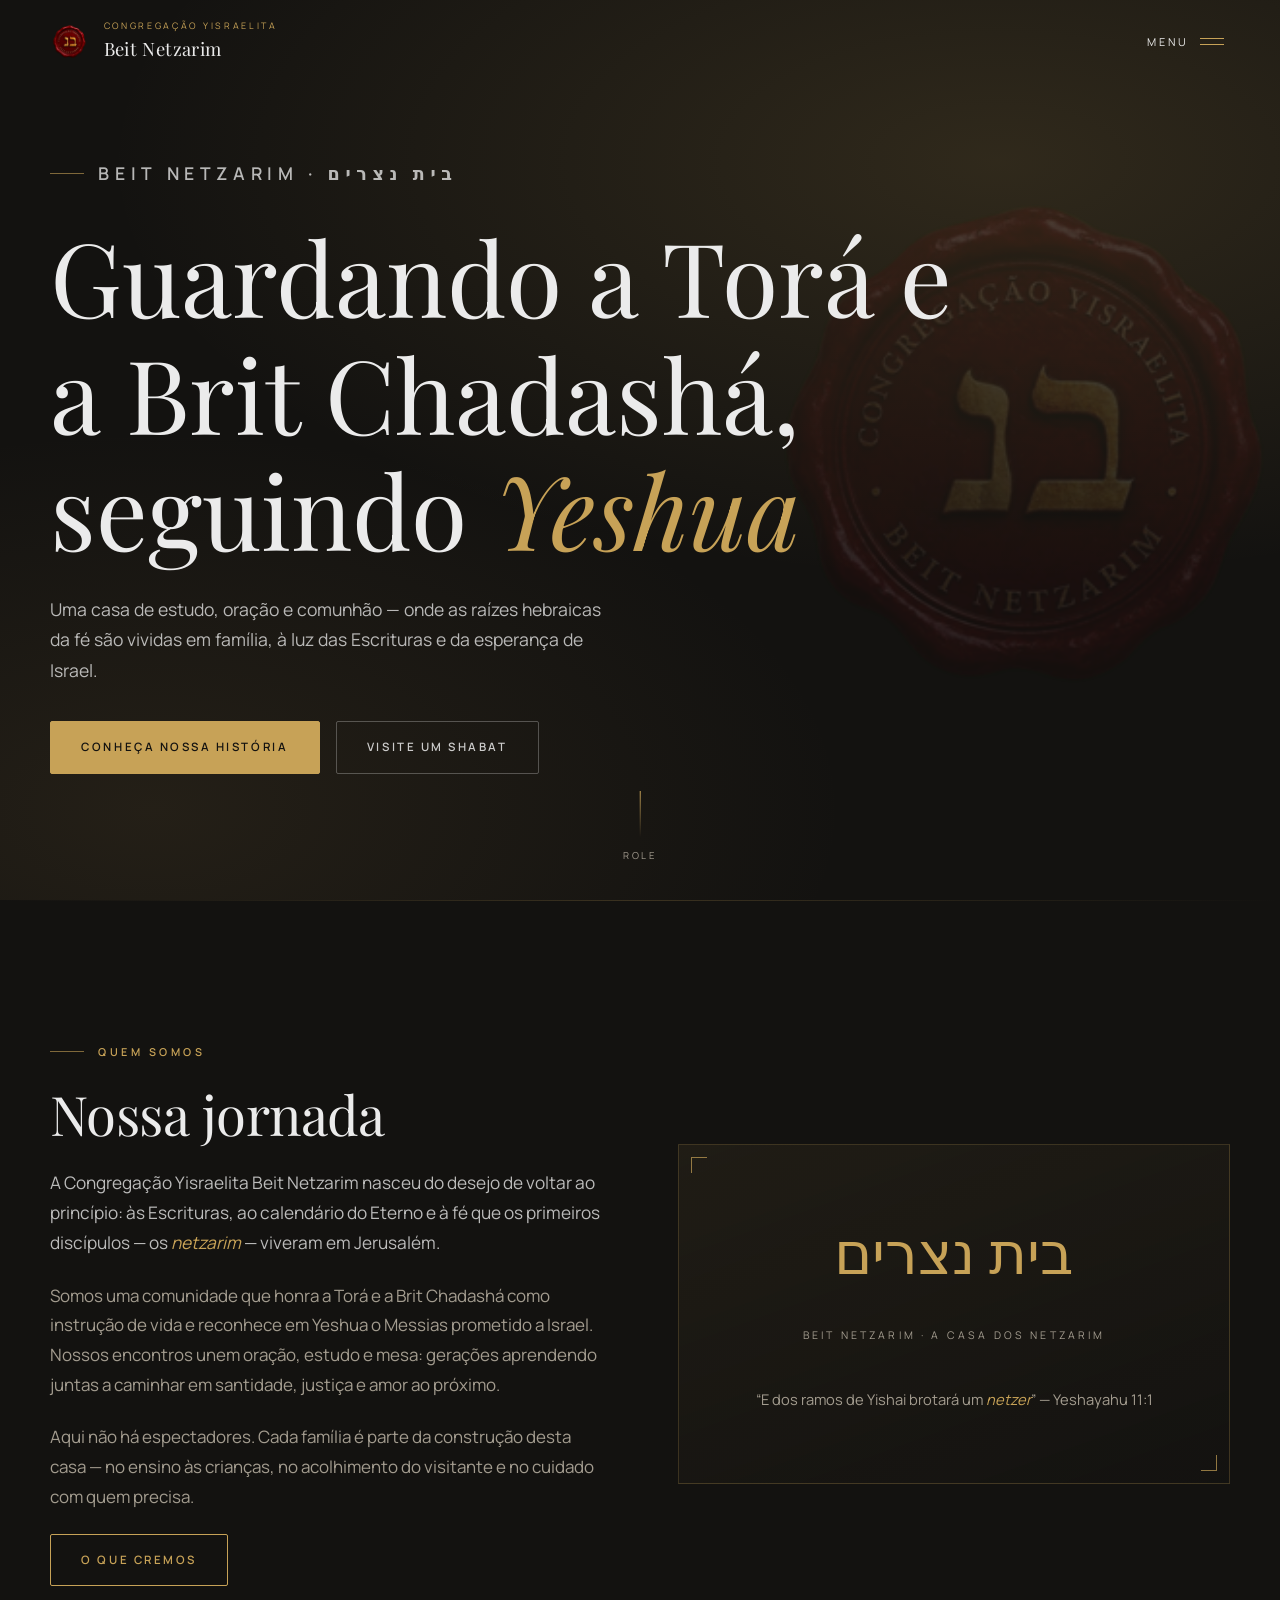
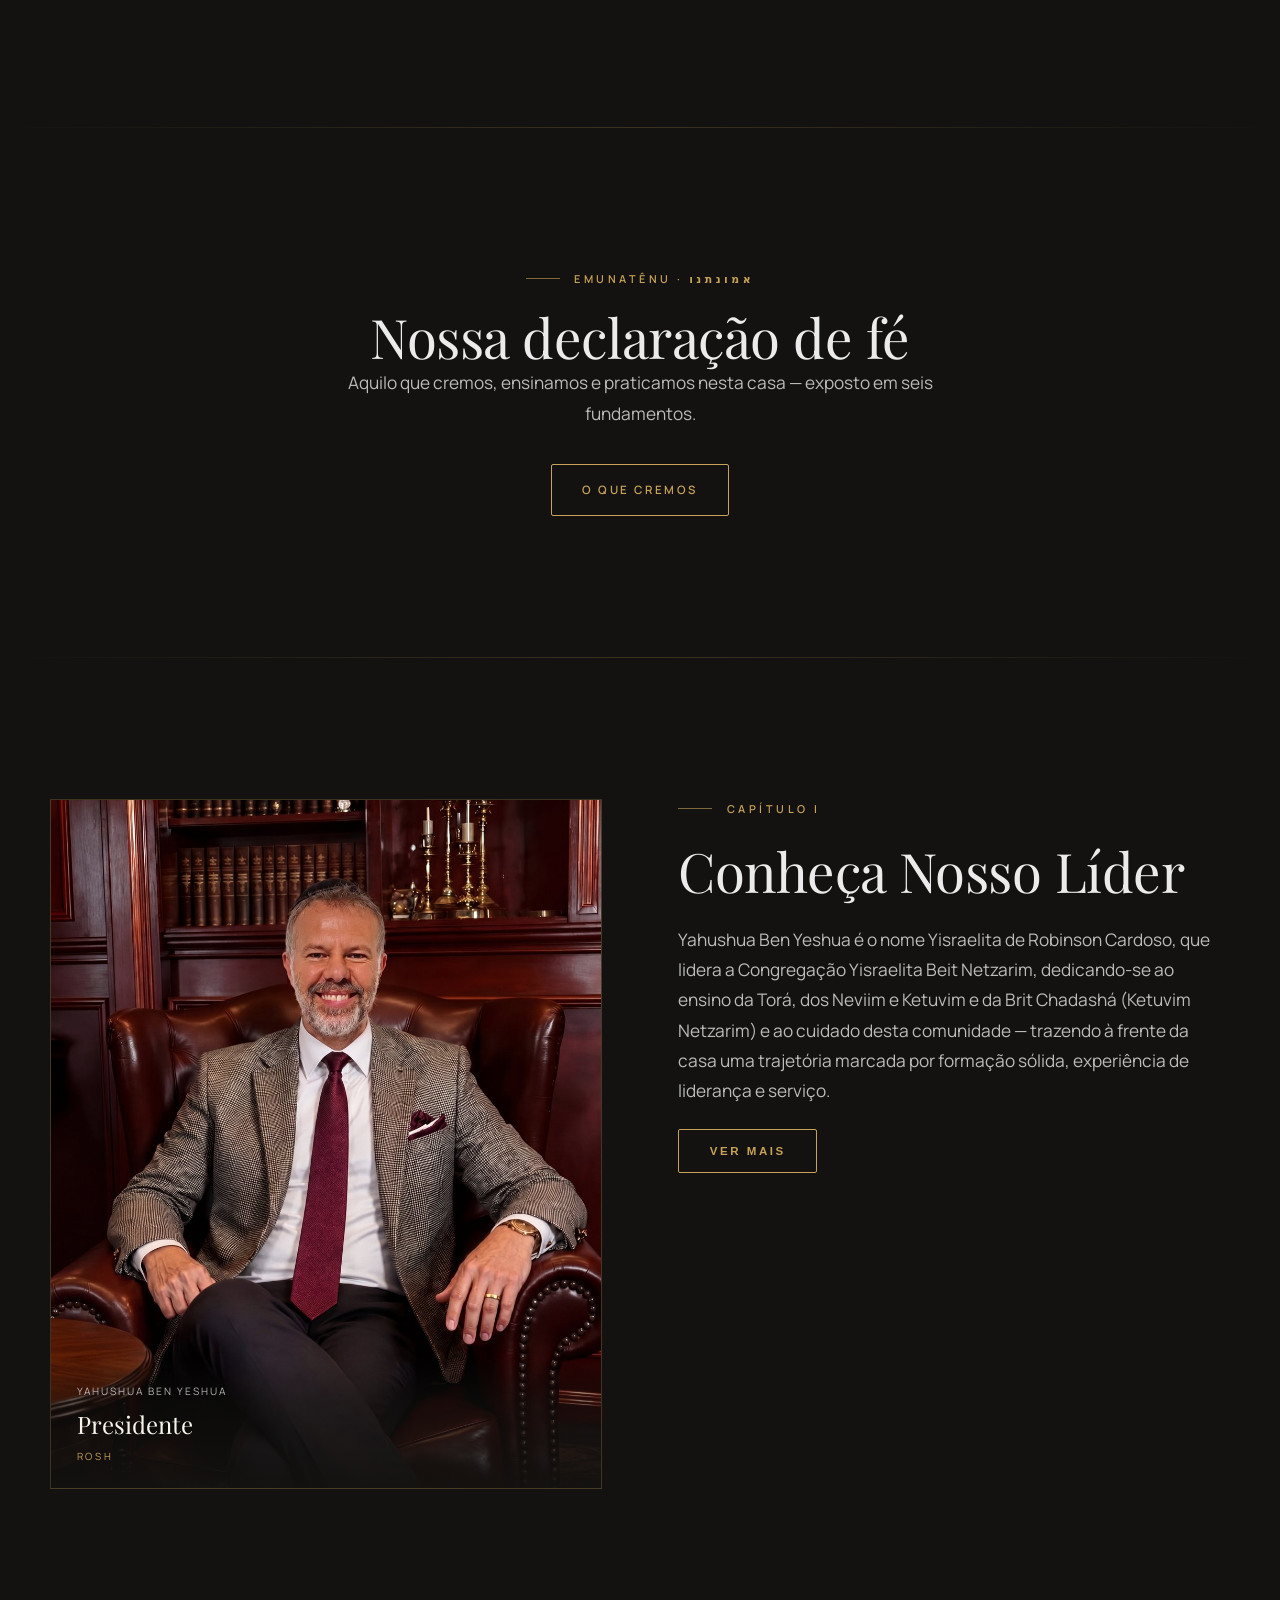
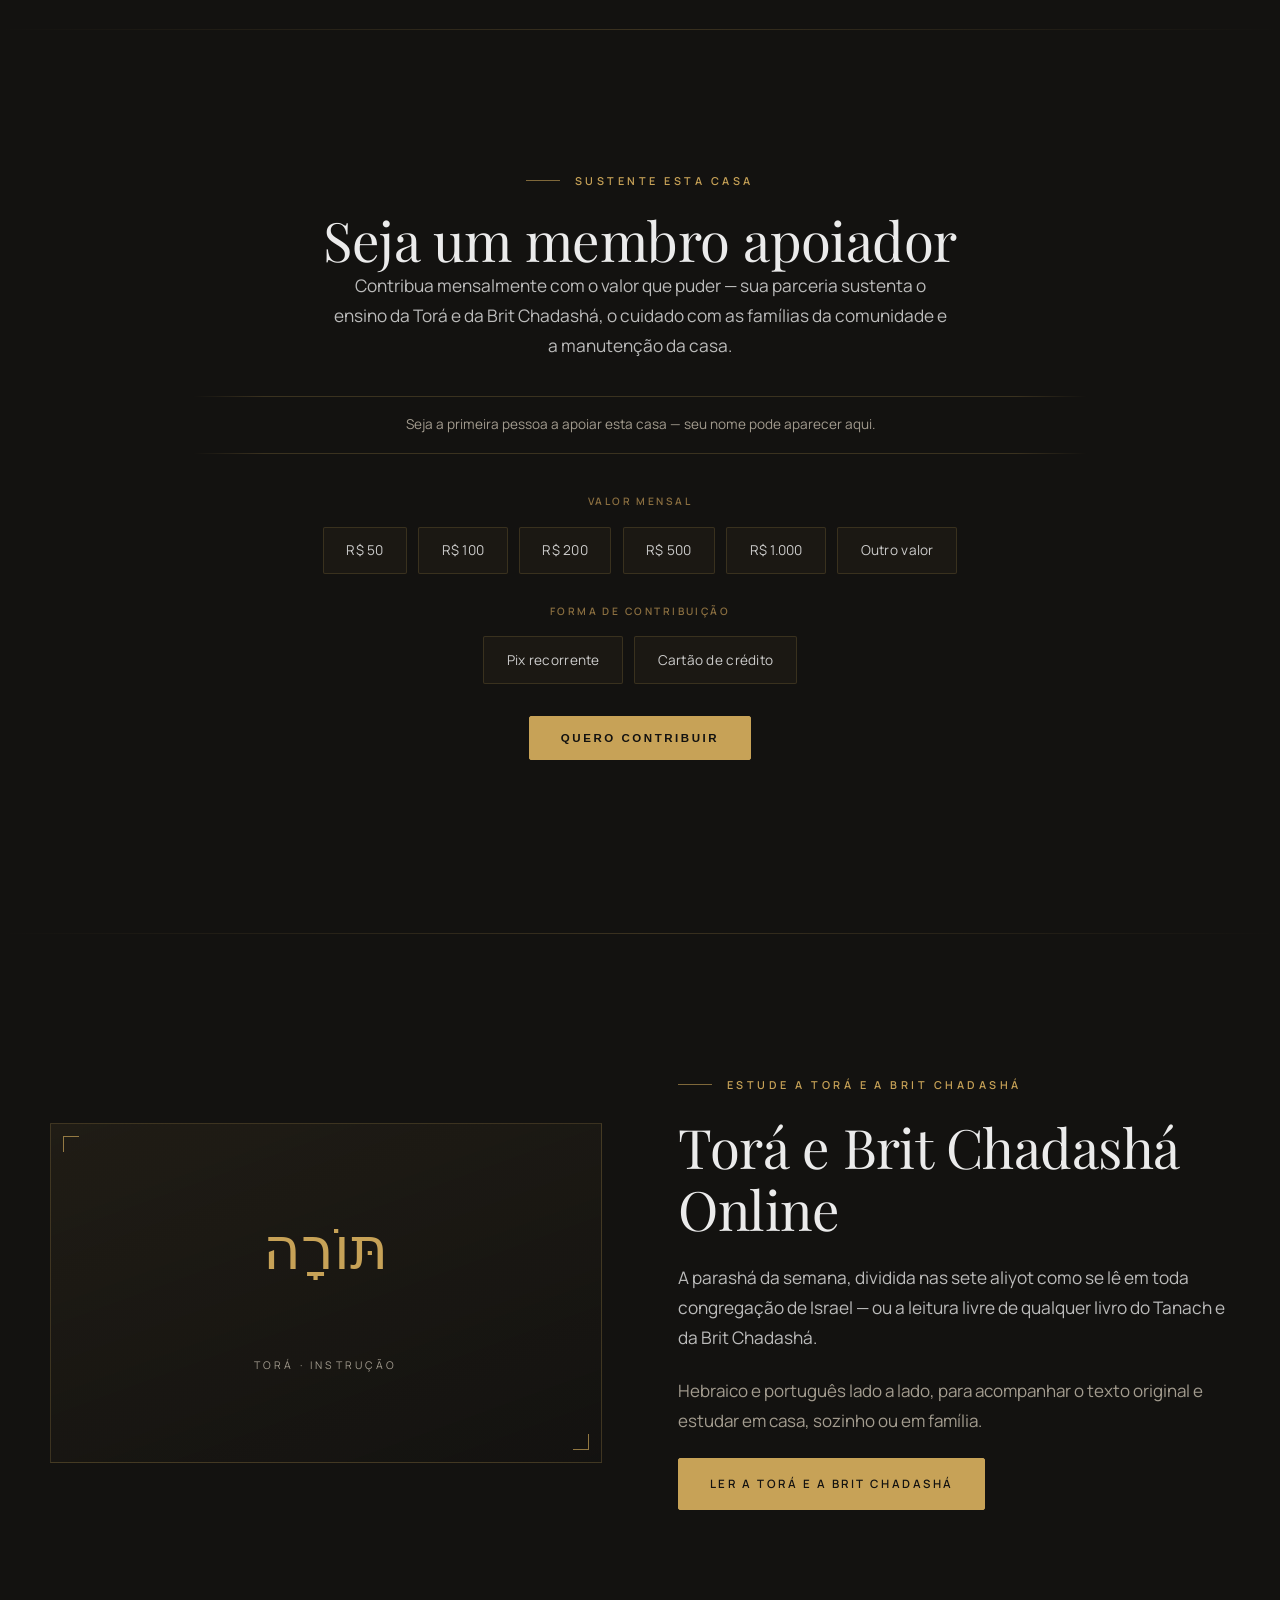
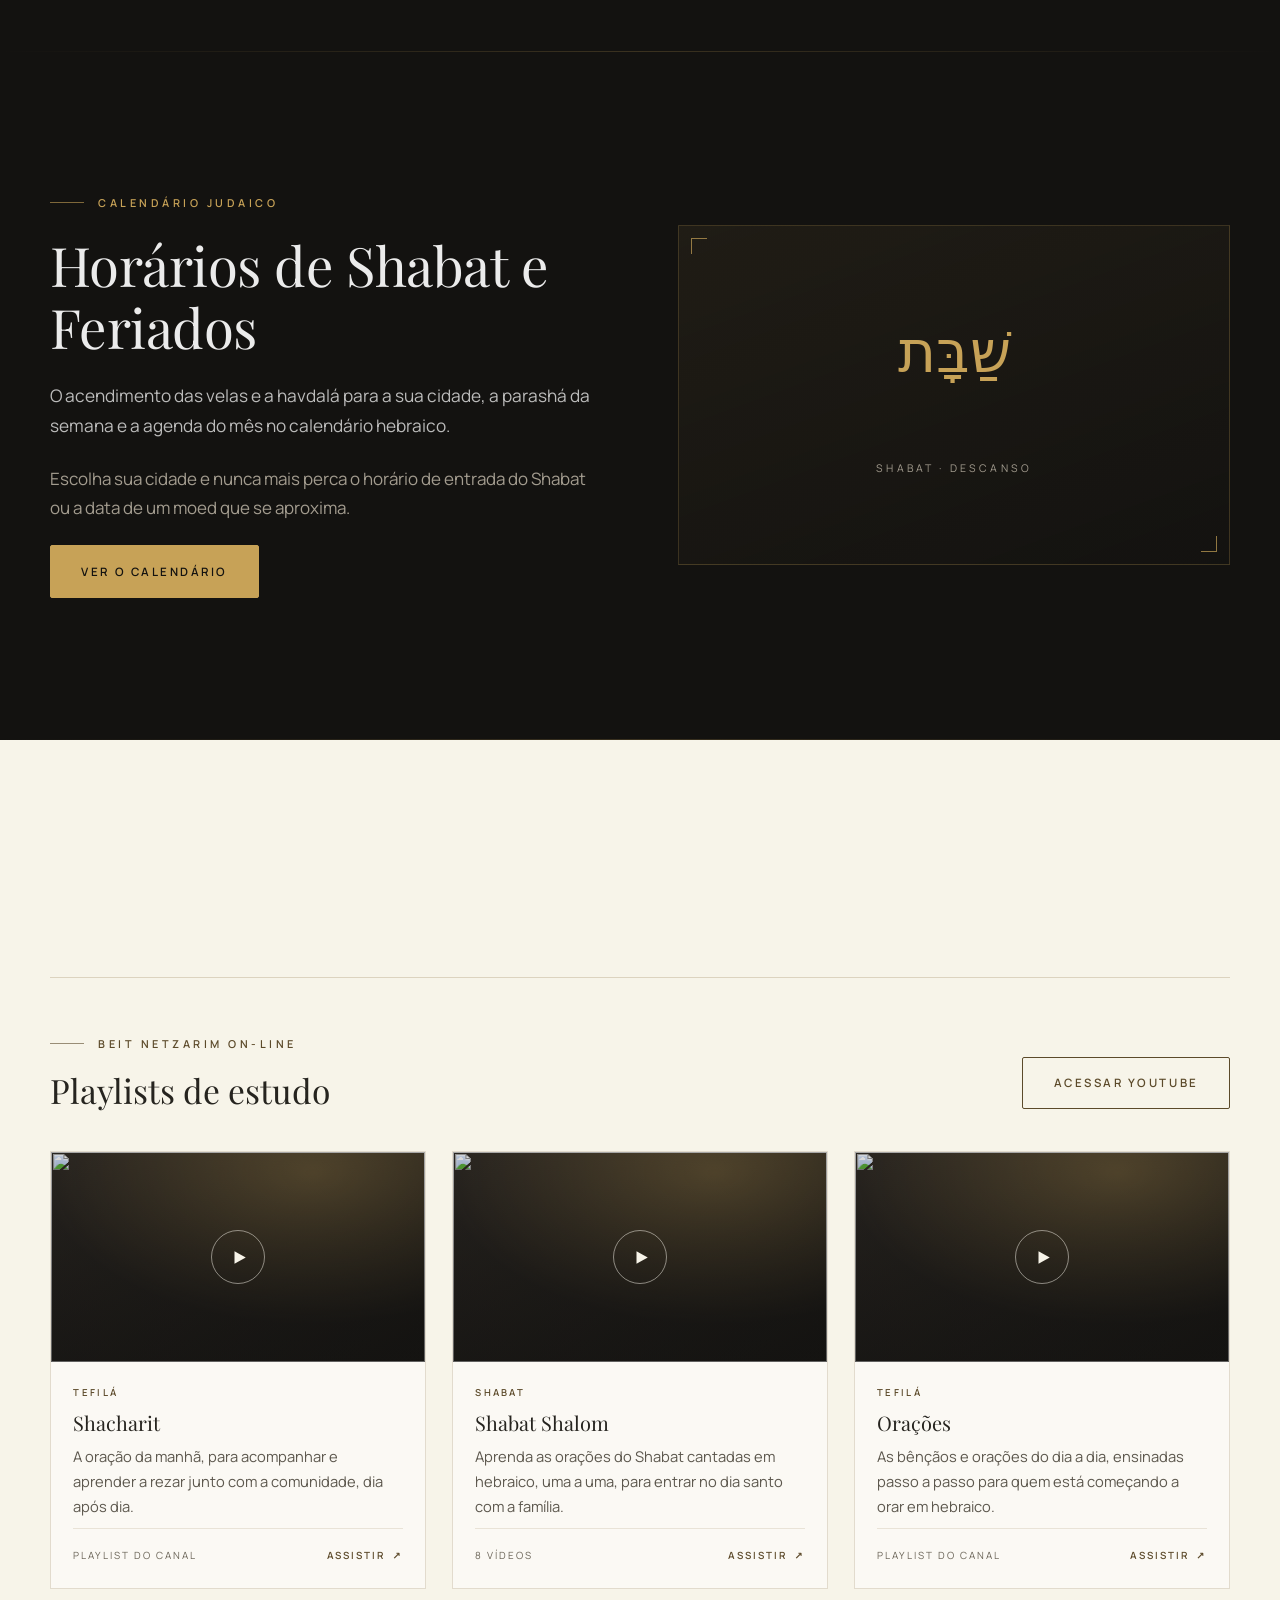
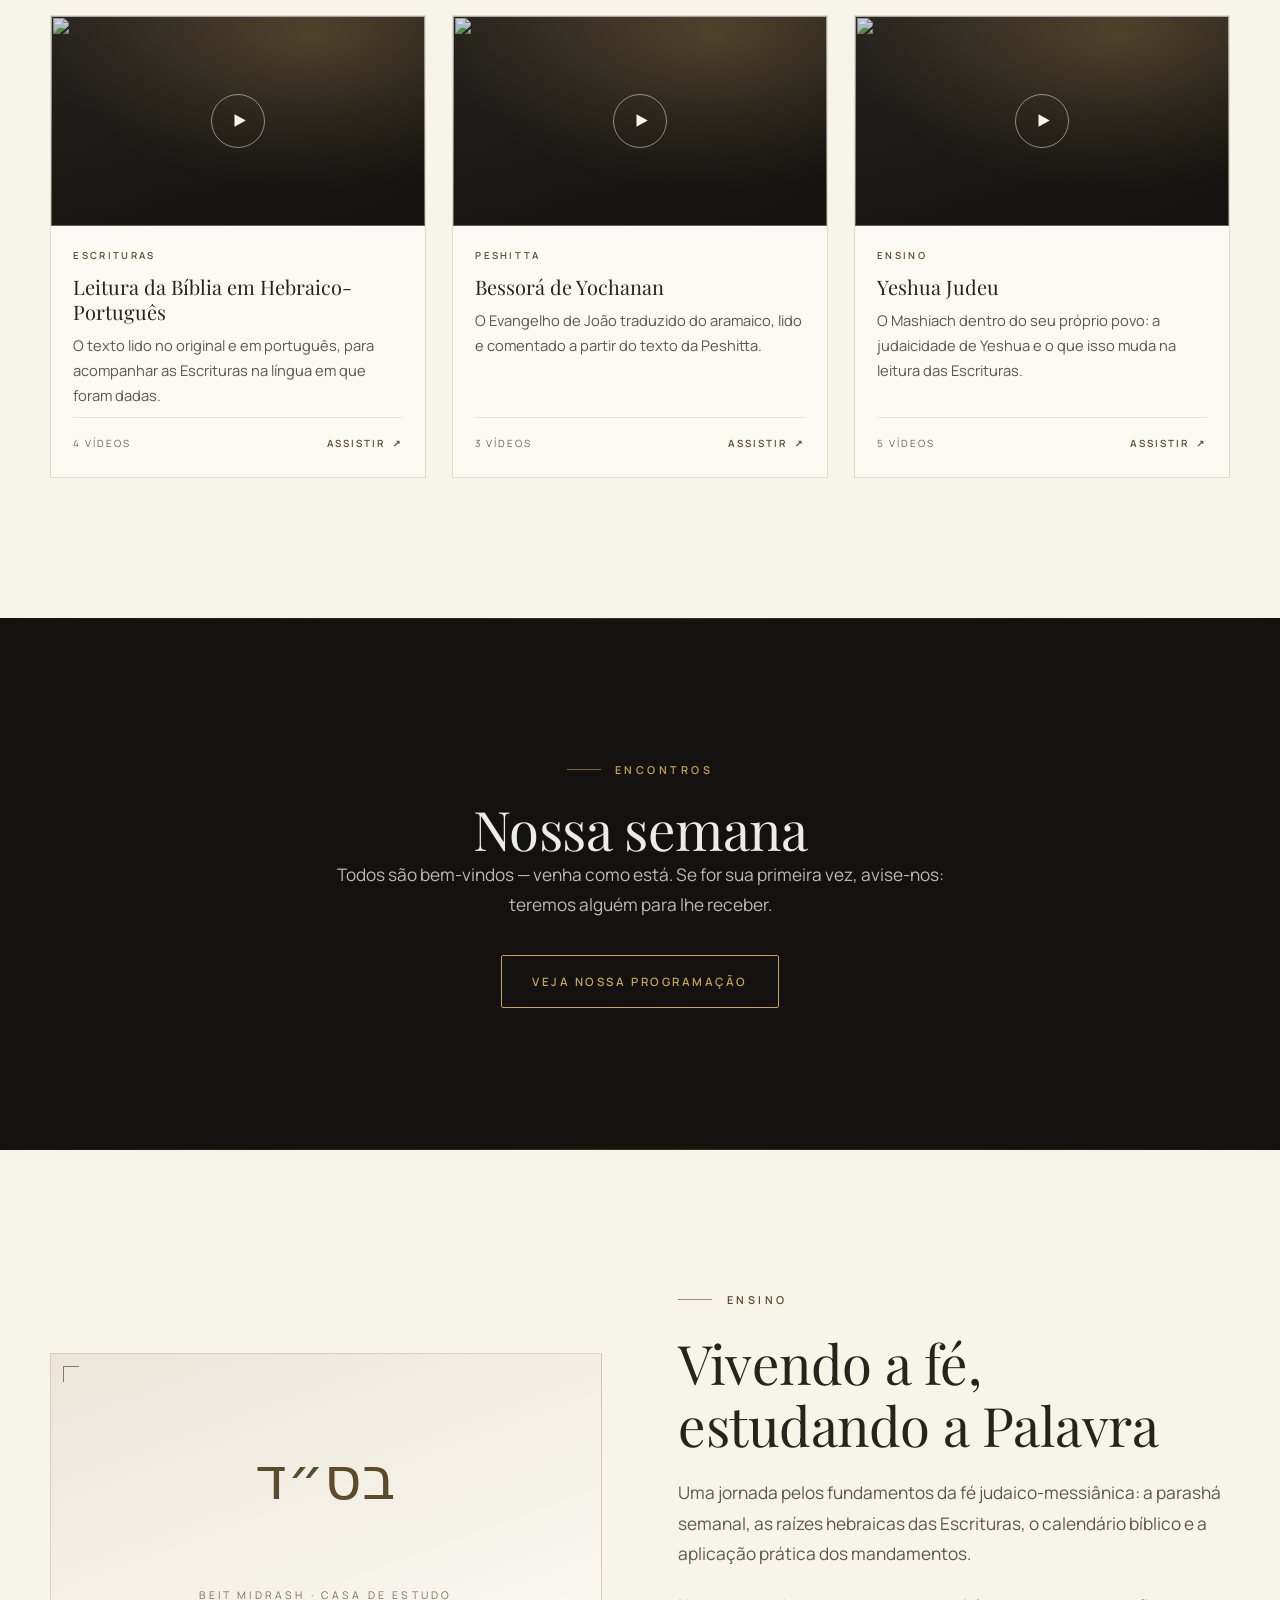
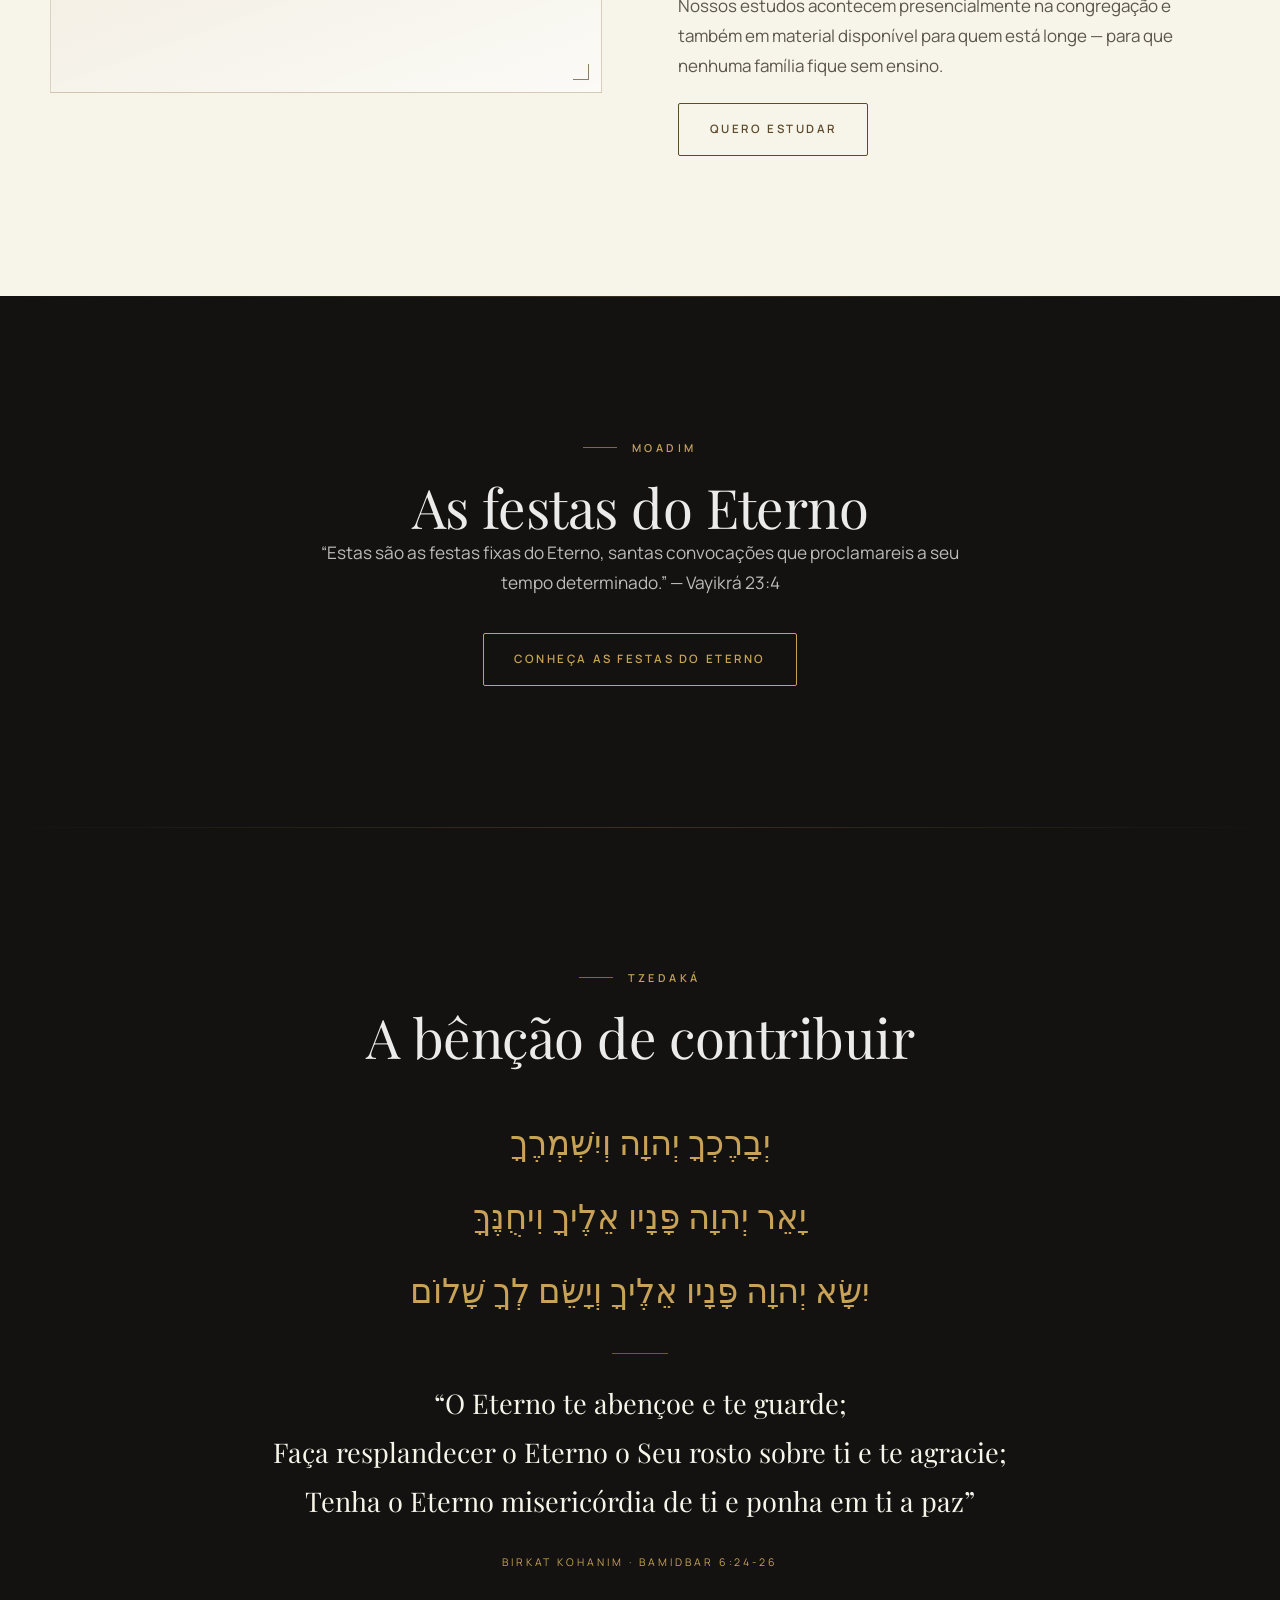
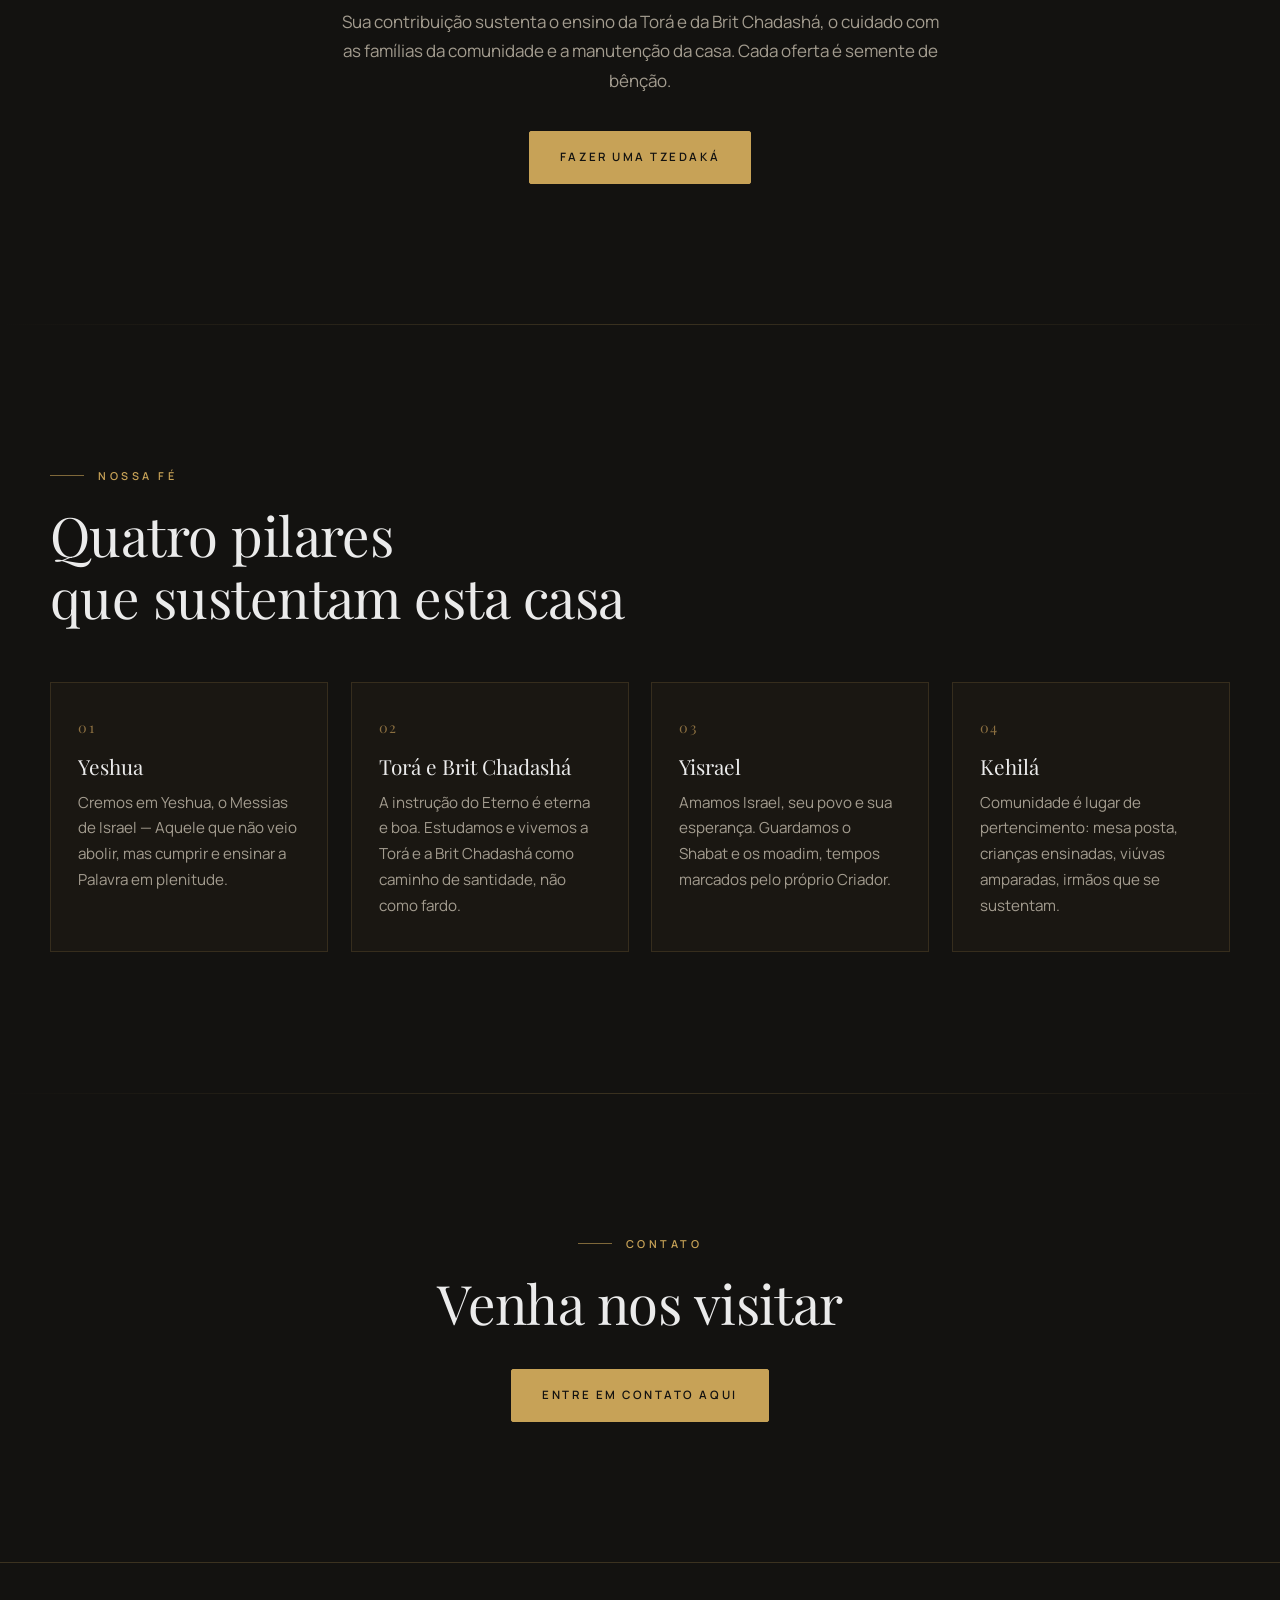
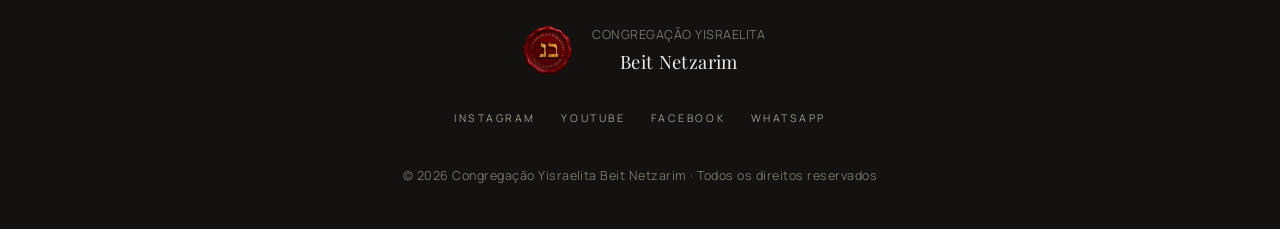
==== index.html @ f1b13e33 "Reordenar secoes da home e trocar ordem dos pilares Nova ordem: Inicio, Quem Somos, Emunatenu, Nosso" ====
<!DOCTYPE html>
<html lang="pt-BR">
<head>
<meta charset="utf-8">
<meta name="viewport" content="width=device-width, initial-scale=1">
<title>Congregação Yisraelita Beit Netzarim</title>
<meta name="description" content="Congregação Yisraelita Beit Netzarim — uma comunidade dedicada ao estudo da Torá e da Brit Chadashá e ao caminho de Yeshua, o Messias de Israel.">
<meta name="theme-color" content="#131210">

<!-- Open Graph -->
<meta property="og:type" content="website">
<meta property="og:title" content="Congregação Yisraelita Beit Netzarim">
<meta property="og:description" content="Guardando a Torá e a Brit Chadashá, seguindo Yeshua. Uma casa de estudo, oração e comunhão nas raízes hebraicas da fé.">
<meta property="og:locale" content="pt_BR">
<meta property="og:url" content="https://beitnetzarim.com.br/">
<meta property="og:image" content="https://beitnetzarim.com.br/logo.png">
<meta name="twitter:card" content="summary_large_image">
<link rel="canonical" href="https://beitnetzarim.com.br/">

<link rel="icon" href="favicon.png" type="image/png">
<link rel="apple-touch-icon" href="icon-180.png">
<link rel="manifest" href="manifest.json">
<meta name="apple-mobile-web-app-capable" content="yes">
<meta name="apple-mobile-web-app-title" content="Beit Netzarim">

<link rel="preconnect" href="https://fonts.googleapis.com">
<link rel="preconnect" href="https://fonts.gstatic.com" crossorigin>
<link href="https://fonts.googleapis.com/css2?family=Manrope:wght@300;400;500;600;700&family=Playfair+Display:ital,wght@0,400;0,500;1,400&display=swap" rel="stylesheet">
<link rel="stylesheet" href="styles.css">
<script>document.documentElement.classList.add('js-reveal');</script>
</head>
<body>

<!-- ==================== CABEÇALHO ==================== -->
<header class="site-header" id="header">
  <a class="brand" href="#inicio" aria-label="Beit Netzarim — início">
    <img class="brand__mark" src="logo-96.png" alt="" width="96" height="96">
    <span class="brand__text">
      <small>Congregação Yisraelita</small>
      <strong>Beit Netzarim</strong>
    </span>
  </a>

  <button class="menu-btn" id="menuBtn" aria-expanded="false" aria-controls="overlay">
    <span class="label">Menu</span>
    <span class="menu-btn__bars" aria-hidden="true"><span></span><span></span></span>
  </button>
</header>

<!-- ==================== MENU ==================== -->
<div class="overlay" id="overlay" role="dialog" aria-modal="true" aria-label="Menu de navegação">
  <div class="overlay__inner">
    <nav>
      <a href="#inicio"><span>01</span>Início</a>
      <a href="#quem-somos"><span>02</span>Quem Somos</a>
      <a href="#lideranca"><span>03</span>Nosso Líder</a>
      <a href="#pilares"><span>04</span>Nossos Pilares</a>
      <a href="emunatenu.html"><span>05</span>Nossa Fé</a>
      <a href="encontros.html"><span>06</span>Encontros</a>
      <a href="moadim.html"><span>07</span>Moadim</a>
      <a href="tora.html"><span>08</span>Torá e Brit Chadashá</a>
      <a href="calendario.html"><span>09</span>Calendário</a>
      <a href="#ensino"><span>10</span>Ensino</a>
      <a href="#tzedaka"><span>11</span>Tzedaká</a>
      <a href="contato.html"><span>12</span>Contato</a>
    </nav>
    <aside class="overlay__aside">
      <h4>Onde estamos</h4>
      <p>Rua Exemplo, 000 — Bairro<br>Cidade / UF — CEP 00000-000</p>
      <h4>Fale conosco</h4>
      <p><a href="https://wa.me/5500000000000">(00) 00000-0000</a><br>
         <a href="mailto:contato@beitnetzarim.com.br">contato@beitnetzarim.com.br</a></p>
      <h4>Shabat</h4>
      <p>Sexta-feira, ao pôr do sol — Kabalat Shabat<br>Sábado, 10h — Shacharit, Torá e Brit Chadashá<br>Sábado, 15h — Minchá</p>
    </aside>
  </div>
</div>

<!-- ==================== HERO ==================== -->
<section class="hero" id="inicio">
  <div class="hero__bg" aria-hidden="true"></div>
  <div class="wrap">
    <p class="eyebrow reveal">Beit Netzarim &middot; בית נצרים</p>
    <h1 class="reveal">Guardando a Torá e a Brit Chadashá,<br>seguindo <em class="gold">Yeshua</em></h1>
    <p class="lead reveal">Uma casa de estudo, oração e comunhão — onde as raízes hebraicas da fé
      são vividas em família, à luz das Escrituras e da esperança de Israel.</p>
    <div class="btn-row reveal">
      <a class="btn btn--solid" href="#quem-somos">Conheça nossa história</a>
      <a class="btn btn--ghost" href="#encontros">Visite um Shabat</a>
    </div>
  </div>
  <div class="hero__scroll" aria-hidden="true"><i></i>Role</div>
</section>

<hr class="rule">

<!-- ==================== QUEM SOMOS ==================== -->
<section id="quem-somos">
  <div class="wrap split">
    <div class="stack">
      <p class="eyebrow reveal">Quem somos</p>
      <h2 class="reveal">Nossa jornada</h2>
      <p class="lead reveal">A Congregação Yisraelita Beit Netzarim nasceu do desejo de voltar ao princípio:
        às Escrituras, ao calendário do Eterno e à fé que os primeiros discípulos — os
        <em class="gold">netzarim</em> — viveram em Jerusalém.</p>
      <p class="muted reveal">Somos uma comunidade que honra a Torá e a Brit Chadashá como instrução de vida e reconhece em
        Yeshua o Messias prometido a Israel. Nossos encontros unem oração, estudo e mesa: gerações
        aprendendo juntas a caminhar em santidade, justiça e amor ao próximo.</p>
      <p class="muted reveal">Aqui não há espectadores. Cada família é parte da construção desta casa —
        no ensino às crianças, no acolhimento do visitante e no cuidado com quem precisa.</p>
      <div class="btn-row reveal"><a class="btn" href="#emunatenu">O que cremos</a></div>
    </div>
    <div class="plate reveal">
      <span class="hebrew">בית נצרים</span>
      <span class="translit">Beit Netzarim &middot; A Casa dos Netzarim</span>
      <p class="muted" style="margin:0;font-size:.92rem">“E dos ramos de Yishai brotará um <em class="gold">netzer</em>” — Yeshayahu 11:1</p>
    </div>
  </div>
</section>

<hr class="rule">

<!-- ==================== EMUNATÊNU (DECLARAÇÃO DE FÉ) ==================== -->
<section id="emunatenu">
  <div class="wrap quote">
    <p class="eyebrow center reveal">Emunatênu &middot; אמונתנו</p>
    <h2 class="reveal">Nossa declaração de fé</h2>
    <p class="lead reveal" style="max-width:60ch;margin-inline:auto">Aquilo que cremos, ensinamos e praticamos nesta casa —
      exposto em seis fundamentos.</p>
    <div class="btn-row reveal" style="justify-content:center">
      <a class="btn" href="emunatenu.html">O que cremos</a>
    </div>
  </div>
</section>

<hr class="rule">

<!-- ==================== NOSSO LÍDER ==================== -->
<section id="lideranca">
  <div class="wrap split leader">
    <div class="leader__photo reveal">
      <img src="lider.jpg" alt="Yahushua Ben Yeshua" loading="lazy"
           onerror="this.closest('.leader__photo').classList.add('leader__photo--vazio')">
      <div class="leader__placeholder" aria-hidden="true">
        <svg viewBox="0 0 24 24"><path d="M12 12a5 5 0 1 0 0-10 5 5 0 0 0 0 10Zm0 2c-4.4 0-8 2.6-8 6v2h16v-2c0-3.4-3.6-6-8-6Z"/></svg>
        <span>Foto em breve</span>
      </div>
      <div class="leader__badge">
        <span class="leader__badge-name">Yahushua Ben Yeshua</span>
        <strong class="leader__badge-role">Presidente</strong>
        <span class="leader__badge-sub">ROSH</span>
      </div>
    </div>
    <div class="stack">
      <p class="eyebrow reveal">Capítulo I</p>
      <h2 class="reveal">Conheça Nosso Líder</h2>
      <p class="lead reveal">Yahushua Ben Yeshua é o nome Yisraelita de Robinson Cardoso, que lidera a
        Congregação Yisraelita Beit Netzarim, dedicando-se ao ensino da Torá, dos Neviim e Ketuvim e da
        Brit Chadashá (Ketuvim Netzarim) e ao cuidado desta comunidade — trazendo à frente da casa uma
        trajetória marcada por formação sólida, experiência de liderança e serviço.</p>
      <div class="btn-row reveal">
        <button class="btn" type="button" id="liderBtn" aria-haspopup="dialog">Ver mais</button>
      </div>
    </div>
  </div>
</section>

<dialog class="moed-modal lider-modal" id="lider-modal" aria-labelledby="t-lider">
  <button class="moed-modal__close lider-modal__close" type="button" aria-label="Fechar">&times;</button>
  <div class="lider-modal__fotos">
    <div class="lider-modal__foto">
      <img src="lider-modal-1.jpg" alt="" loading="lazy"
           onerror="this.closest('.lider-modal__foto').classList.add('leader__photo--vazio')">
      <div class="leader__placeholder" aria-hidden="true">
        <svg viewBox="0 0 24 24"><path d="M12 12a5 5 0 1 0 0-10 5 5 0 0 0 0 10Zm0 2c-4.4 0-8 2.6-8 6v2h16v-2c0-3.4-3.6-6-8-6Z"/></svg>
      </div>
    </div>
    <div class="lider-modal__foto">
      <img src="lider-modal-2.jpg" alt="" loading="lazy"
           onerror="this.closest('.lider-modal__foto').classList.add('leader__photo--vazio')">
      <div class="leader__placeholder" aria-hidden="true">
        <svg viewBox="0 0 24 24"><path d="M12 12a5 5 0 1 0 0-10 5 5 0 0 0 0 10Zm0 2c-4.4 0-8 2.6-8 6v2h16v-2c0-3.4-3.6-6-8-6Z"/></svg>
      </div>
    </div>
    <div class="leader__badge">
      <span class="leader__badge-name" id="t-lider">Yahushua Ben Yeshua</span>
      <strong class="leader__badge-role">Presidente</strong>
      <span class="leader__badge-sub">ROSH</span>
    </div>
  </div>
  <div class="moed-modal__body">
    <h3 class="lider-modal__pergunta">Quem é o Rosh Yahushua Ben Yeshua?</h3>
    <p class="lider-modal__resposta">Yahushua Ben Yeshua é o nome Yisraelita de Robinson Cardoso.</p>
    <p>Yahushua Ben Yeshua é bacharel em Direito e construiu uma trajetória sólida no mundo
      corporativo, atuando como diretor comercial e executivo à frente de áreas estratégicas em
      empresas de destaque, além de exercer o papel de conselheiro executivo, contribuindo com sua
      visão de gestão e liderança para diferentes organizações.</p>
    <p>Paralelamente à sua carreira profissional, consolidou sua atuação à frente da Congregação
      Yisraelita Beit Netzarim, dedicando-se ao ensino da Torá e da Brit Chadashá, ao cuidado pastoral da comunidade e à
      formação de uma geração que caminha nas raízes hebraicas da fé em Yeshua HaMashiach.</p>
  </div>
</dialog>

<hr class="rule">

<!-- ==================== SEJA UM MEMBRO APOIADOR ==================== -->
<section id="apoiador">
  <div class="wrap quote">
    <p class="eyebrow center reveal">Sustente esta casa</p>
    <h2 class="reveal">Seja um membro apoiador</h2>
    <p class="lead reveal" style="max-width:56ch;margin-inline:auto">Contribua mensalmente com o valor que puder —
      sua parceria sustenta o ensino da Torá e da Brit Chadashá, o cuidado com as famílias da comunidade e a manutenção da casa.</p>

    <div class="doadores-ticker reveal" id="doadoresTicker" aria-label="Membros apoiadores">
      <div class="doadores-ticker__trilho" id="doadoresTrilho"></div>
    </div>

    <div class="apoiador-painel reveal">
      <p class="apoiador-rotulo">Valor mensal</p>
      <div class="apoiador-valores" role="group" aria-label="Escolha o valor da contribuição mensal">
        <button type="button" class="apoiador-opcao" data-valor="50">R$ 50</button>
        <button type="button" class="apoiador-opcao" data-valor="100">R$ 100</button>
        <button type="button" class="apoiador-opcao" data-valor="200">R$ 200</button>
        <button type="button" class="apoiador-opcao" data-valor="500">R$ 500</button>
        <button type="button" class="apoiador-opcao" data-valor="1000">R$ 1.000</button>
        <button type="button" class="apoiador-opcao" data-valor="outro">Outro valor</button>
      </div>
      <label class="apoiador-outro" id="apoiadorOutroWrap" hidden>Digite o valor mensal (R$)
        <input type="number" id="apoiadorOutroValor" min="1" step="1" inputmode="numeric" placeholder="Ex.: 150">
      </label>

      <p class="apoiador-rotulo">Forma de contribuição</p>
      <div class="apoiador-valores" role="group" aria-label="Escolha a forma de contribuição">
        <button type="button" class="apoiador-opcao" data-forma="Pix recorrente">Pix recorrente</button>
        <button type="button" class="apoiador-opcao" data-forma="Cartão de crédito">Cartão de crédito</button>
      </div>

      <div class="btn-row" style="justify-content:center;margin-top:2rem">
        <button type="button" class="btn btn--solid" id="apoiadorContinuar">Quero contribuir</button>
      </div>
      <p class="apoiador-aviso" id="apoiadorAviso" role="status"></p>
    </div>
  </div>
</section>

<hr class="rule">

<!-- ==================== TORÁ E BRIT CHADASHÁ ONLINE ==================== -->
<section id="torah-online">
  <div class="wrap split">
    <div class="plate reveal">
      <span class="hebrew">תּוֹרָה</span>
      <span class="translit">Torá &middot; Instrução</span>
    </div>
    <div class="stack">
      <p class="eyebrow reveal">Estude a Torá e a Brit Chadashá</p>
      <h2 class="reveal">Torá e Brit Chadashá Online</h2>
      <p class="lead reveal">A parashá da semana, dividida nas sete aliyot como se lê em toda
        congregação de Israel — ou a leitura livre de qualquer livro do Tanach e da Brit Chadashá.</p>
      <p class="muted reveal">Hebraico e português lado a lado, para acompanhar o texto original e
        estudar em casa, sozinho ou em família.</p>
      <div class="btn-row reveal">
        <a class="btn btn--solid" href="tora.html">Ler a Torá e a Brit Chadashá</a>
      </div>
    </div>
  </div>
</section>

<hr class="rule">

<!-- ==================== CALENDÁRIO JUDAICO ==================== -->
<section id="calendario-judaico">
  <div class="wrap split">
    <div class="stack">
      <p class="eyebrow reveal">Calendário judaico</p>
      <h2 class="reveal">Horários de Shabat e Feriados</h2>
      <p class="lead reveal">O acendimento das velas e a havdalá para a sua cidade, a parashá da
        semana e a agenda do mês no calendário hebraico.</p>
      <p class="muted reveal">Escolha sua cidade e nunca mais perca o horário de entrada do
        Shabat ou a data de um moed que se aproxima.</p>
      <div class="btn-row reveal">
        <a class="btn btn--solid" href="calendario.html">Ver o calendário</a>
      </div>
    </div>
    <div class="plate reveal">
      <span class="hebrew">שַׁבָּת</span>
      <span class="translit">Shabat &middot; Descanso</span>
    </div>
  </div>
</section>

<hr class="rule">

<!-- ==================== BEIT NETZARIM ON-LINE ==================== -->
<section id="beit-netzarim-online" class="light">
  <!-- ---------- playlists do canal ----------
       PARA PUBLICAR CADA PLAYLIST:
       1. troque href="#" pelo endereço da playlist no YouTube
          (ex.: https://www.youtube.com/playlist?list=PLxxxxxxxxxxxx)
       2. ajuste o título, a descrição e a quantidade de aulas
       3. se quiser a capa real, substitua o <div class="pl__play"> por
          <img src="https://img.youtube.com/vi/ID_DO_VIDEO/hqdefault.jpg" alt="">
          usando o ID do primeiro vídeo da playlist
       Enquanto o href continuar "#", o card aparece como "Em breve". -->
  <div class="wrap">
    <div class="playlists-head reveal">
      <div>
        <p class="eyebrow">Beit Netzarim on-line</p>
        <h3>Playlists de estudo</h3>
      </div>
      <a class="btn" href="https://www.youtube.com/channel/UC_2wBOGGuZ4y0qSCQz2NJFg" data-canal>Acessar YouTube</a>
    </div>

    <div class="playlists">

      <a class="pl reveal" href="https://www.youtube.com/playlist?list=PLZwtx-fEFDiA">
        <div class="pl__capa">
          <img src="https://img.youtube.com/vi/wX2fOnzW16Q/hqdefault.jpg" alt="" loading="lazy">
          <span class="pl__play" aria-hidden="true"><svg viewBox="0 0 24 24"><path d="M4 2l18 10L4 22z"/></svg></span>
        </div>
        <div class="pl__corpo">
          <span class="pl__serie">Tefilá</span>
          <span class="pl__titulo">Shacharit</span>
          <p class="pl__desc">A oração da manhã, para acompanhar e aprender a rezar junto com a
            comunidade, dia após dia.</p>
          <span class="pl__rodape"><span class="pl__qtd">Playlist do canal</span><span class="pl__acao">Assistir</span></span>
        </div>
      </a>

      <a class="pl reveal" href="https://www.youtube.com/playlist?list=PLAhxFaeY1Tp8">
        <div class="pl__capa">
          <img src="https://img.youtube.com/vi/DqpdtEpDHoE/hqdefault.jpg" alt="" loading="lazy">
          <span class="pl__play" aria-hidden="true"><svg viewBox="0 0 24 24"><path d="M4 2l18 10L4 22z"/></svg></span>
        </div>
        <div class="pl__corpo">
          <span class="pl__serie">Shabat</span>
          <span class="pl__titulo">Shabat Shalom</span>
          <p class="pl__desc">Aprenda as orações do Shabat cantadas em hebraico, uma a uma, para
            entrar no dia santo com a família.</p>
          <span class="pl__rodape"><span class="pl__qtd">8 vídeos</span><span class="pl__acao">Assistir</span></span>
        </div>
      </a>

      <a class="pl reveal" href="https://www.youtube.com/playlist?list=PLdvBGjWq7hrs">
        <div class="pl__capa">
          <img src="https://img.youtube.com/vi/4-Qq86yPSdg/hqdefault.jpg" alt="" loading="lazy">
          <span class="pl__play" aria-hidden="true"><svg viewBox="0 0 24 24"><path d="M4 2l18 10L4 22z"/></svg></span>
        </div>
        <div class="pl__corpo">
          <span class="pl__serie">Tefilá</span>
          <span class="pl__titulo">Orações</span>
          <p class="pl__desc">As bênçãos e orações do dia a dia, ensinadas passo a passo para quem
            está começando a orar em hebraico.</p>
          <span class="pl__rodape"><span class="pl__qtd">Playlist do canal</span><span class="pl__acao">Assistir</span></span>
        </div>
      </a>

      <a class="pl reveal" href="https://www.youtube.com/playlist?list=PLDzP4UAe86XY">
        <div class="pl__capa">
          <img src="https://img.youtube.com/vi/08r-sev95dw/hqdefault.jpg" alt="" loading="lazy">
          <span class="pl__play" aria-hidden="true"><svg viewBox="0 0 24 24"><path d="M4 2l18 10L4 22z"/></svg></span>
        </div>
        <div class="pl__corpo">
          <span class="pl__serie">Escrituras</span>
          <span class="pl__titulo">Leitura da Bíblia em Hebraico-Português</span>
          <p class="pl__desc">O texto lido no original e em português, para acompanhar as Escrituras
            na língua em que foram dadas.</p>
          <span class="pl__rodape"><span class="pl__qtd">4 vídeos</span><span class="pl__acao">Assistir</span></span>
        </div>
      </a>

      <a class="pl reveal" href="https://www.youtube.com/playlist?list=PLG7YoGF0X_nk">
        <div class="pl__capa">
          <img src="https://img.youtube.com/vi/syJgu8kSFXY/hqdefault.jpg" alt="" loading="lazy">
          <span class="pl__play" aria-hidden="true"><svg viewBox="0 0 24 24"><path d="M4 2l18 10L4 22z"/></svg></span>
        </div>
        <div class="pl__corpo">
          <span class="pl__serie">Peshitta</span>
          <span class="pl__titulo">Bessorá de Yochanan</span>
          <p class="pl__desc">O Evangelho de João traduzido do aramaico, lido e comentado a partir
            do texto da Peshitta.</p>
          <span class="pl__rodape"><span class="pl__qtd">3 vídeos</span><span class="pl__acao">Assistir</span></span>
        </div>
      </a>

      <a class="pl reveal" href="https://www.youtube.com/playlist?list=PLn-RRK7mLYjsGPqWSfwJLdS8RMcQrpIRp">
        <div class="pl__capa">
          <img src="https://img.youtube.com/vi/NowyIPEpkX4/hqdefault.jpg" alt="" loading="lazy">
          <span class="pl__play" aria-hidden="true"><svg viewBox="0 0 24 24"><path d="M4 2l18 10L4 22z"/></svg></span>
        </div>
        <div class="pl__corpo">
          <span class="pl__serie">Ensino</span>
          <span class="pl__titulo">Yeshua Judeu</span>
          <p class="pl__desc">O Mashiach dentro do seu próprio povo: a judaicidade de Yeshua e o que
            isso muda na leitura das Escrituras.</p>
          <span class="pl__rodape"><span class="pl__qtd">5 vídeos</span><span class="pl__acao">Assistir</span></span>
        </div>
      </a>

    </div>
  </div>
</section>

<hr class="rule">

<!-- ==================== ENCONTROS ==================== -->
<section id="encontros">
  <div class="wrap quote">
    <p class="eyebrow center reveal">Encontros</p>
    <h2 class="reveal">Nossa semana</h2>
    <p class="lead reveal" style="max-width:56ch;margin-inline:auto">Todos são bem-vindos — venha como está. Se for sua
      primeira vez, avise-nos: teremos alguém para lhe receber.</p>
    <div class="btn-row reveal" style="justify-content:center">
      <a class="btn" href="encontros.html">Veja nossa programação</a>
    </div>
  </div>
</section>

<hr class="rule">

<!-- ==================== ENSINO ==================== -->
<section id="ensino" class="light">
  <div class="wrap split">
    <div class="plate reveal">
      <span class="hebrew">בס״ד</span>
      <span class="translit">Beit Midrash &middot; Casa de Estudo</span>
    </div>
    <div class="stack">
      <p class="eyebrow reveal">Ensino</p>
      <h2 class="reveal">Vivendo a fé,<br>estudando a Palavra</h2>
      <p class="lead reveal">Uma jornada pelos fundamentos da fé judaico-messiânica: a parashá semanal,
        as raízes hebraicas das Escrituras, o calendário bíblico e a aplicação prática dos mandamentos.</p>
      <p class="muted reveal">Nossos estudos acontecem presencialmente na congregação e também em
        material disponível para quem está longe — para que nenhuma família fique sem ensino.</p>
      <div class="btn-row reveal">
        <a class="btn" href="#contato">Quero estudar</a>
      </div>
    </div>
  </div>
</section>

<hr class="rule">

<!-- ==================== MOADIM ==================== -->
<section id="moadim">
  <div class="wrap quote">
    <p class="eyebrow center reveal">Moadim</p>
    <h2 class="reveal">As festas do Eterno</h2>
    <p class="lead reveal" style="max-width:58ch;margin-inline:auto">“Estas são as festas fixas do Eterno, santas convocações
      que proclamareis a seu tempo determinado.” — Vayikrá 23:4</p>
    <div class="btn-row reveal" style="justify-content:center">
      <a class="btn" href="moadim.html">Conheça as festas do Eterno</a>
    </div>
  </div>
</section>

<hr class="rule">

<!-- ==================== TZEDAKÁ ==================== -->
<section id="tzedaka">
  <div class="wrap quote">
    <p class="eyebrow center reveal">Tzedaká</p>
    <h2 class="reveal">A bênção de contribuir</h2>
    <p class="quote__he reveal" lang="he" dir="rtl">
      <span>יְבָרֶכְךָ יְהוָה וְיִשְׁמְרֶךָ</span>
      <span>יָאֵר יְהוָה פָּנָיו אֵלֶיךָ וִיחֻנֶּךָּ</span>
      <span>יִשָּׂא יְהוָה פָּנָיו אֵלֶיךָ וְיָשֵׂם לְךָ שָׁלוֹם</span>
    </p>
    <blockquote class="reveal">
      <span>“O Eterno te abençoe e te guarde;</span>
      <span>Faça resplandecer o Eterno o Seu rosto sobre ti e te agracie;</span>
      <span>Tenha o Eterno misericórdia de ti e ponha em ti a paz”</span>
    </blockquote>
    <cite class="reveal">Birkat Kohanim &middot; Bamidbar 6:24-26</cite>
    <p class="muted reveal" style="margin-top:2rem">Sua contribuição sustenta o ensino da Torá e da Brit Chadashá, o cuidado com as
      famílias da comunidade e a manutenção da casa. Cada oferta é semente de bênção.</p>
    <div class="btn-row reveal" style="justify-content:center">
      <a class="btn btn--solid" href="#contato">Fazer uma tzedaká</a>
    </div>
  </div>
</section>

<hr class="rule">

<!-- ==================== PILARES ==================== -->
<section id="pilares">
  <div class="wrap">
    <p class="eyebrow reveal">Nossa fé</p>
    <h2 class="reveal" style="max-width:18ch">Quatro pilares<br>que sustentam esta casa</h2>
    <div class="grid-4">
      <article class="card reveal">
        <div class="num">01</div>
        <h3>Yeshua</h3>
        <p>Cremos em Yeshua, o Messias de Israel — Aquele que não veio abolir, mas cumprir e
          ensinar a Palavra em plenitude.</p>
      </article>
      <article class="card reveal">
        <div class="num">02</div>
        <h3>Torá e Brit Chadashá</h3>
        <p>A instrução do Eterno é eterna e boa. Estudamos e vivemos a Torá e a Brit Chadashá como caminho de
          santidade, não como fardo.</p>
      </article>
      <article class="card reveal">
        <div class="num">03</div>
        <h3>Yisrael</h3>
        <p>Amamos Israel, seu povo e sua esperança. Guardamos o Shabat e os moadim, tempos
          marcados pelo próprio Criador.</p>
      </article>
      <article class="card reveal">
        <div class="num">04</div>
        <h3>Kehilá</h3>
        <p>Comunidade é lugar de pertencimento: mesa posta, crianças ensinadas, viúvas
          amparadas, irmãos que se sustentam.</p>
      </article>
    </div>
  </div>
</section>

<hr class="rule">

<!-- ==================== CONTATO ==================== -->
<section id="contato">
  <div class="wrap quote">
    <p class="eyebrow center reveal">Contato</p>
    <h2 class="reveal">Venha nos visitar</h2>
    <div class="btn-row reveal" style="justify-content:center">
      <a class="btn btn--solid" href="contato.html">Entre em contato aqui</a>
    </div>
  </div>
</section>

<!-- ==================== RODAPÉ ==================== -->
<footer class="site-footer">
  <div class="wrap">
    <a class="brand" href="#inicio">
      <img class="brand__mark brand__mark--footer" src="logo-96.png" alt="" width="96" height="96" loading="lazy">
      <span class="brand__text">
        <small>Congregação Yisraelita</small>
        <strong>Beit Netzarim</strong>
      </span>
    </a>
    <div class="social">
      <a href="#" rel="noopener">Instagram</a>
      <a href="https://www.youtube.com/channel/UC_2wBOGGuZ4y0qSCQz2NJFg" target="_blank" rel="noopener">YouTube</a>
      <a href="#" rel="noopener">Facebook</a>
      <a href="https://wa.me/5500000000000" rel="noopener">WhatsApp</a>
    </div>
    <small>&copy; <span id="ano"></span> Congregação Yisraelita Beit Netzarim &middot; Todos os direitos reservados</small>
  </div>
</footer>

<script src="main.js"></script>
</body>
</html>
---- styles.css ----
/* ============================================================
   Congregação Yisraelita Beit Netzarim — estilos
   ============================================================ */

:root{
  --ink:#131210;
  --ink-2:#1b1a17;
  --ink-3:#292723;
  --cream:#f7f4e9;
  --text:#ebebeb;
  --muted:#a39c8f;
  --gold:#c7a257;
  --gold-deep:#8b6f40;
  --gold-dark:#5c4a2a;
  --line:rgba(199,162,87,.22);
  --serif:"Playfair Display", Georgia, "Times New Roman", serif;
  --sans:"Manrope", system-ui, -apple-system, "Segoe UI", sans-serif;
  --maxw:1180px;
}

*,*::before,*::after{box-sizing:border-box}
html{scroll-behavior:smooth}
body{
  margin:0;
  background:var(--ink);
  color:var(--text);
  font-family:var(--sans);
  font-size:17px;
  line-height:1.75;
  -webkit-font-smoothing:antialiased;
  overflow-x:hidden;
}
body.no-scroll{overflow:hidden}
img{max-width:100%;display:block}
a{color:inherit;text-decoration:none}

/* --- tipografia utilitária --- */
.serif{font-family:var(--serif)}
.eyebrow{
  font-size:.68rem;
  letter-spacing:.32em;
  text-transform:uppercase;
  color:var(--gold);
  font-weight:600;
  display:flex;
  align-items:center;
  gap:.9rem;
}
.eyebrow::before{
  content:"";
  width:34px;height:1px;background:var(--gold);opacity:.6;
  flex:none;
}
.eyebrow.center{justify-content:center}
h1,h2,h3{font-family:var(--serif);font-weight:400;line-height:1.14;margin:0}
h2{font-size:clamp(2rem,4.6vw,3.4rem);letter-spacing:-.01em}
h3{font-size:1.35rem}
p{margin:0 0 1.15rem}
.lead{font-size:1.08rem;color:rgba(235,235,235,.78)}
.muted{color:var(--muted)}
em.gold{color:var(--gold);font-style:italic}

.wrap{width:min(100% - 2.6rem,var(--maxw));margin-inline:auto}
section{position:relative;padding:clamp(5rem,11vw,9rem) 0;scroll-margin-top:5rem}
.rule{height:1px;background:linear-gradient(90deg,transparent,var(--line),transparent);border:0;margin:0}

/* --- botões --- */
.btn{
  display:inline-flex;align-items:center;gap:.7rem;
  padding:.95rem 1.9rem;
  font-size:.72rem;letter-spacing:.22em;text-transform:uppercase;font-weight:600;
  border:1px solid var(--gold);
  color:var(--gold);
  background:transparent;
  border-radius:2px;
  cursor:pointer;
  transition:background .35s ease,color .35s ease,transform .35s ease;
}
.btn:hover{background:var(--gold);color:var(--ink);transform:translateY(-2px)}
.btn--solid{background:var(--gold);color:var(--ink)}
.btn--solid:hover{background:var(--cream);border-color:var(--cream)}
.btn--ghost{border-color:rgba(235,235,235,.28);color:rgba(235,235,235,.85)}
.btn--ghost:hover{background:rgba(235,235,235,.9);border-color:transparent;color:var(--ink)}
.btn-row{display:flex;flex-wrap:wrap;gap:1rem;margin-top:2.2rem}

/* --- cabeçalho --- */
.site-header{
  position:fixed;inset:0 0 auto 0;z-index:60;
  display:flex;align-items:center;justify-content:space-between;
  padding:1.1rem clamp(1.3rem,4vw,3rem);
  transition:background .4s ease,padding .4s ease,border-color .4s ease;
  border-bottom:1px solid transparent;
}
.site-header.scrolled{
  background:rgba(19,18,16,.86);
  backdrop-filter:blur(14px);
  border-bottom-color:var(--line);
  padding-top:.8rem;padding-bottom:.8rem;
}
.brand{display:flex;align-items:center;gap:.85rem}
.brand__mark{width:42px;height:42px;flex:none;object-fit:contain}
.brand__mark--footer{width:64px;height:64px}
.brand__text small{
  display:block;font-size:.56rem;letter-spacing:.3em;text-transform:uppercase;color:var(--gold);
}
.brand__text strong{
  display:block;font-family:var(--serif);font-weight:400;font-size:1.15rem;letter-spacing:.02em;
}
.menu-btn{
  display:flex;align-items:center;gap:.7rem;background:none;border:0;color:var(--text);
  font-family:var(--sans);font-size:.68rem;letter-spacing:.28em;text-transform:uppercase;
  cursor:pointer;padding:.5rem;
}
.menu-btn__bars{display:grid;gap:5px}
.menu-btn__bars span{display:block;width:24px;height:1px;background:var(--gold);transition:transform .3s ease,opacity .3s ease}
body.menu-open .menu-btn__bars span:first-child{transform:translateY(3px) rotate(45deg)}
body.menu-open .menu-btn__bars span:last-child{transform:translateY(-3px) rotate(-45deg)}

/* --- menu overlay --- */
.overlay{
  position:fixed;inset:0;z-index:55;
  background:rgba(19,18,16,.97);
  display:grid;place-items:center;
  opacity:0;visibility:hidden;transition:opacity .45s ease,visibility .45s;
}
body.menu-open .overlay{opacity:1;visibility:visible}
.overlay__inner{
  width:min(100% - 3rem,var(--maxw));
  display:grid;gap:3rem;
  grid-template-columns:1.4fr .9fr;
  align-items:center;
}
.overlay nav{display:grid;gap:.2rem}
.overlay nav a{
  font-family:var(--serif);font-size:clamp(1.6rem,4.2vw,2.6rem);
  color:rgba(235,235,235,.85);
  padding:.2rem 0;
  display:flex;align-items:baseline;gap:1rem;
  opacity:0;transform:translateY(18px);
  transition:color .3s ease,opacity .5s ease,transform .5s ease;
}
body.menu-open .overlay nav a{opacity:1;transform:none}
.overlay nav a span{font-family:var(--sans);font-size:.6rem;letter-spacing:.2em;color:var(--gold-deep)}
.overlay nav a:hover{color:var(--gold)}
.overlay__aside{border-left:1px solid var(--line);padding-left:2.4rem;font-size:.92rem;color:var(--muted)}
.overlay__aside h4{font-family:var(--sans);font-size:.64rem;letter-spacing:.28em;text-transform:uppercase;color:var(--gold);margin:0 0 .6rem}
.overlay__aside p{margin-bottom:1.6rem;line-height:1.6}

/* --- hero --- */
.hero{
  min-height:100svh;display:flex;align-items:center;
  padding-top:7rem;padding-bottom:5rem;
  position:relative;overflow:hidden;
}
.hero__bg{
  position:absolute;inset:0;z-index:0;
  background:
    radial-gradient(120% 80% at 78% 18%,rgba(199,162,87,.16),transparent 58%),
    radial-gradient(90% 70% at 12% 90%,rgba(139,111,64,.14),transparent 60%),
    var(--ink);
}
/* selo da congregação como marca d'água do hero */
.hero__bg::after{
  content:"";position:absolute;
  top:50%;right:-4%;transform:translateY(-50%);
  width:min(60vw,620px);aspect-ratio:1;
  background:url("logo-320.png") center/contain no-repeat;
  opacity:.14;
  filter:saturate(.85);
  pointer-events:none;
}
@media (max-width:900px){
  .hero__bg::after{right:-22%;width:min(88vw,520px);opacity:.1}
}
.hero .wrap{position:relative;z-index:1}
.hero h1{
  font-size:clamp(2.9rem,8.4vw,6.4rem);
  max-width:15ch;
  margin:1.8rem 0 1.6rem;
}
.hero p{max-width:52ch;font-size:1.1rem;color:rgba(235,235,235,.76)}
.hero__scroll{
  position:absolute;left:50%;bottom:2.2rem;transform:translateX(-50%);
  font-size:.6rem;letter-spacing:.3em;text-transform:uppercase;color:var(--muted);
  display:grid;justify-items:center;gap:.7rem;z-index:1;
}
.hero__scroll i{display:block;width:1px;height:46px;background:linear-gradient(var(--gold),transparent);animation:drop 2.4s ease-in-out infinite}
@keyframes drop{0%,100%{opacity:.3;transform:scaleY(.6)}50%{opacity:1;transform:scaleY(1)}}

/* --- blocos de conteúdo --- */
.split{display:grid;grid-template-columns:1fr 1fr;gap:clamp(2.5rem,6vw,5.5rem);align-items:center}
.stack > * + *{margin-top:1.4rem}

.plate{
  position:relative;
  border:1px solid var(--line);
  background:linear-gradient(160deg,rgba(199,162,87,.07),rgba(19,18,16,.4));
  padding:clamp(2rem,5vw,3.6rem);
  display:grid;place-items:center;gap:1rem;text-align:center;
  min-height:340px;
}
.plate::before,.plate::after{
  content:"";position:absolute;width:16px;height:16px;border:1px solid var(--gold);opacity:.7;
}
.plate::before{top:12px;left:12px;border-right:0;border-bottom:0}
.plate::after{bottom:12px;right:12px;border-left:0;border-top:0}
.plate .hebrew{font-family:var(--serif);font-size:clamp(2.4rem,5.5vw,3.6rem);color:var(--gold);line-height:1.2}
.plate .translit{font-size:.66rem;letter-spacing:.3em;text-transform:uppercase;color:var(--muted)}

/* --- nosso líder --- */
.leader{align-items:start}
.leader__photo{
  position:relative;aspect-ratio:4/5;overflow:hidden;
  border:1px solid var(--line);
  background:linear-gradient(160deg,rgba(199,162,87,.1),rgba(19,18,16,.5));
}
.leader__photo img{width:100%;height:100%;object-fit:cover;display:block}
.leader__photo--vazio img{display:none}
.leader__placeholder{
  position:absolute;inset:0;display:none;
  flex-direction:column;align-items:center;justify-content:center;gap:.9rem;
  color:var(--muted);text-align:center;
}
.leader__photo--vazio .leader__placeholder{display:flex}
.leader__placeholder svg{width:52px;height:52px;fill:currentColor;opacity:.5}
.leader__placeholder span{font-size:.64rem;letter-spacing:.22em;text-transform:uppercase}
.leader__badge{
  position:absolute;left:0;right:0;bottom:0;z-index:1;
  padding:1.6rem 1.6rem 1.4rem;
  background:linear-gradient(0deg,rgba(19,18,16,.94),rgba(19,18,16,.55) 65%,transparent);
  display:grid;gap:.15rem;
}
.leader__badge-name{font-size:.64rem;letter-spacing:.2em;text-transform:uppercase;color:rgba(235,235,235,.75)}
.leader__badge-role{font-family:var(--serif);font-weight:400;font-size:1.5rem;color:var(--cream)}
.leader__badge-sub{font-size:.62rem;letter-spacing:.28em;text-transform:uppercase;color:var(--gold)}

/* janela "Ver mais" do líder: mesma base do moed-modal, com duas fotos no topo */
.lider-modal{padding:0;overflow:hidden}
.lider-modal__close{
  position:absolute;top:1.1rem;right:1.1rem;z-index:3;
}
.lider-modal__fotos{
  position:relative;width:100%;display:grid;grid-template-columns:1fr 1fr;
  flex:none;
}
.lider-modal__foto{position:relative;aspect-ratio:3/4;overflow:hidden;background:linear-gradient(160deg,rgba(199,162,87,.14),rgba(19,18,16,.5))}
.lider-modal__foto img{width:100%;height:100%;object-fit:cover;display:block}
.lider-modal__foto.leader__photo--vazio img{display:none}
.lider-modal__foto .leader__placeholder{gap:0}
.lider-modal__foto .leader__placeholder svg{width:38px;height:38px}
.lider-modal__fotos .leader__badge{z-index:2}
.lider-modal .moed-modal__body{padding-top:1.8rem}
.lider-modal__pergunta{
  font-size:clamp(1.4rem,3.2vw,1.9rem);color:var(--cream);margin:0 0 .8rem;
}
.lider-modal__resposta{font-size:1.02rem;color:var(--gold);margin-bottom:1.6rem}

/* --- pilares --- */
.grid-4{display:grid;grid-template-columns:repeat(4,1fr);gap:1.4rem;margin-top:3.4rem}
.card{
  border:1px solid rgba(199,162,87,.16);
  background:rgba(199,162,87,.04);
  padding:2rem 1.7rem;
  transition:transform .4s ease,border-color .4s ease,background .4s ease;
}
.card:hover{transform:translateY(-6px);border-color:var(--gold);background:rgba(199,162,87,.08)}
.card .num{font-family:var(--serif);font-size:.9rem;color:var(--gold-deep);letter-spacing:.1em}
.card h3{margin:.9rem 0 .7rem;font-size:1.3rem}
.card p{font-size:.95rem;color:var(--muted);margin:0;line-height:1.7}

/* --- declaração de fé (acordeão) --- */
.creed{margin-top:3.2rem;border-top:1px solid var(--line)}
.creed__item{border-bottom:1px solid var(--line)}
.creed__item summary{
  list-style:none;cursor:pointer;
  display:flex;align-items:baseline;gap:1.3rem;
  padding:1.6rem .4rem;
  font-family:var(--serif);font-size:clamp(1.25rem,2.6vw,1.7rem);
  transition:color .3s ease,padding-left .3s ease;
}
.creed__item summary::-webkit-details-marker{display:none}
.creed__item summary:hover{color:var(--gold);padding-left:.9rem}
.creed__item summary:focus-visible{outline:1px solid var(--gold);outline-offset:4px}
.creed__num{
  font-family:var(--sans);font-size:.7rem;letter-spacing:.2em;font-weight:600;
  color:var(--gold-deep);flex:none;min-width:2.2rem;
}
.creed__sign{margin-left:auto;flex:none;position:relative;width:14px;height:14px;align-self:center}
.creed__sign::before,.creed__sign::after{
  content:"";position:absolute;background:var(--gold);
  left:0;top:6px;width:14px;height:1px;
  transition:transform .35s ease,opacity .35s ease;
}
.creed__sign::after{transform:rotate(90deg)}
.creed__item[open] .creed__sign::after{transform:rotate(0);opacity:0}
.creed__item[open] > summary{color:var(--gold)}
.creed__body{padding:0 .4rem 2rem calc(2.2rem + 1.3rem);max-width:74ch}
.creed__body p{color:rgba(235,235,235,.78);font-size:1rem;line-height:1.85}
.creed__body p:last-child{margin-bottom:0}
.creed__body p + p{margin-top:0}
.creed__hint{font-size:.7rem;letter-spacing:.22em;text-transform:uppercase;color:var(--muted);margin-top:1.6rem}

/* --- agenda --- */
.schedule{display:grid;gap:0;margin-top:3.2rem;border-top:1px solid var(--line)}
.schedule__row{
  display:grid;grid-template-columns:.55fr 1.3fr .8fr;gap:1.5rem;align-items:baseline;
  padding:1.7rem .4rem;border-bottom:1px solid var(--line);
  transition:background .35s ease,padding-left .35s ease;
}
.schedule__row:hover{background:rgba(199,162,87,.05);padding-left:1.1rem}
.schedule__day{font-size:.68rem;letter-spacing:.26em;text-transform:uppercase;color:var(--gold)}
.schedule__name{font-family:var(--serif);font-size:1.35rem}
.schedule__name small{display:block;font-family:var(--sans);font-size:.85rem;color:var(--muted);letter-spacing:0;margin-top:.35rem}
.schedule__time{font-size:.95rem;color:rgba(235,235,235,.8);text-align:right}

/* --- moadim --- */
.moadim{display:grid;grid-template-columns:repeat(3,1fr);gap:1.2rem;margin-top:3.2rem}
.moed{
  border:1px solid rgba(199,162,87,.14);padding:1.5rem 1.4rem;
  display:grid;gap:.35rem;background:rgba(19,18,16,.4);
  text-align:left;width:100%;font:inherit;color:inherit;cursor:pointer;
  transition:border-color .35s ease,transform .35s ease,background .35s ease;
}
.moed:hover{border-color:var(--gold);transform:translateY(-4px);background:rgba(199,162,87,.06)}
.moed:focus-visible{outline:1px solid var(--gold);outline-offset:4px}
.moed b{font-family:var(--serif);font-weight:400;font-size:1.2rem}
.moed .mes{font-size:.7rem;letter-spacing:.2em;text-transform:uppercase;color:var(--gold-deep)}
.moed small{color:var(--muted);font-size:.88rem;line-height:1.6}
.moed .abrir{
  margin-top:.7rem;font-size:.62rem;letter-spacing:.24em;text-transform:uppercase;color:var(--gold);
  display:flex;align-items:center;gap:.5rem;
}
.moed .abrir::after{content:"→";transition:transform .35s ease}
.moed:hover .abrir::after{transform:translateX(5px)}

/* --- janela de cada festa --- */
.moed-modal:not([open]){display:none} /* também cobre navegadores sem <dialog> */
.moed-modal[open]{display:flex;flex-direction:column}
.moed-modal{
  border:1px solid var(--line);
  background:var(--ink-2);
  color:var(--text);
  padding:0;
  width:min(100% - 2rem,720px);
  max-height:min(86vh,900px);
  border-radius:3px;
  box-shadow:0 30px 90px rgba(0,0,0,.65);
}
.moed-modal::backdrop{background:rgba(10,9,8,.82);backdrop-filter:blur(4px)}
.moed-modal__head{
  position:sticky;top:0;z-index:2;
  background:linear-gradient(180deg,var(--ink-2) 82%,rgba(27,26,23,0));
  padding:2rem clamp(1.4rem,4vw,2.8rem) 1.2rem;
  padding-right:4.6rem;
  border-bottom:1px solid var(--line);
}
.moed-modal__head .eyebrow{font-size:.62rem;letter-spacing:.26em}
.moed-modal h3{font-size:clamp(1.7rem,4vw,2.4rem);margin-top:.9rem;display:flex;align-items:baseline;gap:1rem;flex-wrap:wrap}
.moed-modal h3 .he{font-size:.85em;color:var(--gold)}
.moed-modal__close{
  position:absolute;top:1.1rem;right:1.1rem;
  width:38px;height:38px;border:1px solid var(--line);background:transparent;
  color:var(--gold);font-size:1.2rem;line-height:1;cursor:pointer;border-radius:2px;
  transition:background .3s ease,color .3s ease;
}
.moed-modal__close:hover{background:var(--gold);color:var(--ink)}
.moed-modal__body{padding:1.6rem clamp(1.4rem,4vw,2.8rem) 2.4rem;overflow-y:auto}
.moed-modal__body h4{
  font-family:var(--sans);font-size:.64rem;letter-spacing:.26em;text-transform:uppercase;
  color:var(--gold);margin:2.2rem 0 .9rem;display:flex;align-items:center;gap:.8rem;font-weight:600;
}
.moed-modal__body h4::before{content:"";width:22px;height:1px;background:var(--gold);opacity:.6;flex:none}
.moed-modal__body h4:first-child{margin-top:0}
.moed-modal__body p{font-size:.98rem;line-height:1.8;color:rgba(235,235,235,.8)}
.moed-modal__body p:last-child{margin-bottom:0}
.moed-modal__body ul{margin:0 0 1.15rem;padding-left:1.1rem;color:rgba(235,235,235,.8)}
.moed-modal__body li{font-size:.98rem;line-height:1.8;margin-bottom:.5rem}
.moed-modal__body li::marker{color:var(--gold-deep)}
.moed-modal__nota{
  border-left:1px solid var(--gold);padding:.2rem 0 .2rem 1.2rem;margin-top:2.2rem;
  font-size:.9rem;color:var(--muted);
}

/* --- seção clara (ensino) --- */
.light{background:var(--cream);color:#26241f}
.light .eyebrow{color:var(--gold-dark)}
.light .eyebrow::before{background:var(--gold-dark)}
.light .lead,.light .muted{color:#5c574d}
.light .btn{border-color:var(--gold-dark);color:var(--gold-dark)}
.light .btn:hover{background:var(--gold-dark);color:var(--cream)}
.light .plate{border-color:rgba(139,111,64,.28);background:linear-gradient(160deg,rgba(139,111,64,.1),rgba(255,255,255,.6))}
.light .plate::before,.light .plate::after{border-color:var(--gold-dark)}
.light .plate .hebrew{color:var(--gold-dark)}
.light .plate .translit{color:#7a7365}

/* --- atalhos: Torá Online / Calendário --- */
.ferramentas{
  display:grid;grid-template-columns:1fr 1fr;gap:1.4rem;
  margin-top:3rem;
}
.ferramenta-card{
  display:block;padding:1.8rem 2rem;
  border:1px solid rgba(139,111,64,.22);background:rgba(255,255,255,.5);
  transition:transform .35s ease,border-color .35s ease,box-shadow .35s ease;
}
.ferramenta-card:hover{transform:translateY(-5px);border-color:var(--gold-dark);box-shadow:0 16px 36px rgba(92,74,42,.14)}
.ferramenta-card__eyebrow{font-size:.62rem;letter-spacing:.22em;text-transform:uppercase;color:var(--gold-dark);font-weight:600}
.ferramenta-card h3{font-size:1.35rem;margin:.7rem 0 .6rem}
.ferramenta-card p{font-size:.92rem;line-height:1.7;color:#5c574d;margin:0 0 1.1rem}
.ferramenta-card__seta{font-size:.68rem;letter-spacing:.16em;text-transform:uppercase;color:var(--gold-dark);font-weight:600}

/* variante para fundo escuro (fora da seção Ensino, que é clara) */
.ferramenta-card--escura{
  border-color:rgba(199,162,87,.16);background:rgba(199,162,87,.04);
}
.ferramenta-card--escura:hover{border-color:var(--gold);box-shadow:none}
.ferramenta-card--escura .ferramenta-card__eyebrow{color:var(--gold-deep)}
.ferramenta-card--escura h3{font-family:var(--serif);font-weight:400;color:var(--text)}
.ferramenta-card--escura p{color:var(--muted)}
.ferramenta-card--escura .ferramenta-card__seta{color:var(--gold)}

/* --- playlists de estudo --- */
.playlists-head{
  display:flex;align-items:flex-end;justify-content:space-between;gap:2rem;flex-wrap:wrap;
  margin-top:clamp(3.5rem,8vw,6rem);
  padding-top:clamp(2.5rem,5vw,3.5rem);
  border-top:1px solid rgba(139,111,64,.25);
}
.playlists-head h3{font-size:clamp(1.5rem,3.2vw,2.1rem);margin-top:.8rem}
.playlists{
  display:grid;grid-template-columns:repeat(3,1fr);gap:1.6rem;
  margin-top:2.6rem;
}
.pl{
  display:flex;flex-direction:column;
  border:1px solid rgba(139,111,64,.22);
  background:rgba(255,255,255,.5);
  color:inherit;
  transition:transform .4s ease,border-color .4s ease,box-shadow .4s ease;
}
.pl:hover{transform:translateY(-6px);border-color:var(--gold-dark);box-shadow:0 18px 40px rgba(92,74,42,.14)}
.pl:focus-visible{outline:1px solid var(--gold-dark);outline-offset:4px}

.pl__capa{
  position:relative;aspect-ratio:16/9;overflow:hidden;
  background:
    radial-gradient(120% 120% at 70% 10%,rgba(199,162,87,.35),transparent 60%),
    linear-gradient(150deg,#2a2622,#151412);
  display:grid;place-items:center;
}
.pl__capa img{position:absolute;inset:0;width:100%;height:100%;object-fit:cover}
.pl__capa::after{
  content:"";position:absolute;inset:0;
  background:linear-gradient(180deg,rgba(19,18,16,.15),rgba(19,18,16,.55));
  transition:background .35s ease;
}
.pl:hover .pl__capa::after{background:linear-gradient(180deg,rgba(19,18,16,.05),rgba(19,18,16,.4))}
.pl__play{position:relative;z-index:2}
.pl__play{
  width:54px;height:54px;border-radius:50%;
  border:1px solid rgba(247,244,233,.5);
  display:grid;place-items:center;
  transition:background .35s ease,border-color .35s ease,transform .35s ease;
}
.pl__play svg{width:15px;height:15px;fill:var(--cream);margin-left:3px}
.pl:hover .pl__play{background:var(--gold);border-color:var(--gold);transform:scale(1.08)}
.pl:hover .pl__play svg{fill:var(--ink)}

.pl__corpo{padding:1.4rem 1.4rem 1.5rem;display:flex;flex-direction:column;flex:1;gap:.55rem}
.pl__serie{font-size:.6rem;letter-spacing:.24em;text-transform:uppercase;color:var(--gold-dark);font-weight:600}
.pl__titulo{font-family:var(--serif);font-size:1.25rem;line-height:1.25}
.pl__desc{font-size:.92rem;line-height:1.7;color:#5c574d;margin:0}
.pl__rodape{
  margin-top:auto;padding-top:1.1rem;
  display:flex;align-items:center;justify-content:space-between;gap:1rem;
  font-size:.62rem;letter-spacing:.2em;text-transform:uppercase;
  border-top:1px solid rgba(139,111,64,.16);
}
.pl__qtd{color:#6b6558}
.pl__acao{color:var(--gold-dark);font-weight:600;display:flex;align-items:center;gap:.45rem}
.pl__acao::after{content:"↗";transition:transform .35s ease}
.pl:hover .pl__acao::after{transform:translate(2px,-2px)}

/* card ainda sem link definido */
.pl--vazio{cursor:default;border-style:dashed}
.pl--vazio:hover{transform:none;box-shadow:none;border-color:rgba(139,111,64,.35)}
.pl--vazio .pl__capa{filter:grayscale(.45) brightness(.85)}
.pl--vazio:hover .pl__play{background:none;border-color:rgba(247,244,233,.5);transform:none}
.pl--vazio:hover .pl__play svg{fill:var(--cream)}
.pl--vazio .pl__acao{color:#6b6558}
.pl--vazio .pl__acao::after{content:"—"}

/* --- páginas internas (Torá Online / Calendário) --- */
.hero--pagina{min-height:auto;padding-top:9rem;padding-bottom:3.5rem}
.hero--pagina__titulo{font-size:clamp(2.6rem,7vw,4.6rem);max-width:20ch;margin:1.4rem 0 1.4rem}

/* --- parashá da semana --- */
.parasha-card{
  margin-top:2.6rem;border:1px solid var(--line);
  background:linear-gradient(160deg,rgba(199,162,87,.08),rgba(19,18,16,.4));
  padding:clamp(1.6rem,4vw,2.6rem);
}
.parasha-card__status{margin:0;color:var(--muted)}
.parasha-card__topo{display:flex;flex-wrap:wrap;justify-content:space-between;align-items:flex-end;gap:1.4rem}
.parasha-card__rotulo{font-size:.66rem;letter-spacing:.22em;text-transform:uppercase;color:var(--gold-deep)}
.parasha-card__nome{font-size:clamp(1.6rem,4vw,2.3rem);margin:.6rem 0 .5rem;display:flex;align-items:baseline;gap:.9rem;flex-wrap:wrap}
.parasha-card__he{font-size:.75em;color:var(--gold)}
.parasha-card__ref{margin:0;color:var(--muted);font-size:.92rem}
.parasha-card__haftara{margin:1.2rem 0 0;font-size:.9rem;color:rgba(235,235,235,.75)}
.aliyah-pills{margin-top:2rem;padding-top:1.8rem;border-top:1px solid var(--line)}
.aliyah-pills__label{
  display:block;margin-bottom:1rem;
  font-size:.64rem;letter-spacing:.24em;text-transform:uppercase;color:var(--gold-deep);font-weight:600;
}
.aliyah-pills__grid{display:grid;grid-template-columns:repeat(4,1fr);gap:.7rem}
.aliyah-pill{
  font-family:var(--sans);color:rgba(235,235,235,.85);
  background:rgba(199,162,87,.045);border:1px solid rgba(199,162,87,.18);border-radius:2px;
  padding:.85rem 1rem;cursor:pointer;text-align:left;
  display:flex;flex-direction:column;gap:.35rem;
  transition:background .3s ease,border-color .3s ease,transform .3s ease;
}
.aliyah-pill__nome{font-size:.72rem;letter-spacing:.03em}
.aliyah-pill__ref{font-family:var(--serif);font-size:1.15rem;color:var(--gold)}
.aliyah-pill:hover{background:rgba(199,162,87,.1);border-color:var(--gold);transform:translateY(-3px)}
.aliyah-pill:focus-visible{outline:1px solid var(--gold);outline-offset:2px}

/* --- membro apoiador: escolha de valor e forma de contribuição --- */
.apoiador-painel{max-width:44rem;margin:2.4rem auto 0;text-align:center}
.apoiador-rotulo{
  font-size:.64rem;letter-spacing:.24em;text-transform:uppercase;color:var(--gold-deep);font-weight:600;
  margin:1.8rem 0 1rem;text-align:center;
}
.apoiador-rotulo:first-child{margin-top:0}
.apoiador-valores{display:flex;flex-wrap:wrap;justify-content:center;gap:.7rem}
.apoiador-opcao{
  font-family:var(--sans);color:rgba(235,235,235,.85);
  background:rgba(199,162,87,.045);border:1px solid rgba(199,162,87,.18);border-radius:2px;
  padding:.85rem 1.4rem;cursor:pointer;
  font-size:.85rem;letter-spacing:.02em;
  transition:background .3s ease,border-color .3s ease,color .3s ease;
}
.apoiador-opcao:hover{background:rgba(199,162,87,.1);border-color:var(--gold)}
.apoiador-opcao:focus-visible{outline:1px solid var(--gold);outline-offset:2px}
.apoiador-opcao.is-ativo{background:var(--gold);border-color:var(--gold);color:var(--ink)}
.apoiador-outro{
  display:block;margin:1rem auto 0;max-width:16rem;
  font-size:.64rem;letter-spacing:.16em;text-transform:uppercase;color:var(--muted);text-align:center;
}
.apoiador-outro[hidden]{display:none}
.apoiador-outro input{text-align:center}
.apoiador-outro input{
  display:block;width:100%;margin-top:.6rem;
  background:rgba(235,235,235,.04);border:1px solid var(--line);border-radius:2px;
  color:var(--text);font-family:var(--sans);font-size:1rem;padding:.85rem 1rem;
}
.apoiador-outro input:focus{outline:0;border-color:var(--gold)}
.apoiador-aviso{margin:1rem 0 0;text-align:center;font-size:.85rem;color:var(--muted);min-height:1.2em}
.apoiador-aviso.apoiador-aviso--erro{color:#d98c8c}

/* --- faixa de membros apoiadores (estilo "doadores em destaque") --- */
.doadores-ticker{
  margin:2.2rem auto 0;max-width:56rem;overflow:hidden;
  border-top:1px solid var(--line);border-bottom:1px solid var(--line);
  padding:1rem 0;
  -webkit-mask-image:linear-gradient(90deg,transparent,#000 8%,#000 92%,transparent);
  mask-image:linear-gradient(90deg,transparent,#000 8%,#000 92%,transparent);
}
.doadores-ticker__trilho{
  display:flex;align-items:baseline;gap:2.6rem;width:max-content;
  animation:doadores-rolar 34s linear infinite;
}
.doadores-ticker:hover .doadores-ticker__trilho{animation-play-state:paused}
.doadores-ticker__vazio{
  margin:0;text-align:center;font-size:.85rem;color:var(--muted);
  padding:0 1.5rem;width:100%;
}
.doadores-item{
  display:inline-flex;align-items:baseline;gap:.5rem;white-space:nowrap;
  font-family:var(--sans);font-size:.82rem;color:rgba(235,235,235,.75);
}
.doadores-item::before{content:"♥";color:var(--gold);font-size:.68rem;position:relative;top:-1px}
.doadores-item strong{color:var(--gold);font-weight:600;font-family:var(--serif);font-size:1.05em}
@keyframes doadores-rolar{
  from{transform:translateX(0)}
  to{transform:translateX(-50%)}
}
@media (prefers-reduced-motion: reduce){
  .doadores-ticker__trilho{animation:none;flex-wrap:wrap;justify-content:center;gap:1rem 2rem}
}

/* --- select "premium": mesma linguagem visual em toda a página --- */
.campo-select{position:relative}
.campo-select::after{
  content:"";position:absolute;right:1.15rem;top:50%;
  width:9px;height:9px;pointer-events:none;
  border-right:1.5px solid var(--gold);border-bottom:1.5px solid var(--gold);
  transform:translateY(-65%) rotate(45deg);
}
.light .campo-select::after{border-color:var(--gold-dark)}
select.campo-select__el{
  width:100%;
  font-family:var(--sans);font-size:1rem;color:var(--text);
  background:rgba(199,162,87,.04);border:1px solid rgba(199,162,87,.25);
  padding:1rem 2.6rem 1rem 1.15rem;border-radius:2px;
  appearance:none;-webkit-appearance:none;cursor:pointer;
  transition:border-color .3s ease,background .3s ease;
}
select.campo-select__el:hover{border-color:rgba(199,162,87,.45)}
select.campo-select__el:focus{outline:0;border-color:var(--gold);background:rgba(199,162,87,.08)}
.light select.campo-select__el{
  background:rgba(255,255,255,.55);color:#26241f;border-color:rgba(139,111,64,.28);
}
.light select.campo-select__el:hover{border-color:rgba(139,111,64,.5)}
.light select.campo-select__el:focus{border-color:var(--gold-dark);background:rgba(139,111,64,.08)}

/* --- formulário de leitura livre --- */
.estudo-painel{
  margin-top:2.6rem;max-width:820px;
  border:1px solid rgba(139,111,64,.22);
  background:linear-gradient(160deg,rgba(139,111,64,.07),rgba(255,255,255,.5));
  padding:clamp(1.6rem,4vw,2.4rem);
}
.estudo-form{
  display:grid;grid-template-columns:1fr 1fr auto;gap:1.4rem;align-items:end;
}
.estudo-form label{display:grid;gap:.6rem;font-size:.64rem;letter-spacing:.24em;text-transform:uppercase;color:#7a7365;font-weight:600}
.estudo-form .btn{padding-top:1rem;padding-bottom:1rem}

/* --- leitor de versículos --- */
.leitor{margin-top:1rem}
.leitor__vazio{color:var(--muted);text-align:center;padding:2rem 0}
.leitor__status{color:var(--muted);text-align:center;padding:2rem 0}
.leitor__erro{color:var(--gold);text-align:center;padding:2rem 0}
.leitor__titulo-bloco{margin-bottom:2.4rem}
.leitor__titulo-bloco h2{display:flex;align-items:baseline;gap:.9rem;flex-wrap:wrap}
.leitor__titulo-bloco h2 .he{font-size:.7em;color:var(--gold)}
.leitor__nota-maftir{font-size:.86rem;color:var(--gold-deep);margin-top:.6rem}
.leitor__capitulo-wrap{margin-top:2.6rem;padding-top:1.6rem;border-top:1px solid var(--line)}
.leitor__capitulo-wrap:first-child{margin-top:0;padding-top:0;border-top:0}
.leitor__cap-titulo{font-size:1.1rem;color:var(--gold-deep);margin:0 0 .6rem}
.leitor__aviso-divergencia{font-size:.82rem;color:var(--muted);margin:0 0 1.4rem;max-width:60ch;line-height:1.6}
.leitor__link-retry{
  background:none;border:0;padding:0;margin-left:.3rem;cursor:pointer;
  color:var(--gold-deep);text-decoration:underline;text-underline-offset:.2em;
  font-family:inherit;font-size:inherit;
}
.leitor__link-retry:hover{color:var(--gold)}
.leitor__aliyah-tag{
  margin:1.8rem 0 1rem;font-size:.66rem;letter-spacing:.24em;text-transform:uppercase;color:var(--gold);
  display:flex;align-items:center;gap:.8rem;
}
.leitor__aliyah-tag::before{content:"";width:22px;height:1px;background:var(--gold);opacity:.6;flex:none}

.versiculo{display:flex;gap:1.1rem;padding:.9rem 0;border-bottom:1px solid rgba(199,162,87,.08);scroll-margin-top:6rem}
.versiculo__num{
  flex:none;width:1.8rem;padding-top:.15rem;
  font-family:var(--sans);font-size:.78rem;color:var(--gold-deep);text-align:right;
}
.versiculo__textos{flex:1;min-width:0}
.versiculo__he{
  font-family:var(--serif);font-size:1.15rem;line-height:1.9;color:rgba(235,235,235,.92);margin:0 0 .4rem;
}
.versiculo__pt{font-size:.98rem;line-height:1.75;color:rgba(235,235,235,.72);margin:0}

.fonte-nota{margin-top:3rem;padding-top:1.6rem;border-top:1px solid var(--line);font-size:.82rem;color:var(--muted);line-height:1.7}
.fonte-nota a{color:var(--gold-deep);text-decoration:underline;text-underline-offset:.2em}
.fonte-nota a:hover{color:var(--gold)}

/* --- calendário: seletor de cidade e próximo Shabat --- */
.local-form{max-width:340px;margin-top:1rem}
.local-form label{display:grid;gap:.6rem;font-size:.64rem;letter-spacing:.24em;text-transform:uppercase;color:var(--muted);font-weight:600}

.shabat-card{
  margin-top:2rem;border:1px solid var(--line);
  background:linear-gradient(160deg,rgba(199,162,87,.08),rgba(19,18,16,.4));
  padding:clamp(1.6rem,4vw,2.6rem);
}
.shabat-card__status{margin:0;color:var(--muted)}
.shabat-card__local{margin:0 0 .6rem;font-size:.68rem;letter-spacing:.2em;text-transform:uppercase;color:var(--gold-deep)}
.shabat-card__parasha{font-size:clamp(1.6rem,4vw,2.3rem);margin:0 0 1.6rem;display:flex;align-items:baseline;gap:.9rem;flex-wrap:wrap}
.shabat-card__parasha .he{font-size:.75em;color:var(--gold)}
.shabat-card__horarios{display:flex;flex-wrap:wrap;gap:2.4rem;margin-bottom:1rem}
.shabat-card__horario{display:grid;gap:.4rem}
.shabat-card__horario-label{font-size:.7rem;color:var(--muted)}
.shabat-card__horario strong{font-family:var(--serif);font-size:1.8rem;font-weight:400;color:var(--cream)}
.shabat-card__feriado{font-size:.9rem;color:var(--gold);margin:.3rem 0 0}
.shabat-card .btn{margin-top:1.6rem}

/* --- calendário mensal --- */
.mes-nav{display:flex;align-items:center;justify-content:center;gap:1.6rem;margin-top:1.6rem}
.mes-nav h2{font-size:clamp(1.3rem,3vw,1.9rem);min-width:14ch;text-align:center}
.mes-nav__seta{
  width:40px;height:40px;border:1px solid rgba(139,111,64,.3);background:transparent;
  color:var(--gold-dark);font-size:1.1rem;cursor:pointer;border-radius:2px;
  transition:background .3s ease,color .3s ease;
}
.mes-nav__seta:hover{background:var(--gold-dark);color:var(--cream)}

.mes-lista{margin-top:2.6rem;border-top:1px solid rgba(139,111,64,.2)}
.mes-lista__status{padding:2rem 0;text-align:center;color:#7a7365}
.mes-lista__linha{
  display:grid;grid-template-columns:4.5rem 1fr auto;gap:1.4rem;align-items:center;
  padding:1.2rem .3rem;border-bottom:1px solid rgba(139,111,64,.16);
}
.mes-lista__dia{display:grid;justify-items:center;line-height:1.2}
.mes-lista__dia-semana{font-size:.62rem;letter-spacing:.16em;text-transform:uppercase;color:#8a8377}
.mes-lista__dia-numero{font-family:var(--serif);font-size:1.5rem;color:#26241f}
.mes-lista__titulo{display:flex;align-items:center;gap:.7rem;flex-wrap:wrap}
.mes-lista__nome{font-family:var(--serif);font-size:1.1rem}
.mes-lista__tag{
  font-size:.6rem;letter-spacing:.16em;text-transform:uppercase;color:var(--gold-dark);
  border:1px solid rgba(139,111,64,.3);padding:.15rem .5rem;border-radius:999px;
}
.mes-lista__tag--festa{color:#fff;background:var(--gold-dark);border-color:var(--gold-dark)}
.mes-lista__memo{margin:.3rem 0 0;font-size:.85rem;color:#7a7365}
.mes-lista__horarios{display:flex;flex-direction:column;gap:.3rem;text-align:right;font-size:.85rem;color:#5c574d;white-space:nowrap}

/* --- tzedaká --- */
.quote{text-align:center;margin-inline:auto}
/* só os textos corridos ficam estreitos; a bênção usa a largura toda */
.quote > h2,.quote > .muted{max-width:60ch;margin-inline:auto}
.quote__he{
  font-family:var(--serif);
  font-size:clamp(1.35rem,3.4vw,2.1rem);
  line-height:2.1;
  color:var(--gold);
  margin:2.4rem 0 0;
  display:grid;gap:.2rem;
}
.quote blockquote{
  font-family:var(--serif);font-size:clamp(1.1rem,2.25vw,1.7rem);line-height:1.55;
  margin:1.8rem 0 1.4rem;color:var(--cream);
  display:grid;gap:.45rem;
  position:relative;padding-top:1.8rem;
}
/* a partir do tablet, cada verso ocupa exatamente uma linha */
@media (min-width:820px){
  .quote blockquote span{white-space:nowrap}
}
.quote blockquote::before{
  content:"";position:absolute;top:0;left:50%;transform:translateX(-50%);
  width:56px;height:1px;background:var(--gold);opacity:.5;
}
.quote cite{font-style:normal;font-size:.66rem;letter-spacing:.28em;text-transform:uppercase;color:var(--gold)}

/* --- contato --- */
.contact-grid{display:grid;grid-template-columns:1fr 1fr;gap:clamp(2.5rem,6vw,5rem);margin-top:3rem}
.info-list{display:grid;gap:1.8rem}
.info-list div h4{font-family:var(--sans);font-size:.64rem;letter-spacing:.28em;text-transform:uppercase;color:var(--gold);margin:0 0 .5rem}
.info-list div p{margin:0;color:rgba(235,235,235,.82)}
.info-list a:hover{color:var(--gold)}

form{display:grid;gap:1.1rem}
label{display:grid;gap:.5rem;font-size:.64rem;letter-spacing:.24em;text-transform:uppercase;color:var(--muted)}
input,textarea{
  font-family:var(--sans);font-size:1rem;color:var(--text);
  background:rgba(255,255,255,.03);border:1px solid rgba(199,162,87,.2);
  padding:.85rem 1rem;border-radius:2px;
  transition:border-color .3s ease,background .3s ease;
}
input:focus,textarea:focus{outline:0;border-color:var(--gold);background:rgba(199,162,87,.06)}
textarea{resize:vertical;min-height:130px}

/* --- rodapé --- */
.site-footer{border-top:1px solid var(--line);padding:3.5rem 0 2.5rem;text-align:center}
.site-footer .brand{justify-content:center;margin-bottom:1.4rem}
.social{display:flex;justify-content:center;gap:1.6rem;margin:1.6rem 0 2rem;flex-wrap:wrap}
.social a{font-size:.66rem;letter-spacing:.24em;text-transform:uppercase;color:var(--muted)}
.social a:hover{color:var(--gold)}
.site-footer small{color:rgba(163,156,143,.7);font-size:.78rem;letter-spacing:.04em}

/* --- reveal (só esconde se o JS estiver ativo) --- */
html.js-reveal .reveal{opacity:0;transform:translateY(28px);transition:opacity .9s cubic-bezier(.2,.7,.2,1),transform .9s cubic-bezier(.2,.7,.2,1)}
html.js-reveal .reveal.in{opacity:1;transform:none}

/* --- responsivo --- */
@media (max-width:960px){
  .split,.contact-grid,.overlay__inner{grid-template-columns:1fr}
  .overlay__aside{border-left:0;border-top:1px solid var(--line);padding:2rem 0 0}
  .grid-4{grid-template-columns:repeat(2,1fr)}
  .moadim{grid-template-columns:repeat(2,1fr)}
  .playlists{grid-template-columns:repeat(2,1fr)}
}
@media (max-width:640px){
  body{font-size:16px}
  .grid-4,.moadim,.playlists,.ferramentas{grid-template-columns:1fr}
  .playlists-head{flex-direction:column;align-items:flex-start;gap:1.2rem}
  .estudo-form{grid-template-columns:1fr}
  .aliyah-pills__grid{grid-template-columns:repeat(2,1fr)}
  .parasha-card__topo{align-items:flex-start}
  .versiculo{gap:.7rem}
  .versiculo__num{width:1.4rem}
  .mes-lista__linha{grid-template-columns:3rem 1fr;row-gap:.5rem}
  .mes-lista__horarios{grid-column:1 / -1;flex-direction:row;text-align:left;gap:1rem;padding-left:calc(3rem + 1.4rem)}
  .mes-nav{gap:1rem}
  .mes-nav h2{min-width:0}
  .moed-modal{width:100%;max-height:92vh;border-radius:0}
  .moed-modal__head{padding:1.6rem 1.2rem 1rem;padding-right:4rem}
  .moed-modal__body{padding:1.3rem 1.2rem 2rem}
  .leader__photo{aspect-ratio:1/1}
  .creed__item summary{gap:.9rem;padding:1.3rem .2rem}
  .creed__num{min-width:1.8rem}
  .creed__body{padding-left:0;padding-bottom:1.6rem}
  .schedule__row{grid-template-columns:1fr;gap:.4rem;padding:1.4rem .2rem}
  .schedule__time{text-align:left}
  .brand__text strong{font-size:1rem}
  .menu-btn .label{display:none}
}
@media (prefers-reduced-motion:reduce){
  *{animation:none!important;transition-duration:.01ms!important}
  html.js-reveal .reveal{opacity:1;transform:none}
}
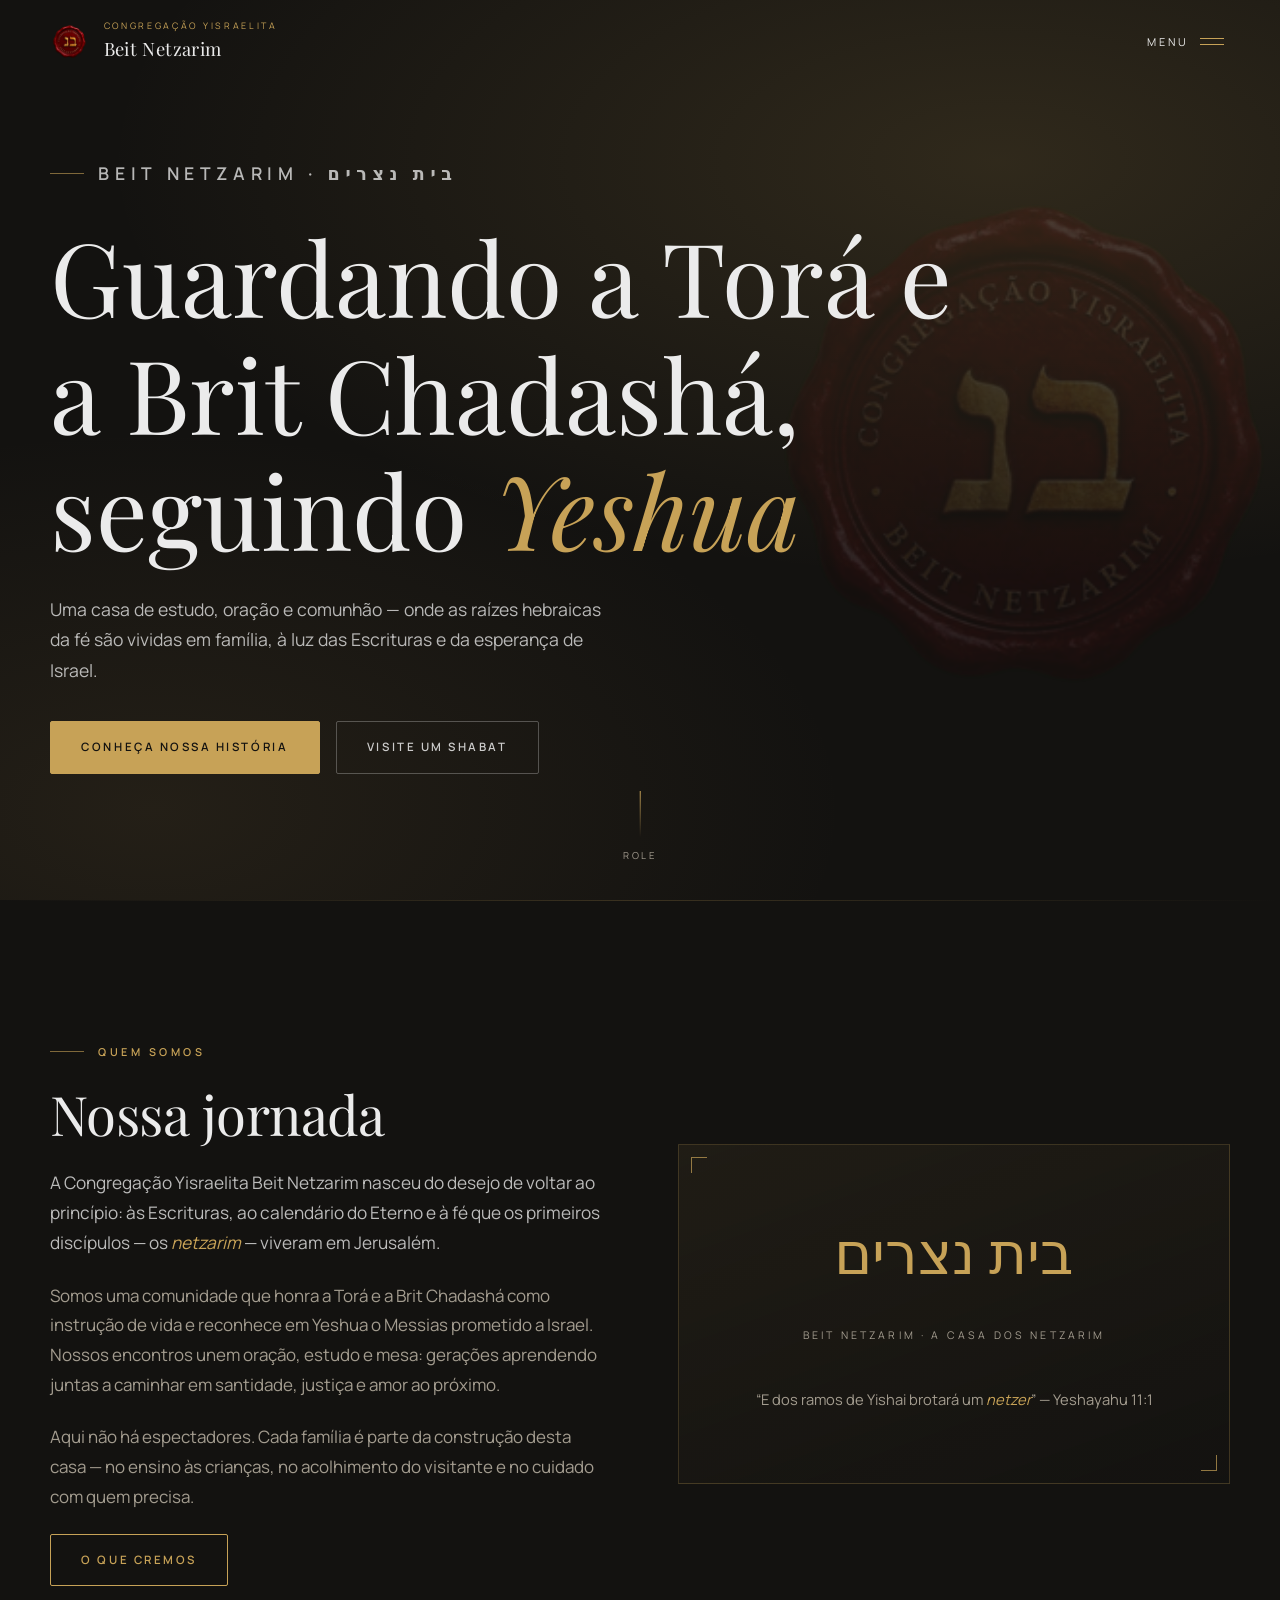
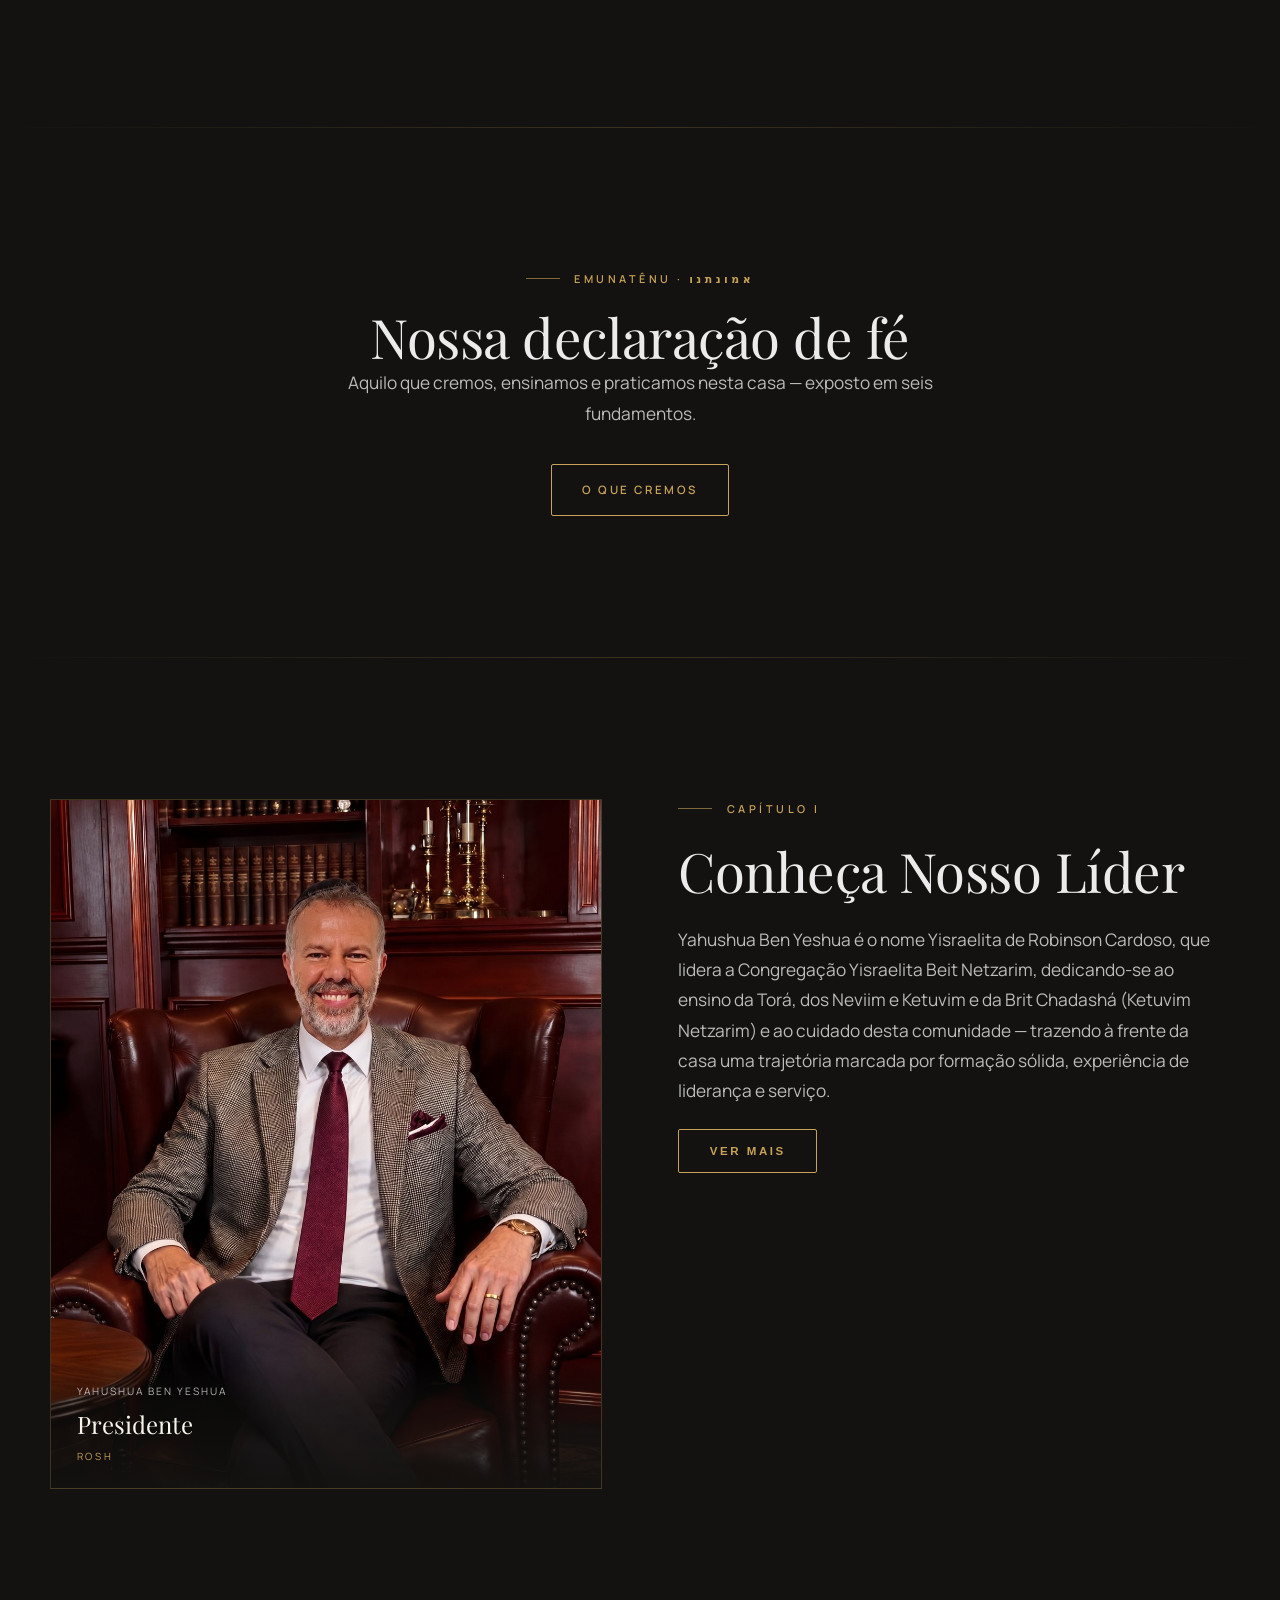
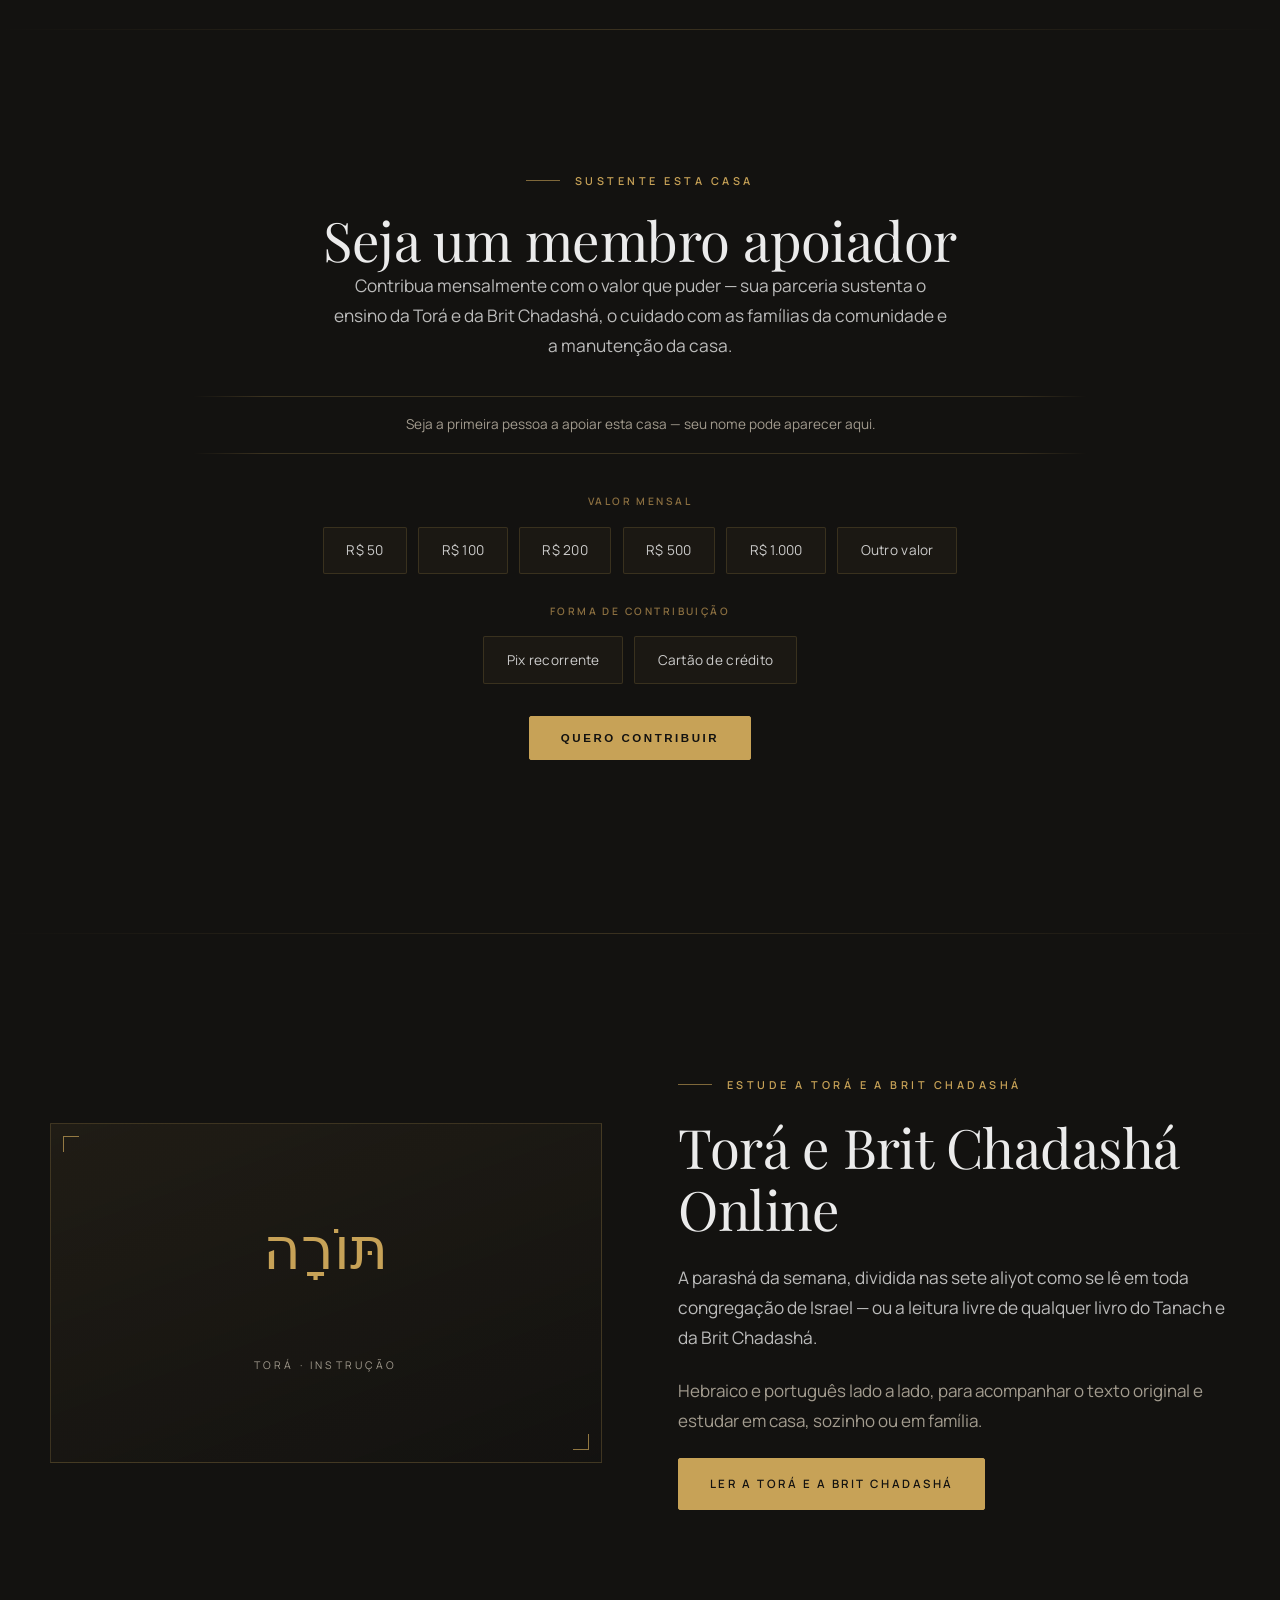
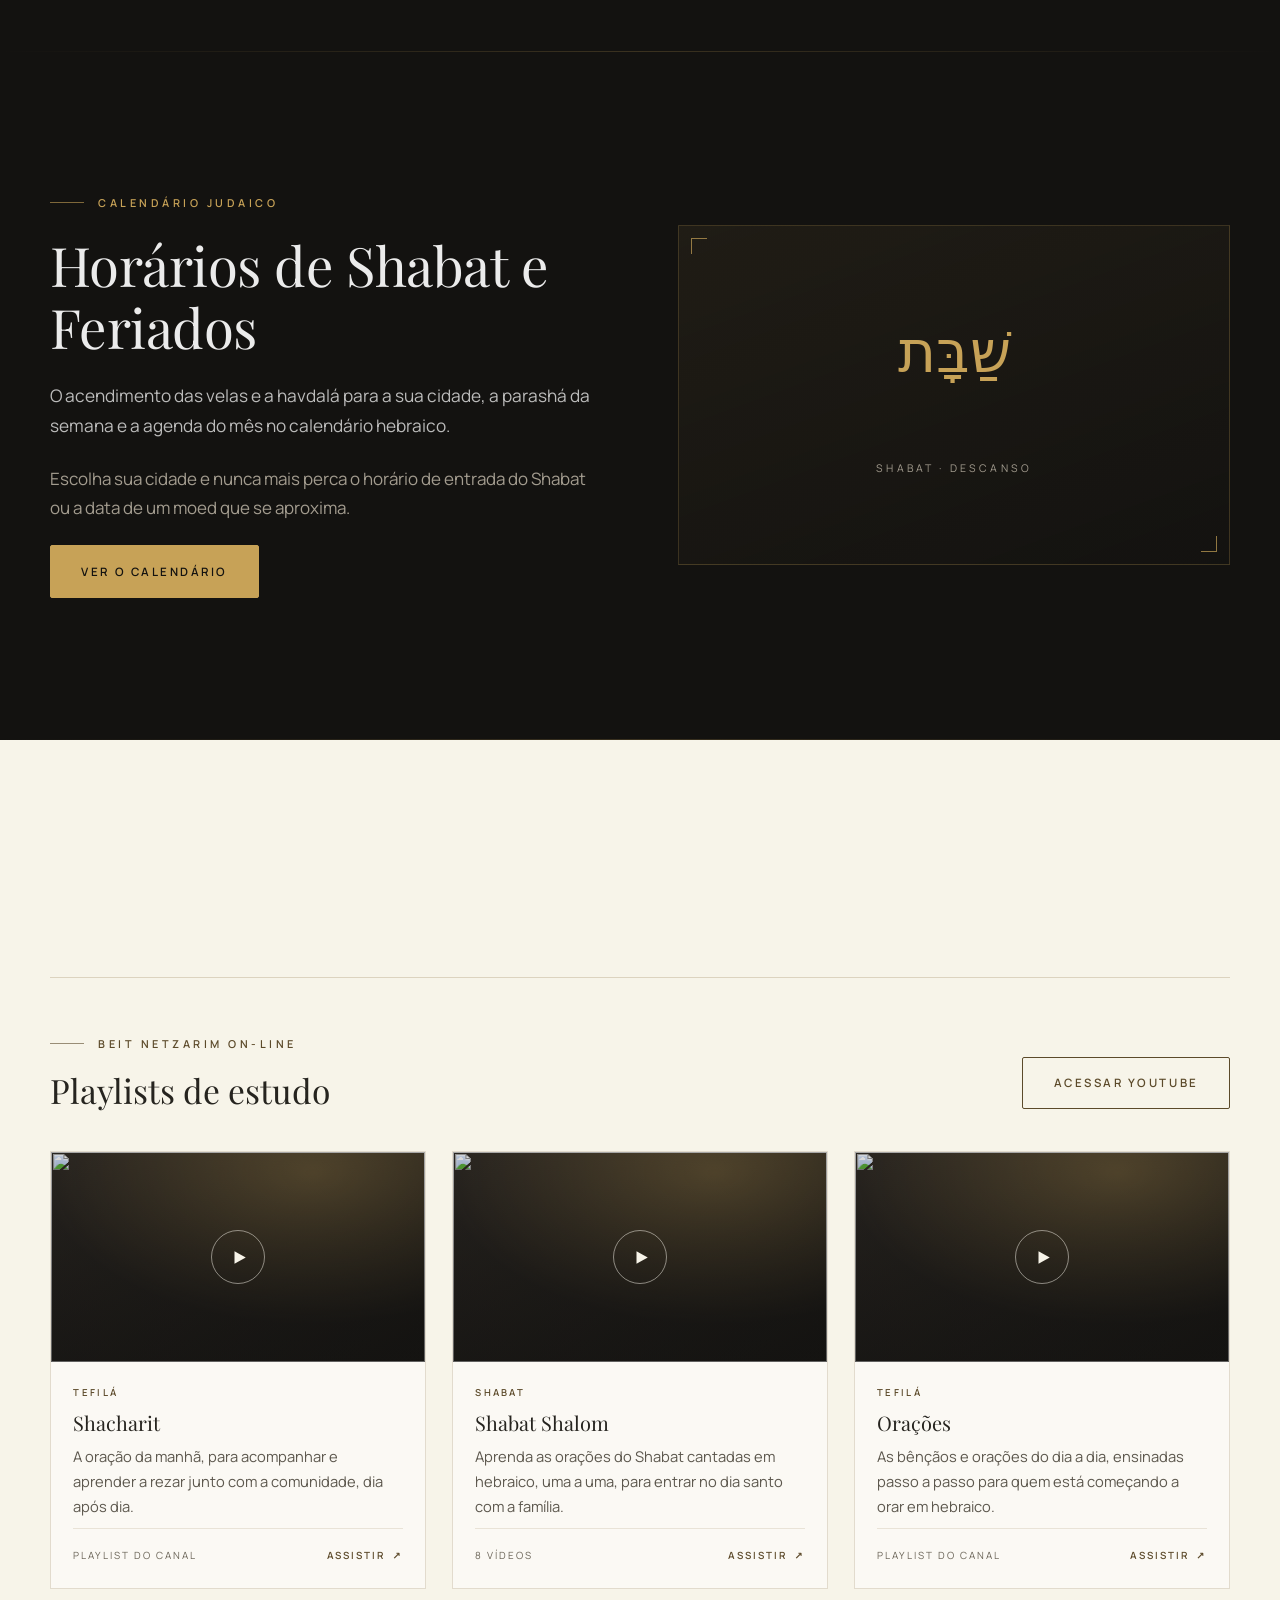
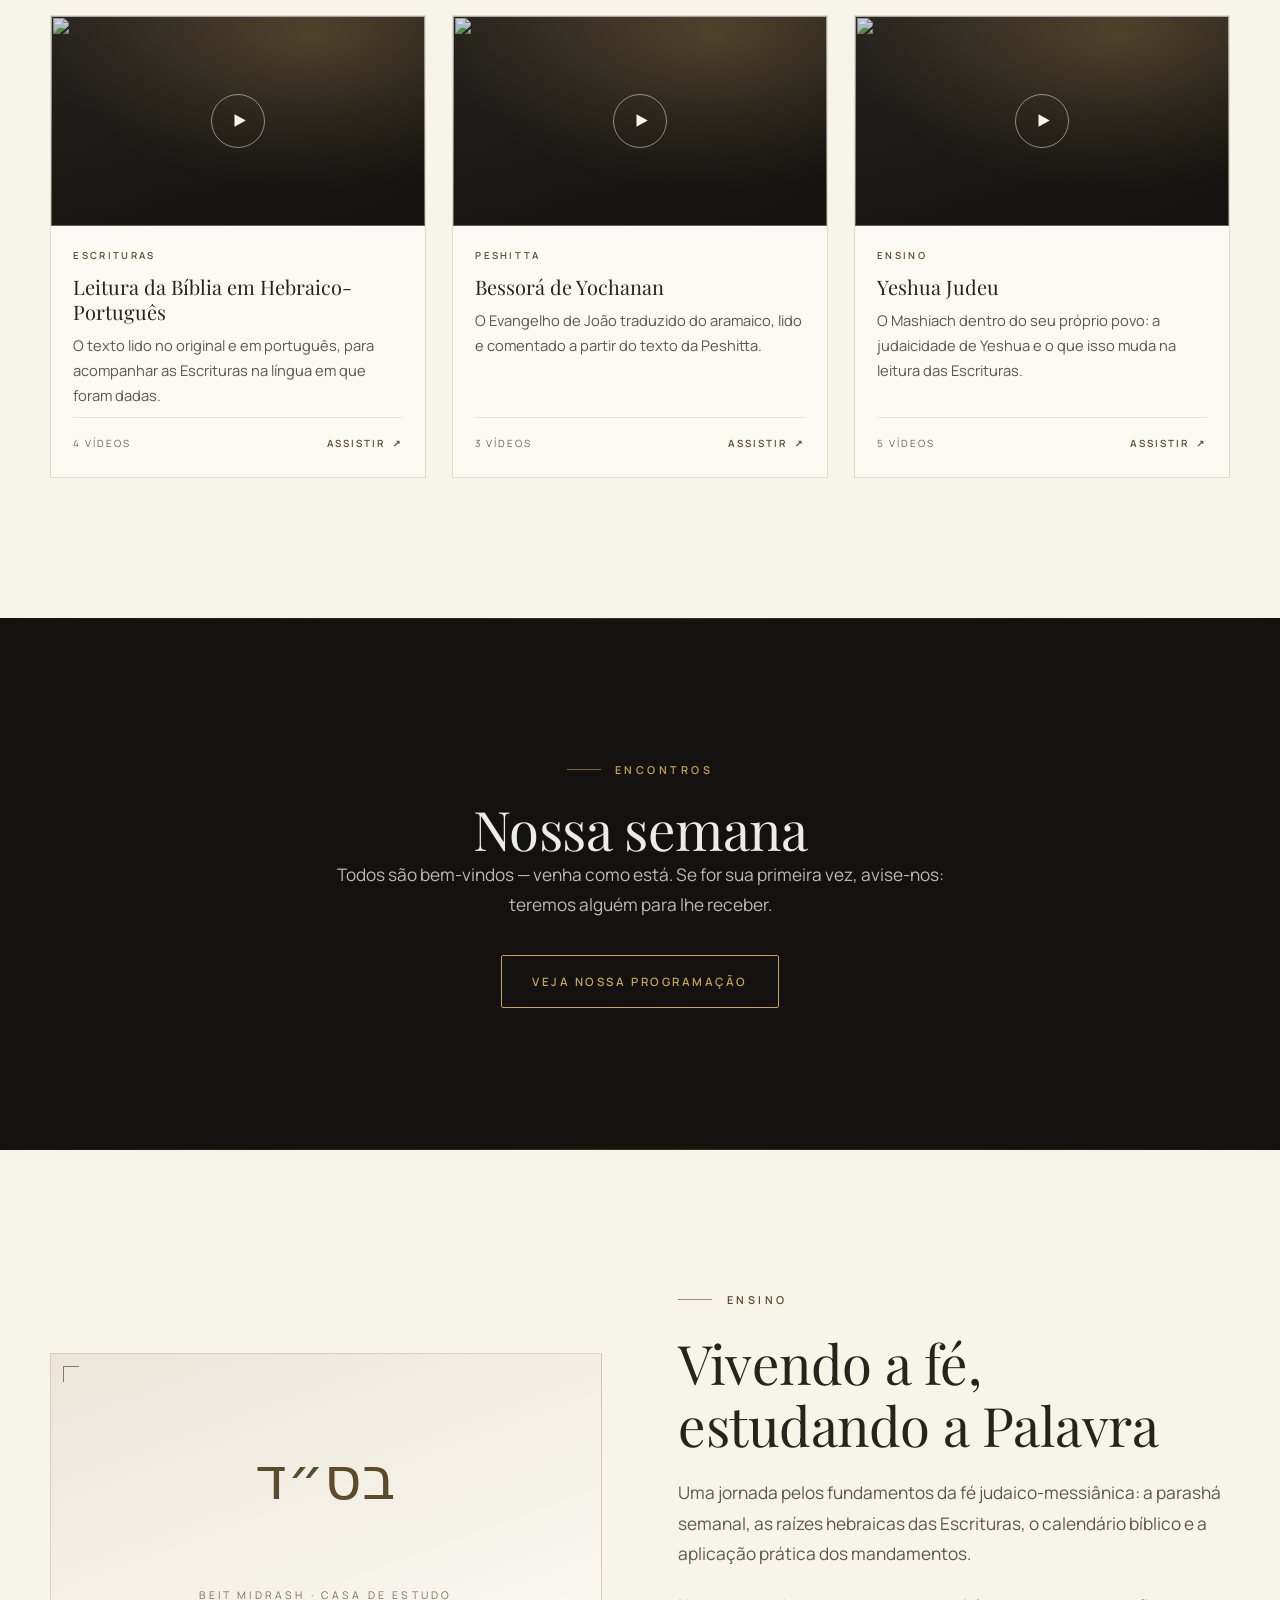
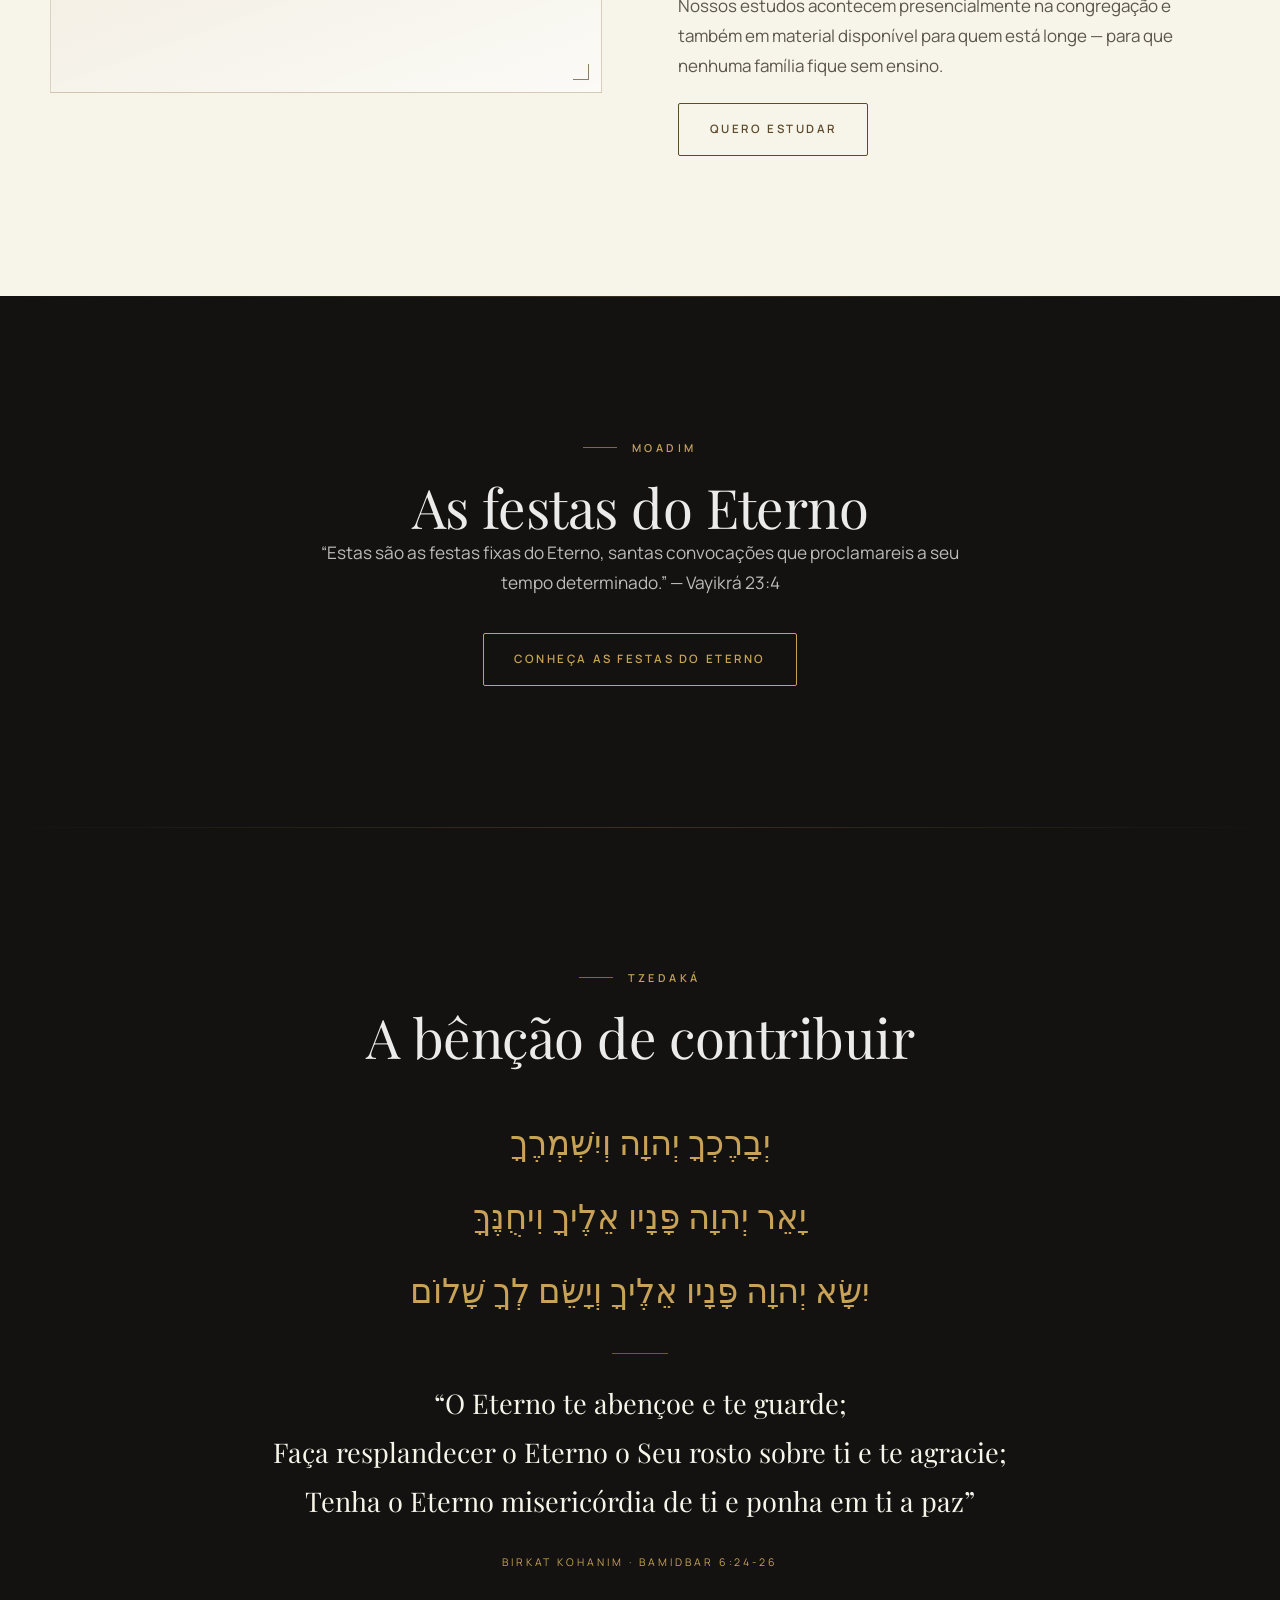
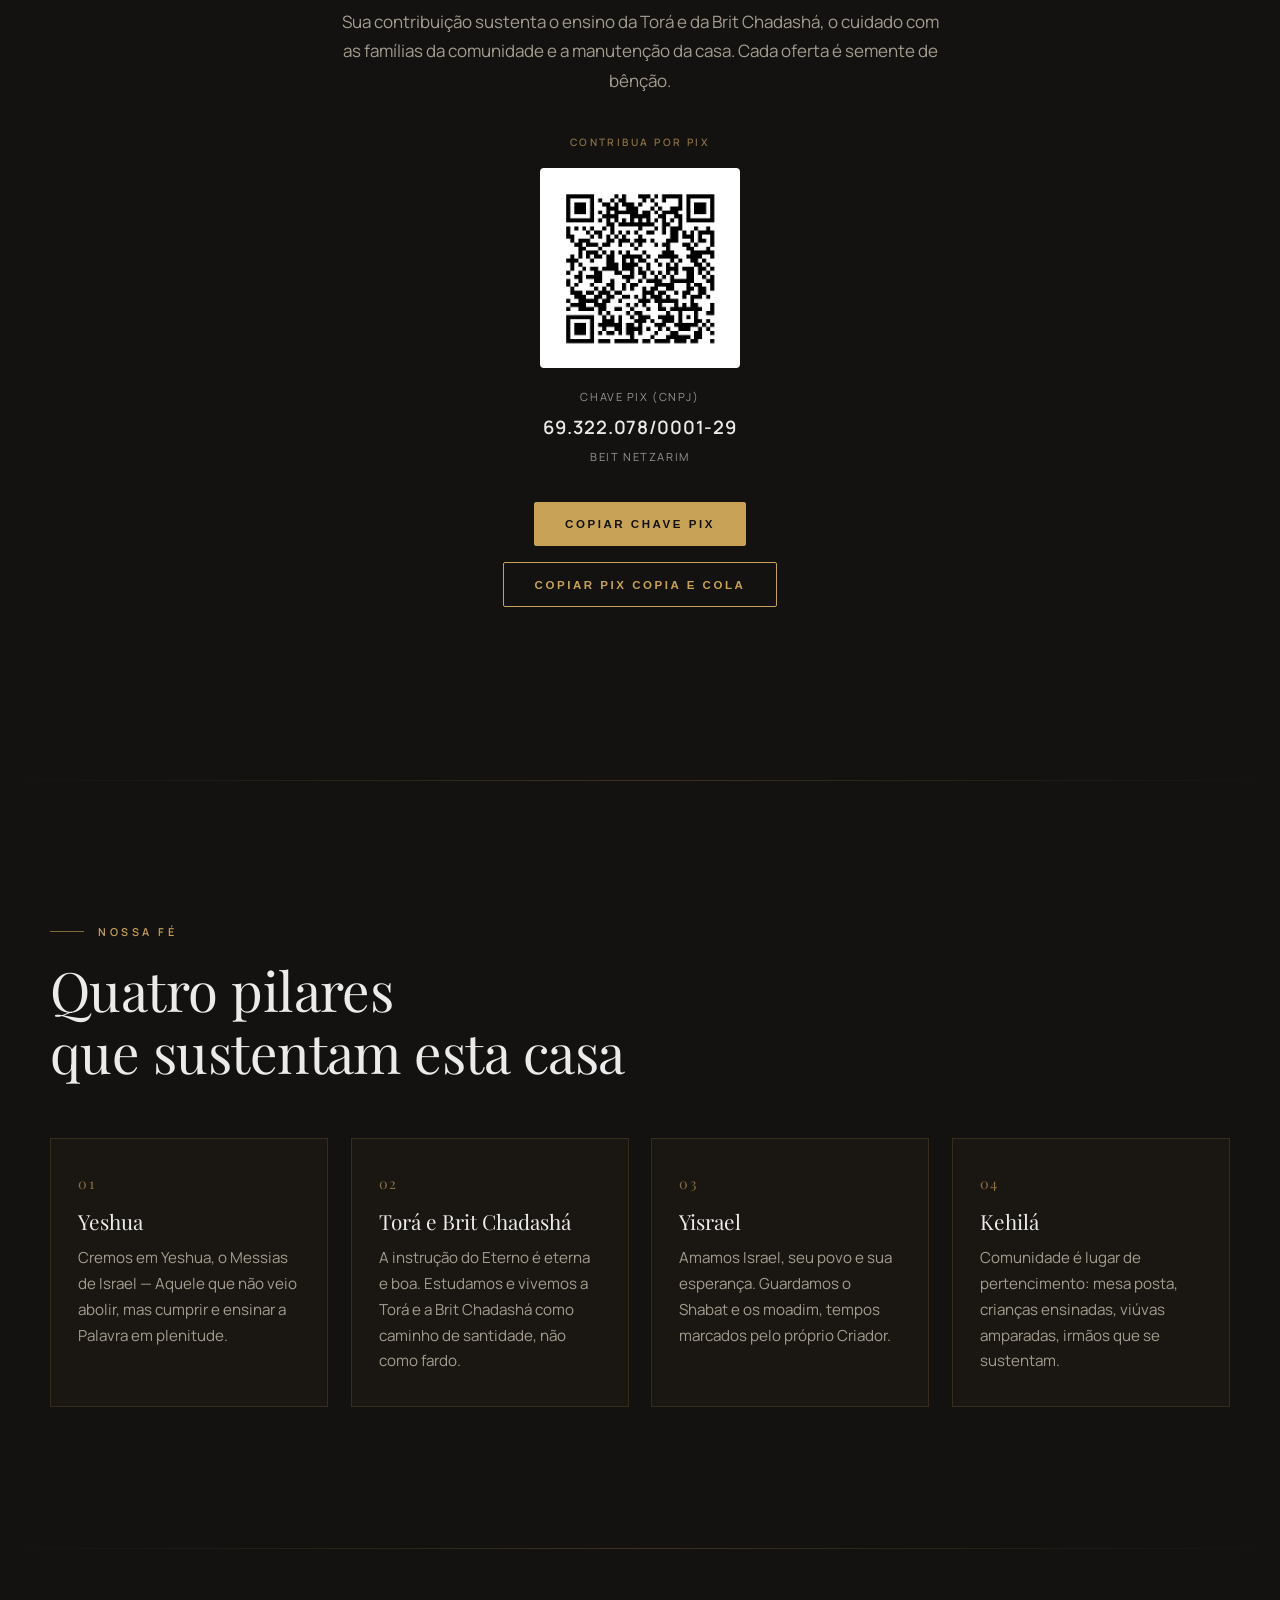
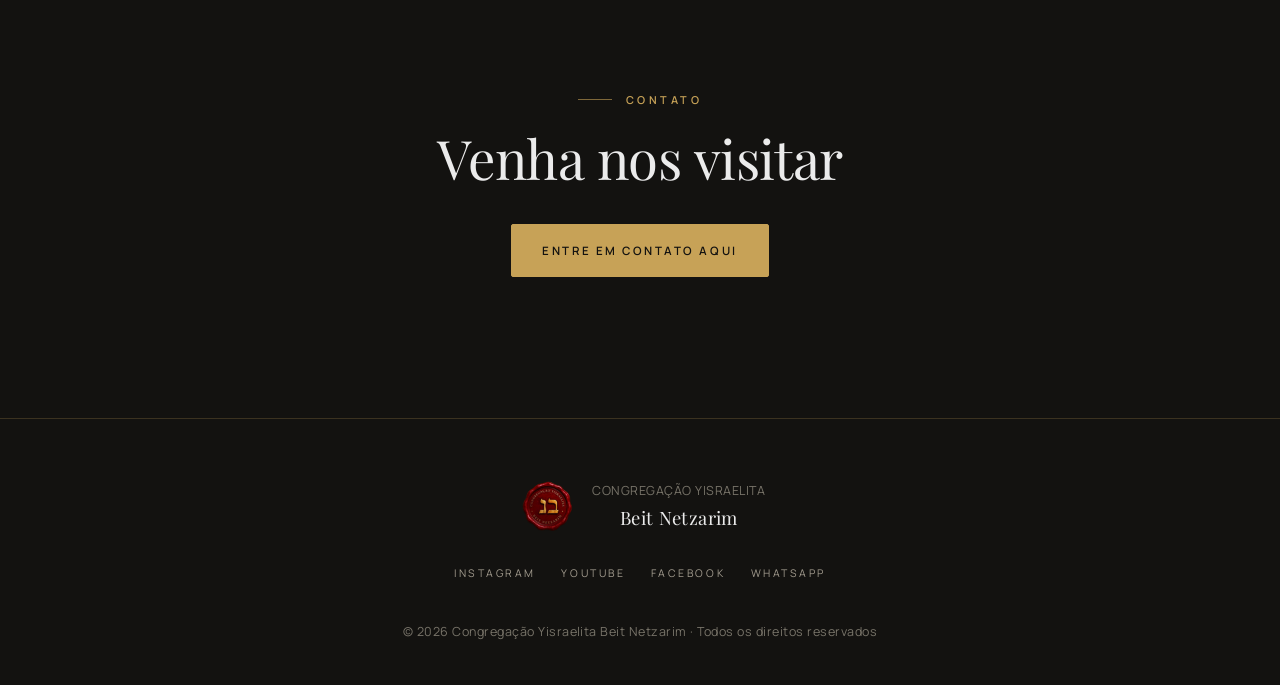
==== commit 0a33d18a: "Adicionar QR Code e chave Pix na secao Tzedaka Co-Authored-By: Claude Sonnet 5.5 <noreply@anthropic." ====
--- a/index.html
+++ b/index.html
@@ -190,14 +190,25 @@
   </div>
   <div class="moed-modal__body">
     <h3 class="lider-modal__pergunta">Quem é o Rosh Yahushua Ben Yeshua?</h3>
-    <p class="lider-modal__resposta">Yahushua Ben Yeshua é o nome Yisraelita de Robinson Cardoso.</p>
-    <p>Yahushua Ben Yeshua é bacharel em Direito e construiu uma trajetória sólida no mundo
-      corporativo, atuando como diretor comercial e executivo à frente de áreas estratégicas em
-      empresas de destaque, além de exercer o papel de conselheiro executivo, contribuindo com sua
-      visão de gestão e liderança para diferentes organizações.</p>
-    <p>Paralelamente à sua carreira profissional, consolidou sua atuação à frente da Congregação
-      Yisraelita Beit Netzarim, dedicando-se ao ensino da Torá e da Brit Chadashá, ao cuidado pastoral da comunidade e à
-      formação de uma geração que caminha nas raízes hebraicas da fé em Yeshua HaMashiach.</p>
+    <p class="lider-modal__resposta"><strong>Yahushua Ben Yeshua é o nome Yisraelita de Robinson Cardoso</strong>,
+      empresário e executivo com mais de 25 anos de experiência, tendo construído uma sólida trajetória no
+      mundo corporativo. Ao longo de sua carreira, atuou como diretor comercial e executivo à frente de
+      áreas estratégicas de empresas de destaque, liderando projetos de expansão, abertura e multiplicação
+      de filiais, desenvolvimento de novos negócios e aprimoramento de modelos de gestão.</p>
+    <p>Sua experiência também se estende à atuação como conselheiro executivo, contribuindo para
+      diferentes organizações por meio de sua visão estratégica, experiência em liderança, gestão de
+      pessoas e desenvolvimento empresarial. É Bacharel em Direito e sócio de diversas empresas
+      nacionais.</p>
+    <p>Paralelamente à sua trajetória profissional, <strong>Yahushua Ben Yeshua exerce a função de Rosh da
+      Congregação Yisraelita Beit Netzarim</strong>, onde se dedica ao ensino das Escrituras, com ênfase na
+      <strong>Torá, no Tanach e na Brit Chadashá</strong>, bem como à liderança e ao cuidado da comunidade.</p>
+    <p>Seu trabalho ministerial é direcionado ao fortalecimento da identidade israelita da fé, ao resgate
+      de suas raízes hebraicas e à formação de uma geração comprometida com a Palavra do Eterno, com a
+      vivência da Torá e com a fé em <strong>Yeshua HaMashiach</strong>.</p>
+    <p>Unindo experiência em liderança, formação jurídica e dedicação ao estudo das Escrituras,
+      desenvolve seu trabalho com o propósito de contribuir para a edificação de uma comunidade sólida,
+      consciente de sua identidade e comprometida em viver e transmitir os princípios das Escrituras às
+      próximas gerações.</p>
   </div>
 </dialog>
 
@@ -474,8 +485,15 @@
     <cite class="reveal">Birkat Kohanim &middot; Bamidbar 6:24-26</cite>
     <p class="muted reveal" style="margin-top:2rem">Sua contribuição sustenta o ensino da Torá e da Brit Chadashá, o cuidado com as
       famílias da comunidade e a manutenção da casa. Cada oferta é semente de bênção.</p>
-    <div class="btn-row reveal" style="justify-content:center">
-      <a class="btn btn--solid" href="#contato">Fazer uma tzedaká</a>
+    <div class="pix-painel reveal" id="tzedaka-pix">
+      <p class="apoiador-rotulo">Contribua por Pix</p>
+      <img class="pix-painel__qr" src="pix-qr.jpg" alt="QR Code Pix da Congregação Beit Netzarim" width="200" height="200" loading="lazy">
+      <p class="pix-painel__chave"><small>Chave Pix (CNPJ)</small><strong>69.322.078/0001-29</strong><small>Beit Netzarim</small></p>
+      <div class="btn-row" style="justify-content:center">
+        <button type="button" class="btn btn--solid" data-copiar="69322078000129">Copiar chave Pix</button>
+        <button type="button" class="btn" data-copiar="00020126360014BR.GOV.BCB.PIX0114693220780001295204000053039865802BR5913Beit Netzarim6005Bahia62070503***6304A405">Copiar Pix copia e cola</button>
+      </div>
+      <p class="apoiador-aviso" id="pixAviso" role="status"></p>
     </div>
   </div>
 </section>
--- a/styles.css
+++ b/styles.css
@@ -745,11 +745,7 @@
 .quote cite{font-style:normal;font-size:.66rem;letter-spacing:.28em;text-transform:uppercase;color:var(--gold)}
 
 /* --- contato --- */
-.contact-grid{display:grid;grid-template-columns:1fr 1fr;gap:clamp(2.5rem,6vw,5rem);margin-top:3rem}
-.info-list{display:grid;gap:1.8rem}
-.info-list div h4{font-family:var(--sans);font-size:.64rem;letter-spacing:.28em;text-transform:uppercase;color:var(--gold);margin:0 0 .5rem}
-.info-list div p{margin:0;color:rgba(235,235,235,.82)}
-.info-list a:hover{color:var(--gold)}
+.contact-grid{display:grid;max-width:34rem;margin:3rem auto 0}
 
 form{display:grid;gap:1.1rem}
 label{display:grid;gap:.5rem;font-size:.64rem;letter-spacing:.24em;text-transform:uppercase;color:var(--muted)}
@@ -776,7 +772,7 @@
 
 /* --- responsivo --- */
 @media (max-width:960px){
-  .split,.contact-grid,.overlay__inner{grid-template-columns:1fr}
+  .split,.overlay__inner{grid-template-columns:1fr}
   .overlay__aside{border-left:0;border-top:1px solid var(--line);padding:2rem 0 0}
   .grid-4{grid-template-columns:repeat(2,1fr)}
   .moadim{grid-template-columns:repeat(2,1fr)}
@@ -811,3 +807,10 @@
   *{animation:none!important;transition-duration:.01ms!important}
   html.js-reveal .reveal{opacity:1;transform:none}
 }
+
+/* --- Tzedaká: Pix --- */
+.pix-painel{max-width:26rem;margin:2.4rem auto 0;text-align:center}
+.pix-painel__qr{display:block;margin:0 auto 1.2rem;width:200px;height:200px;background:#fff;padding:.6rem;border-radius:4px}
+.pix-painel__chave{display:flex;flex-direction:column;gap:.25rem;margin:0 0 1.4rem}
+.pix-painel__chave small{font-size:.7rem;letter-spacing:.14em;text-transform:uppercase;color:rgba(235,235,235,.6)}
+.pix-painel__chave strong{font-size:1.15rem;letter-spacing:.04em;font-weight:600}
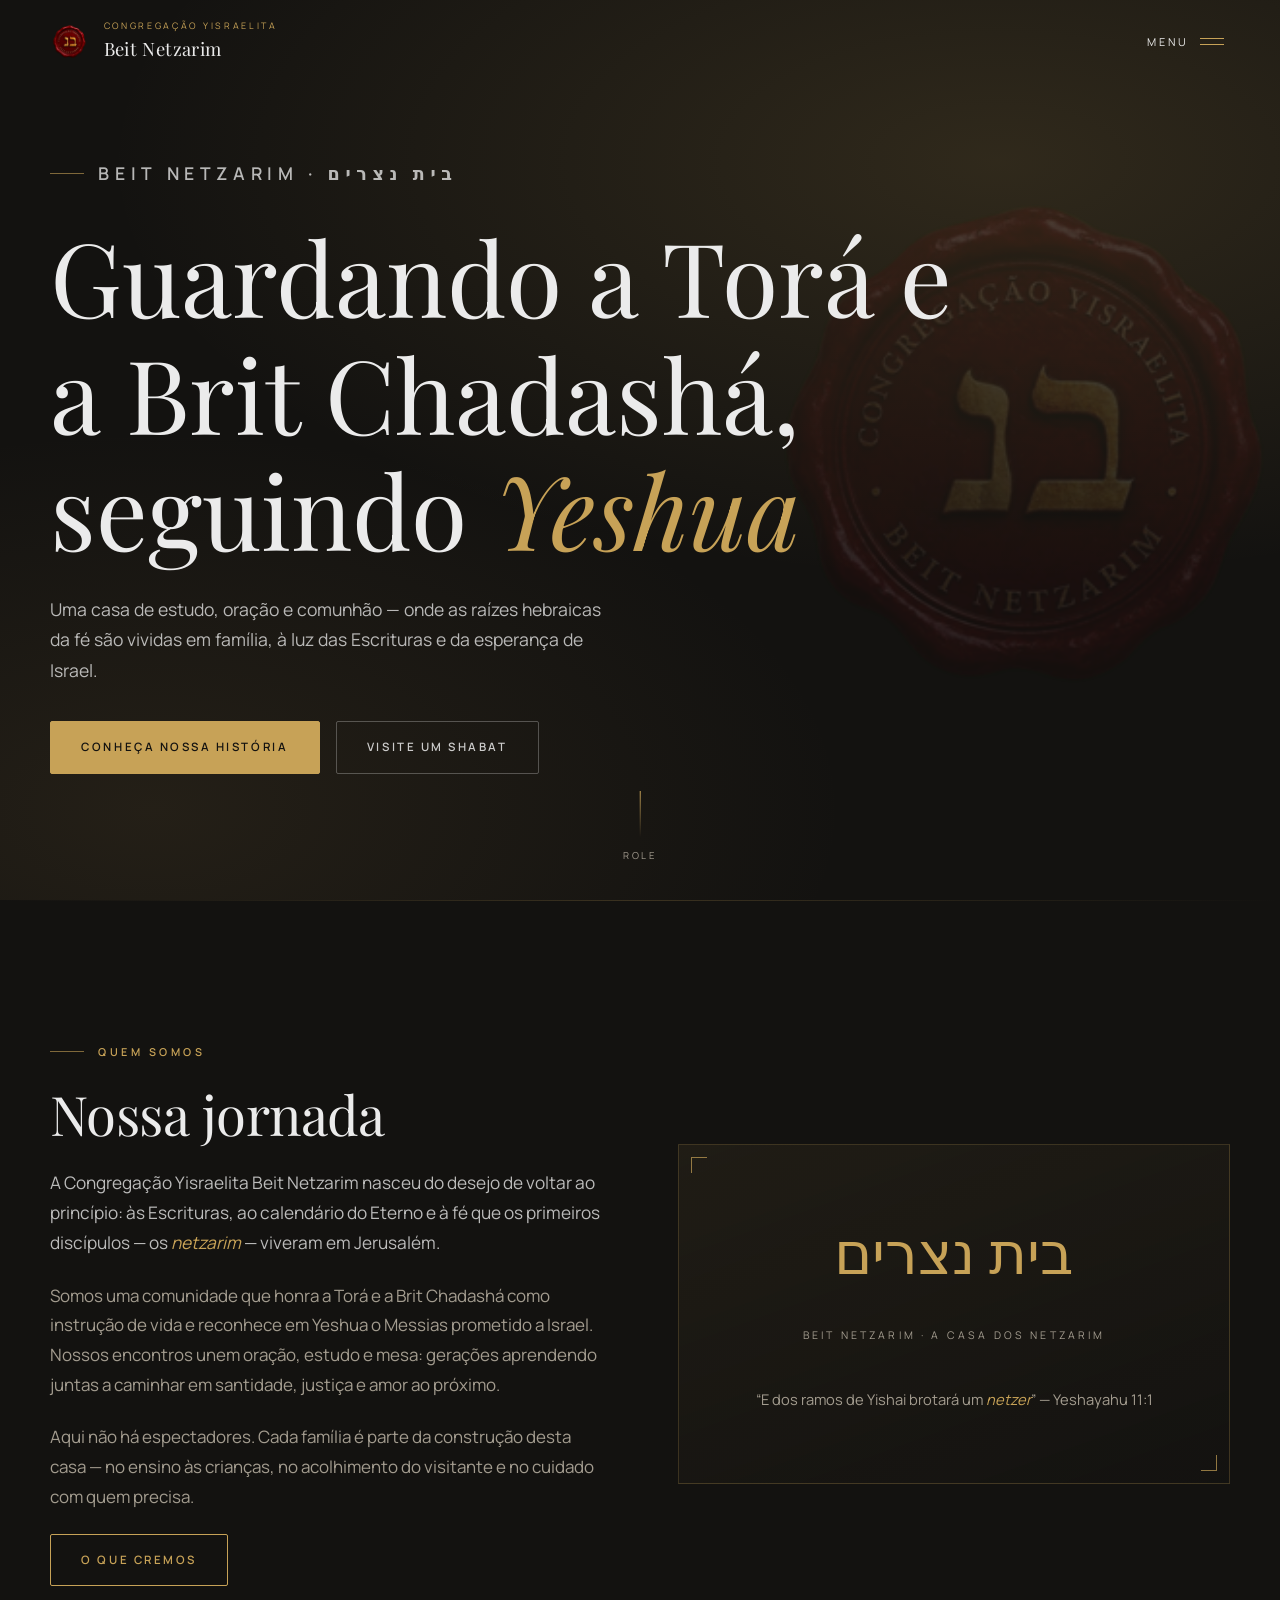
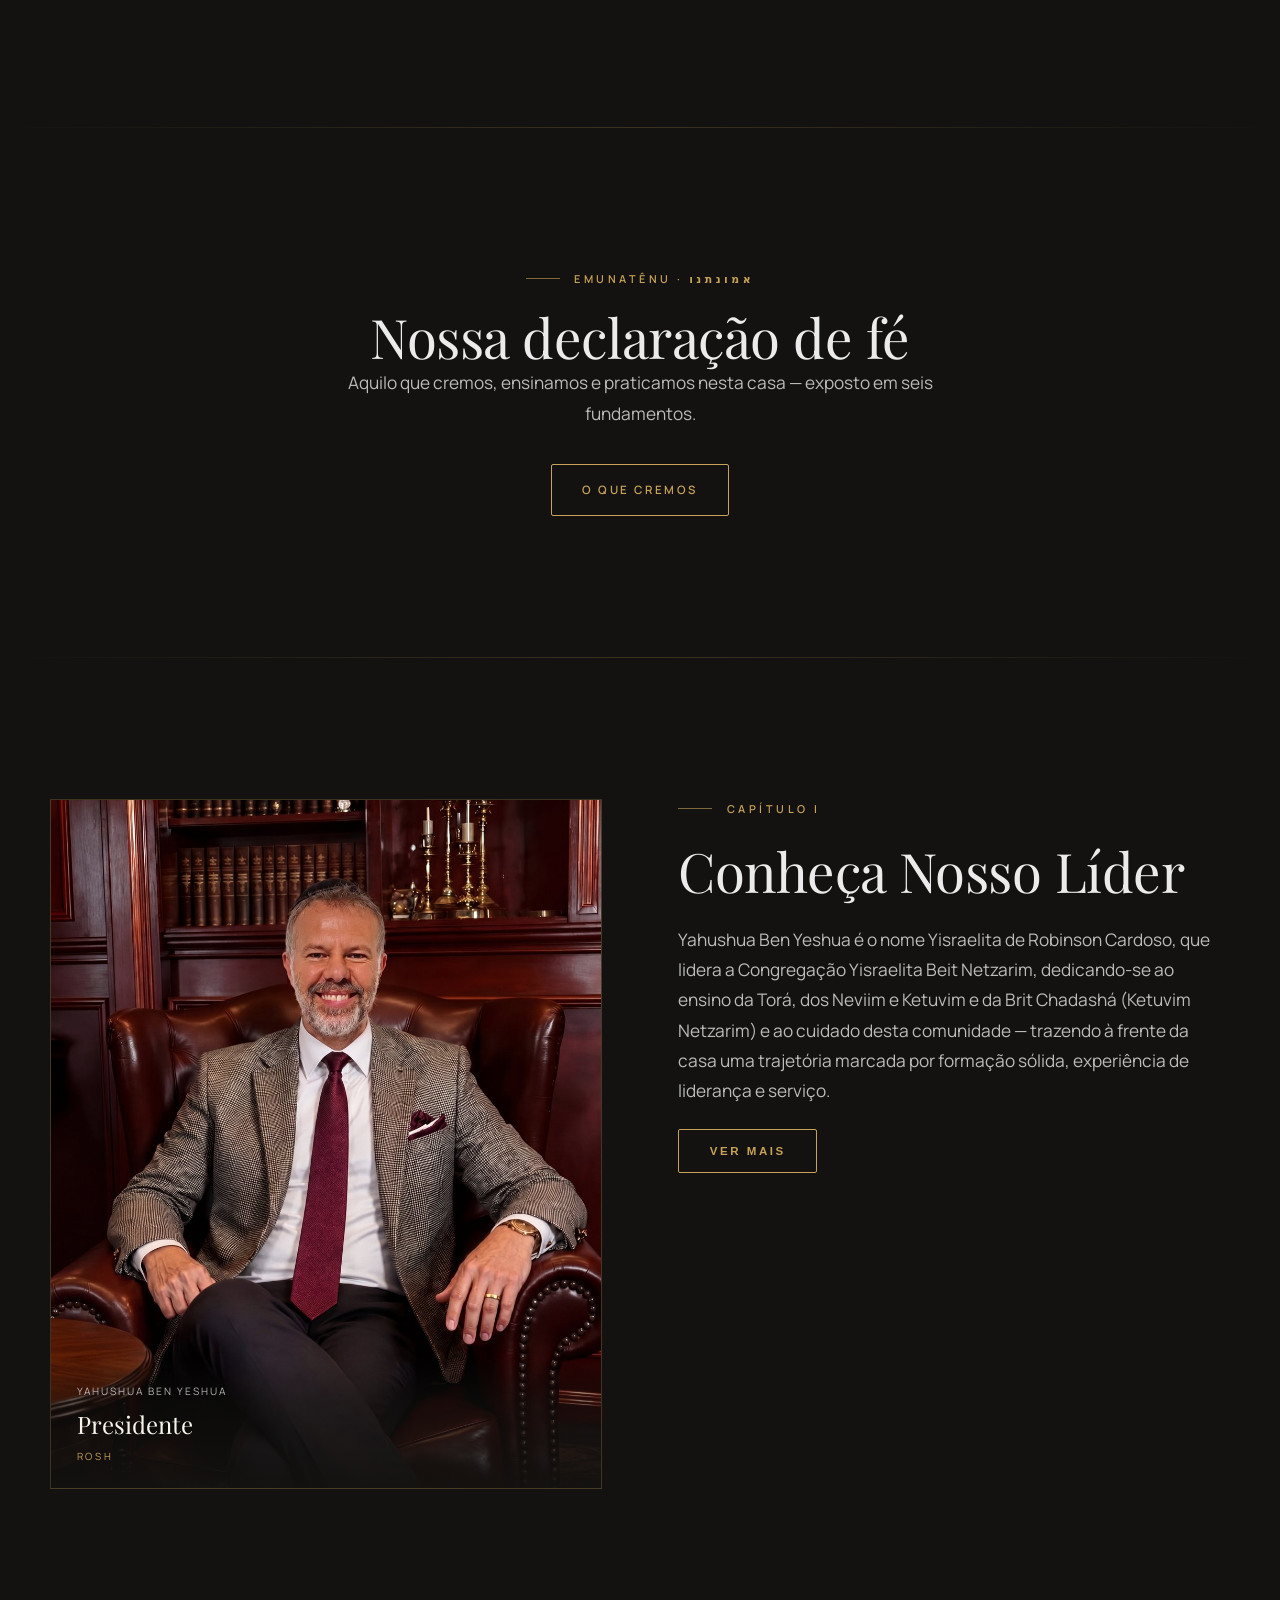
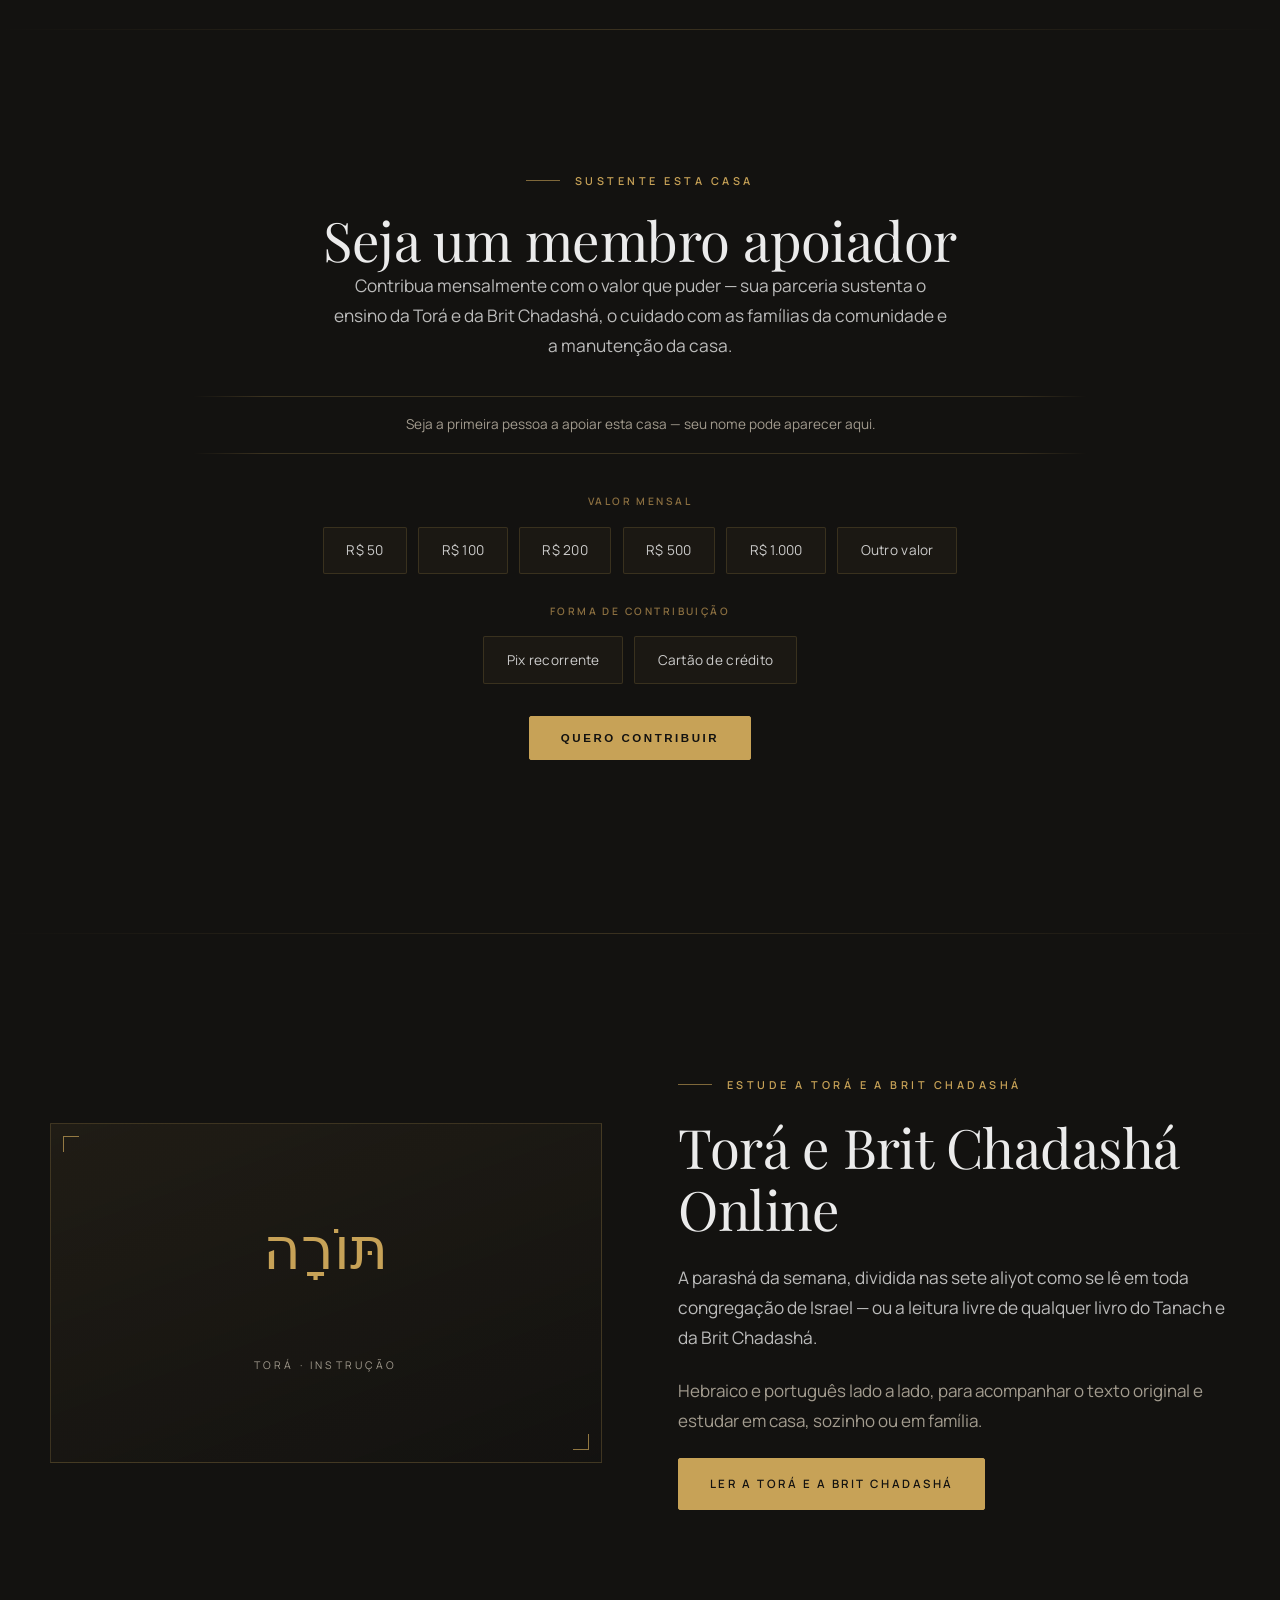
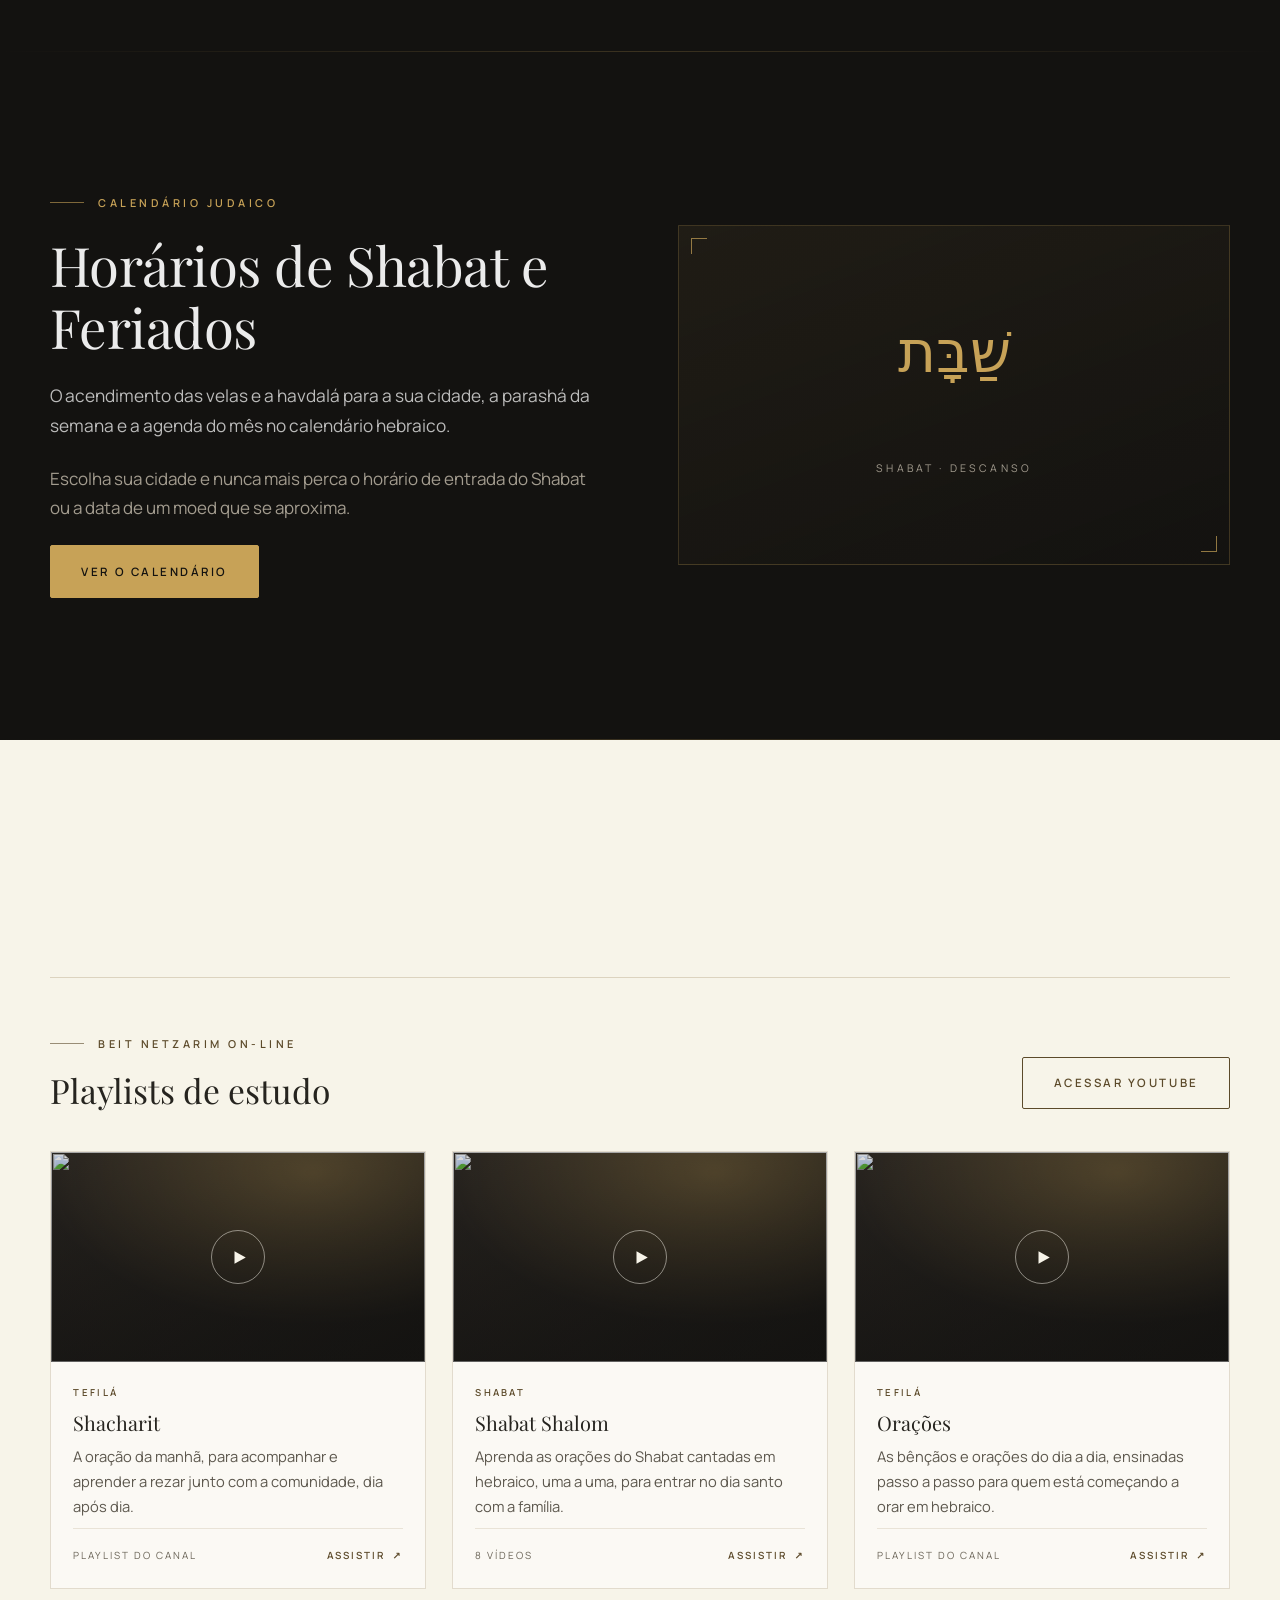
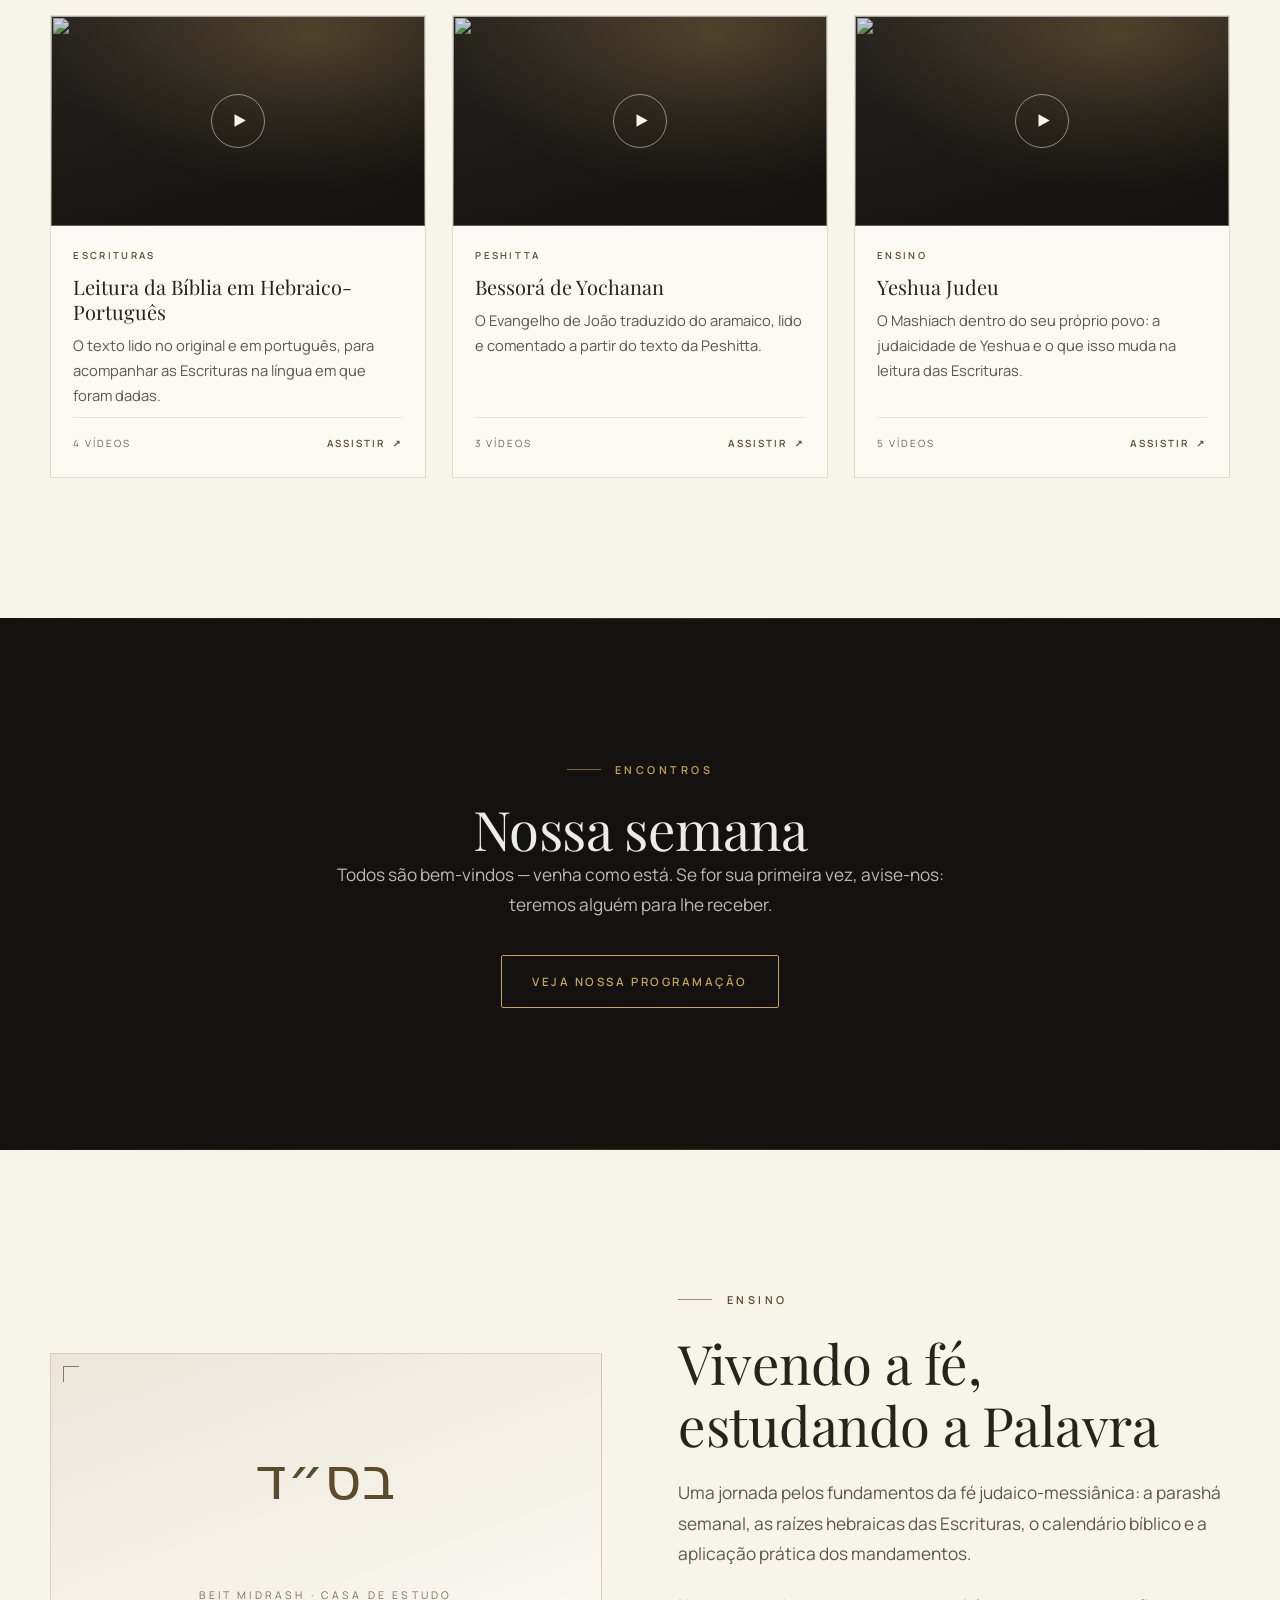
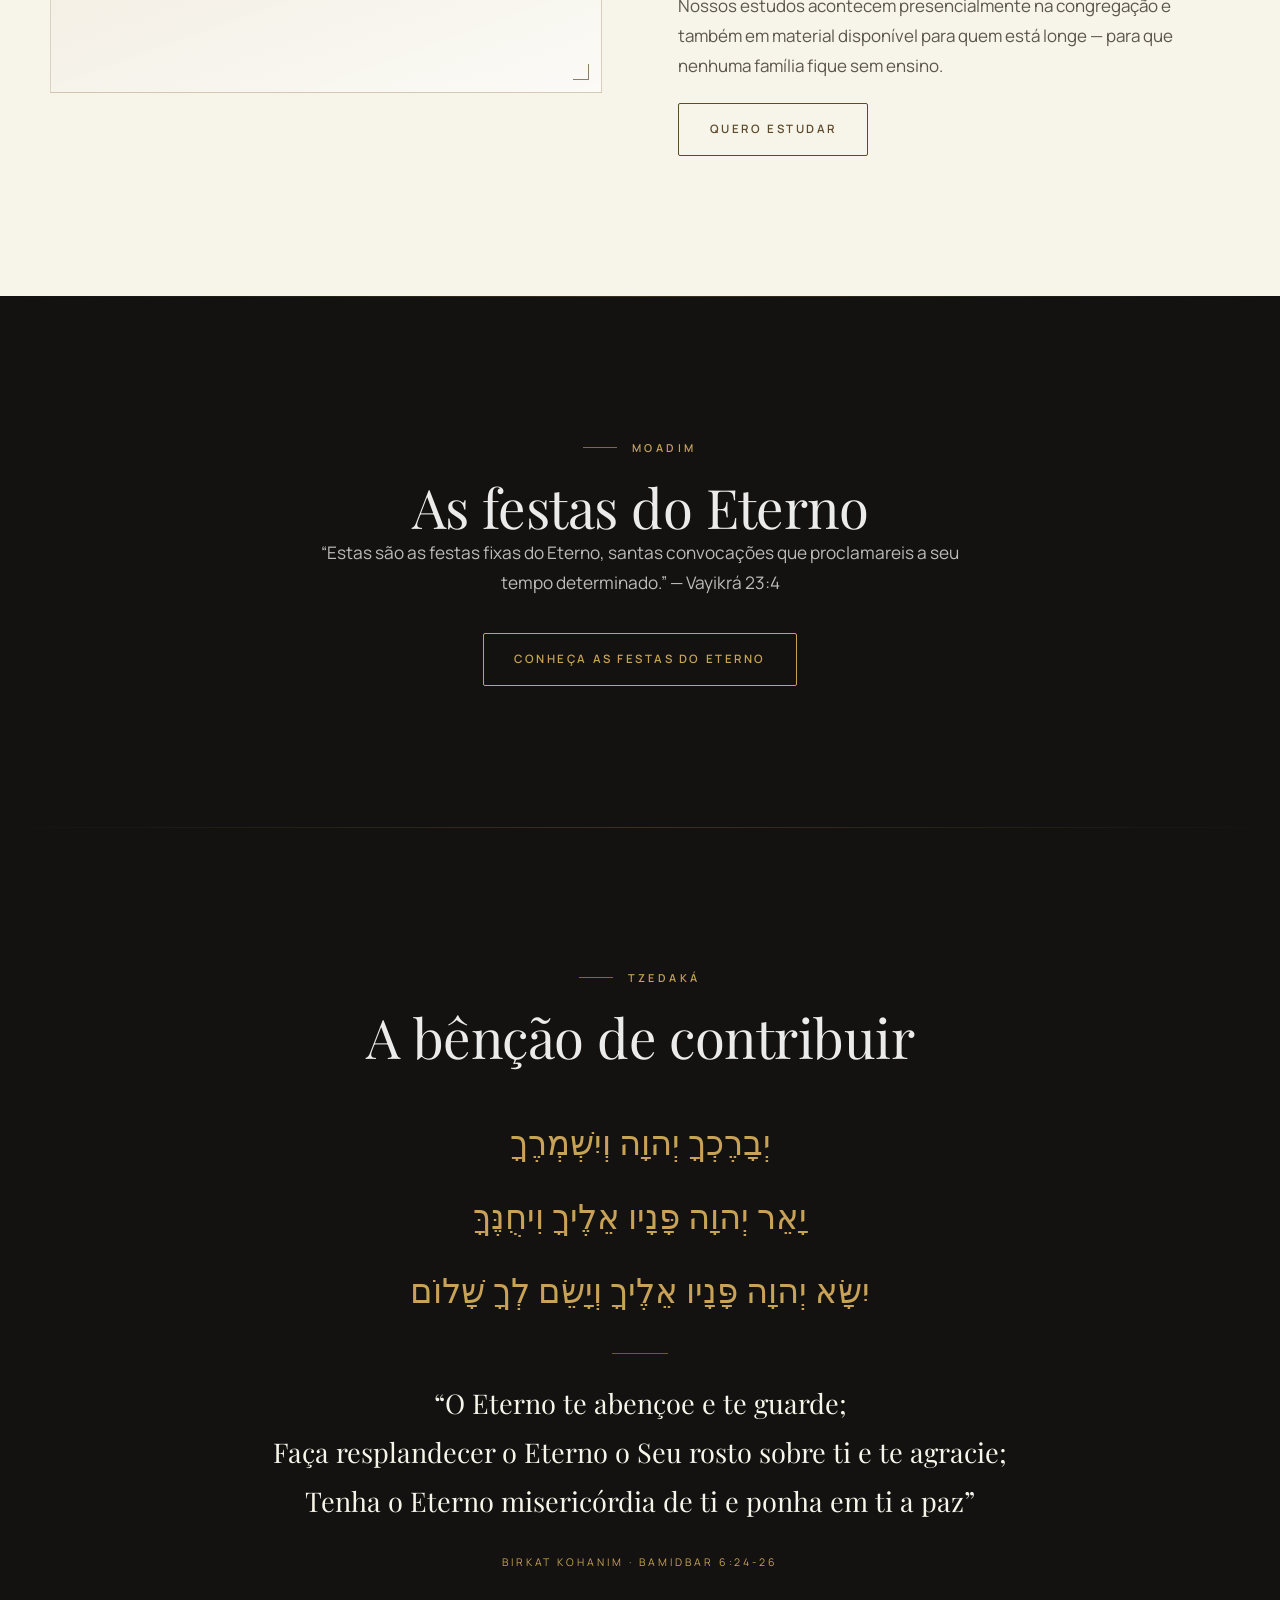
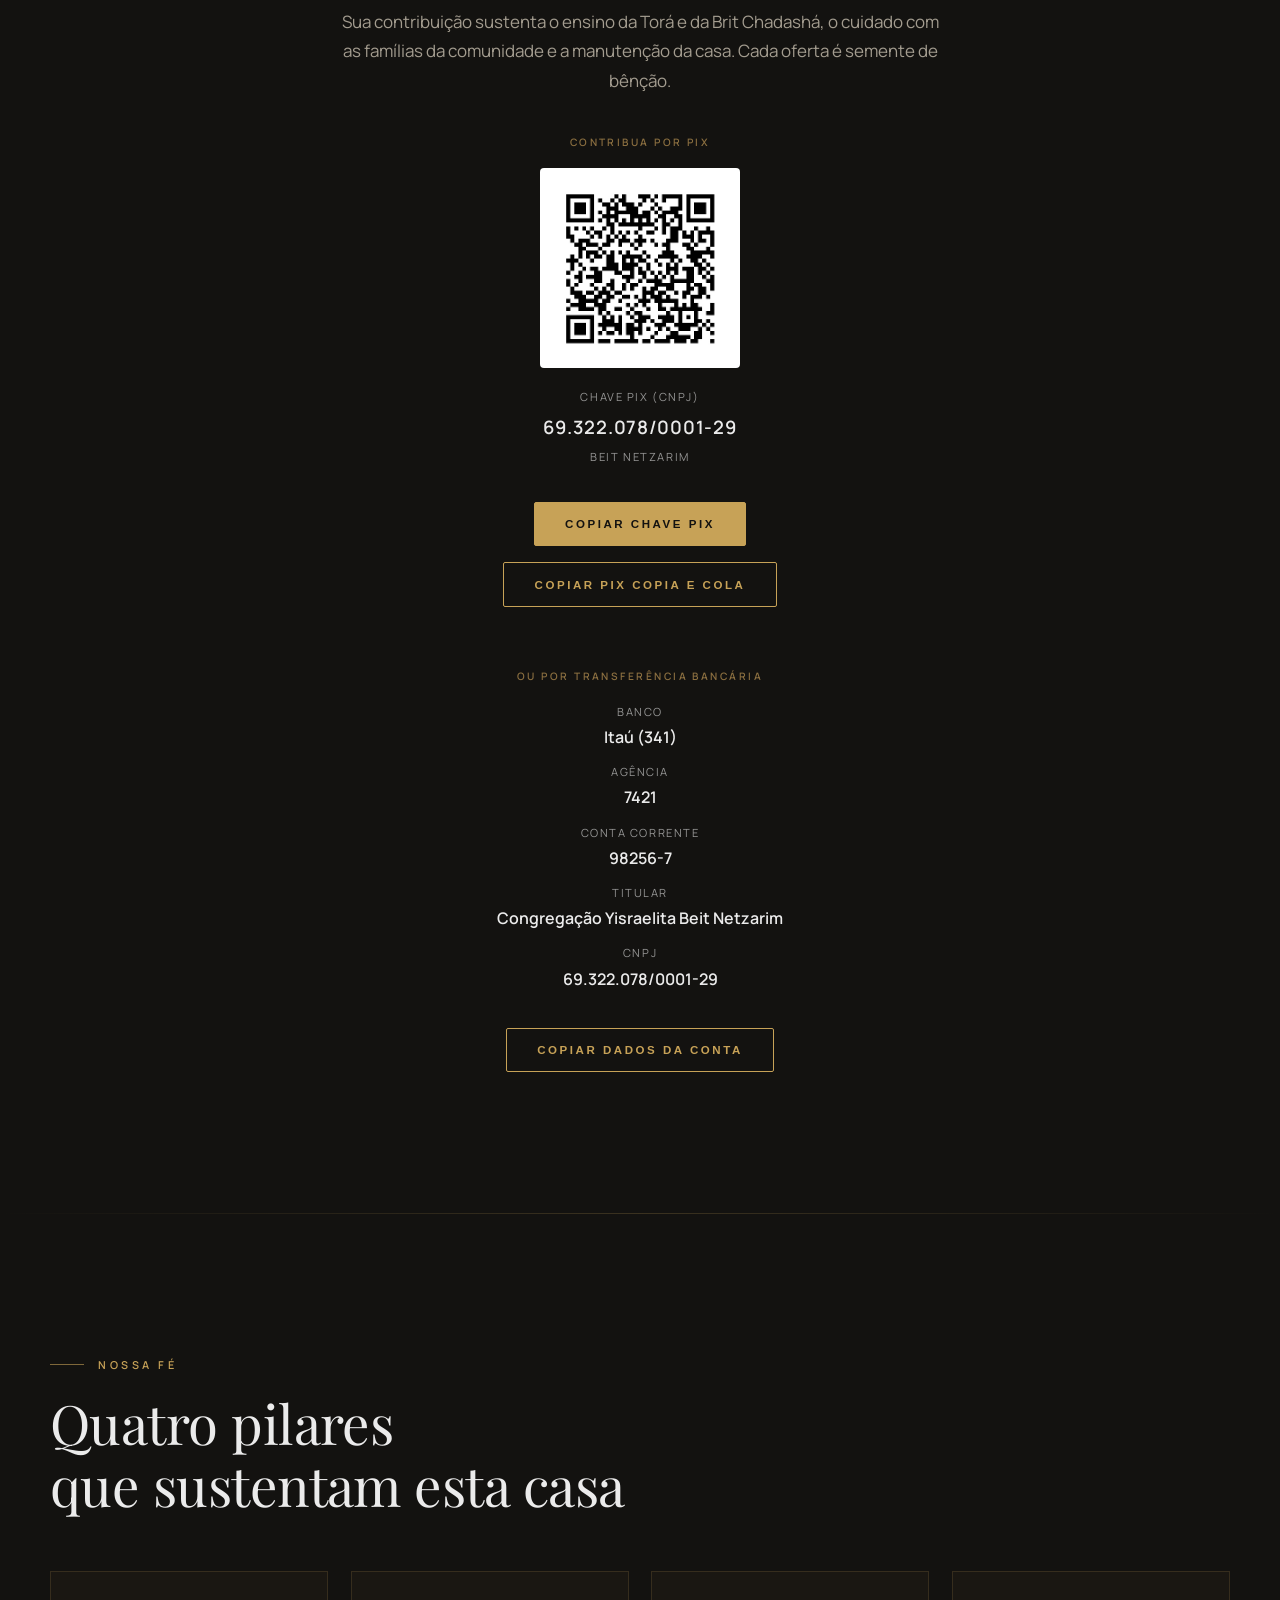
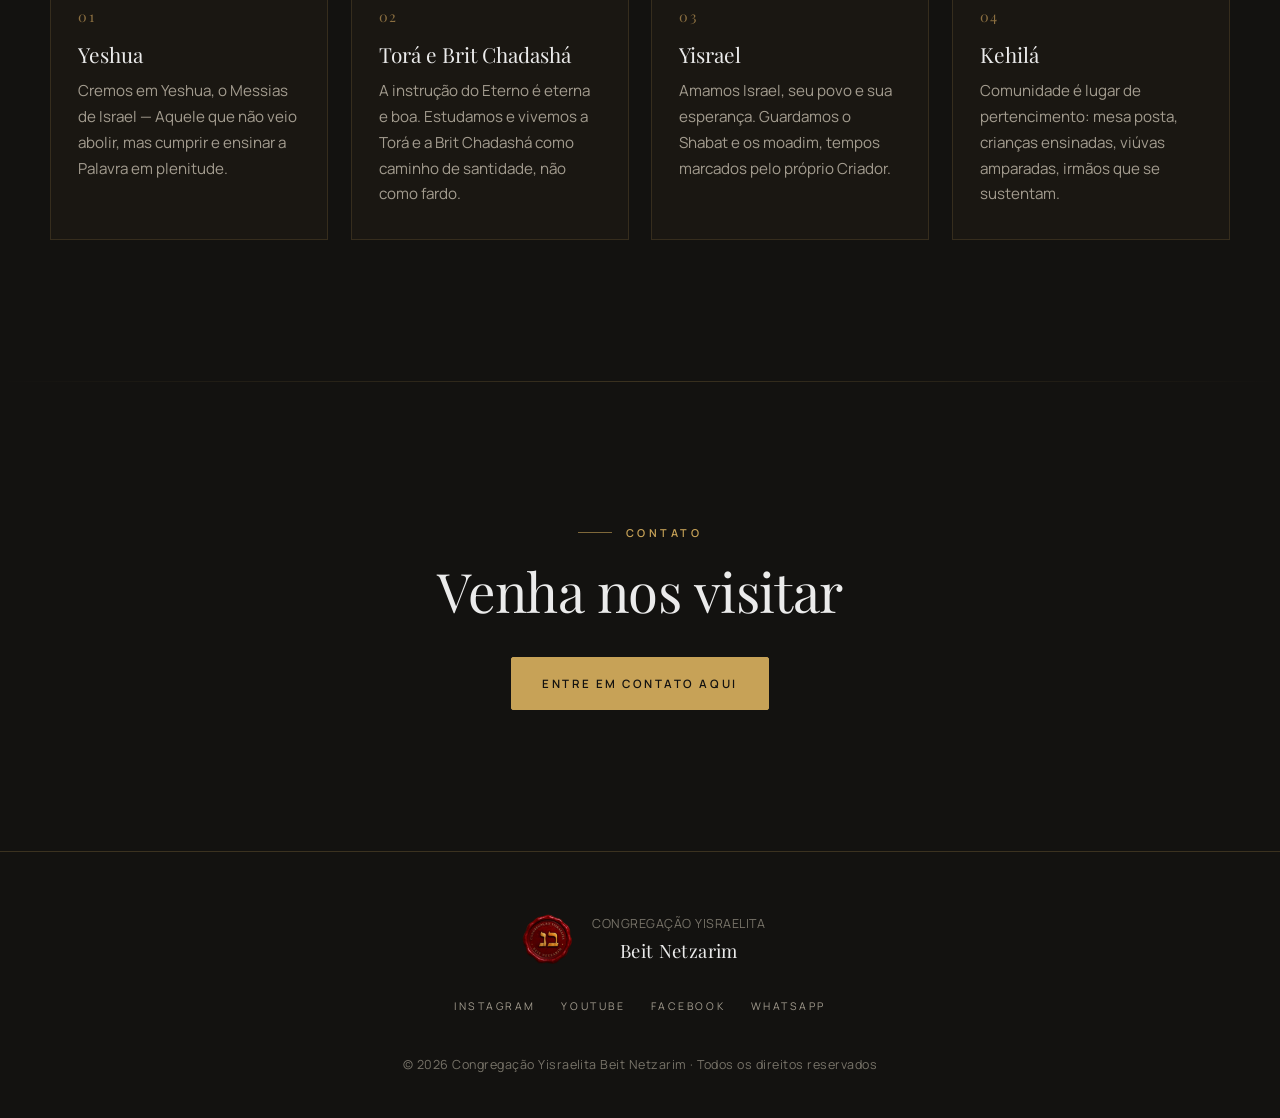
==== commit f97f31d2: "Adicionar dados bancarios (Itau) na secao Tzedaka Co-Authored-By: Claude Sonnet 5.5 <noreply@anthrop" ====
--- a/index.html
+++ b/index.html
@@ -494,6 +494,17 @@
         <button type="button" class="btn" data-copiar="00020126360014BR.GOV.BCB.PIX0114693220780001295204000053039865802BR5913Beit Netzarim6005Bahia62070503***6304A405">Copiar Pix copia e cola</button>
       </div>
       <p class="apoiador-aviso" id="pixAviso" role="status"></p>
+      <p class="apoiador-rotulo">Ou por transferência bancária</p>
+      <dl class="conta-banco">
+        <div><dt>Banco</dt><dd>Itaú (341)</dd></div>
+        <div><dt>Agência</dt><dd>7421</dd></div>
+        <div><dt>Conta corrente</dt><dd>98256-7</dd></div>
+        <div><dt>Titular</dt><dd>Congregação Yisraelita Beit Netzarim</dd></div>
+        <div><dt>CNPJ</dt><dd>69.322.078/0001-29</dd></div>
+      </dl>
+      <div class="btn-row" style="justify-content:center">
+        <button type="button" class="btn" data-copiar="Banco: Itaú (341)&#10;Agência: 7421&#10;Conta corrente: 98256-7&#10;Titular: Congregação Yisraelita Beit Netzarim&#10;CNPJ: 69.322.078/0001-29">Copiar dados da conta</button>
+      </div>
     </div>
   </div>
 </section>
--- a/styles.css
+++ b/styles.css
@@ -814,3 +814,7 @@
 .pix-painel__chave{display:flex;flex-direction:column;gap:.25rem;margin:0 0 1.4rem}
 .pix-painel__chave small{font-size:.7rem;letter-spacing:.14em;text-transform:uppercase;color:rgba(235,235,235,.6)}
 .pix-painel__chave strong{font-size:1.15rem;letter-spacing:.04em;font-weight:600}
+.conta-banco{margin:0 0 1.4rem;display:flex;flex-direction:column;gap:.7rem}
+.conta-banco div{display:flex;flex-direction:column;gap:.1rem}
+.conta-banco dt{font-size:.7rem;letter-spacing:.14em;text-transform:uppercase;color:rgba(235,235,235,.6)}
+.conta-banco dd{margin:0;font-size:1rem;font-weight:600}
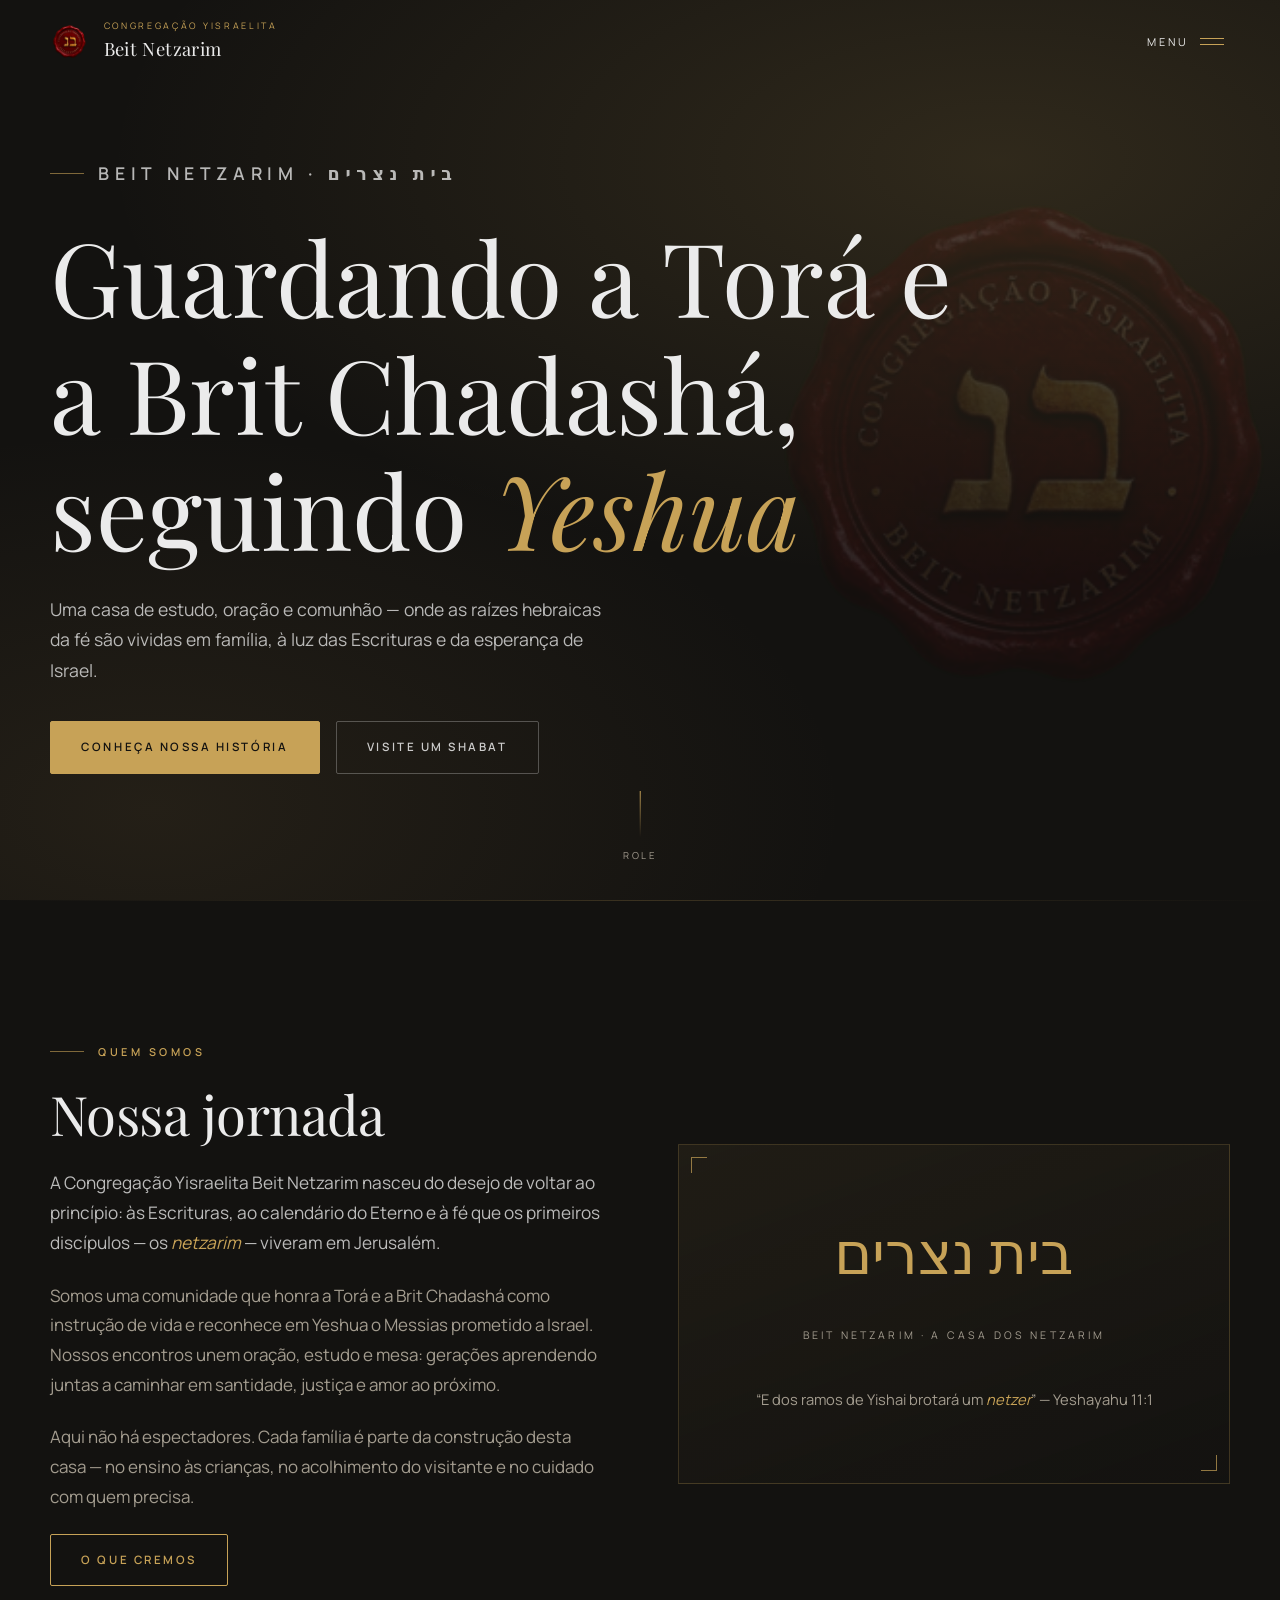
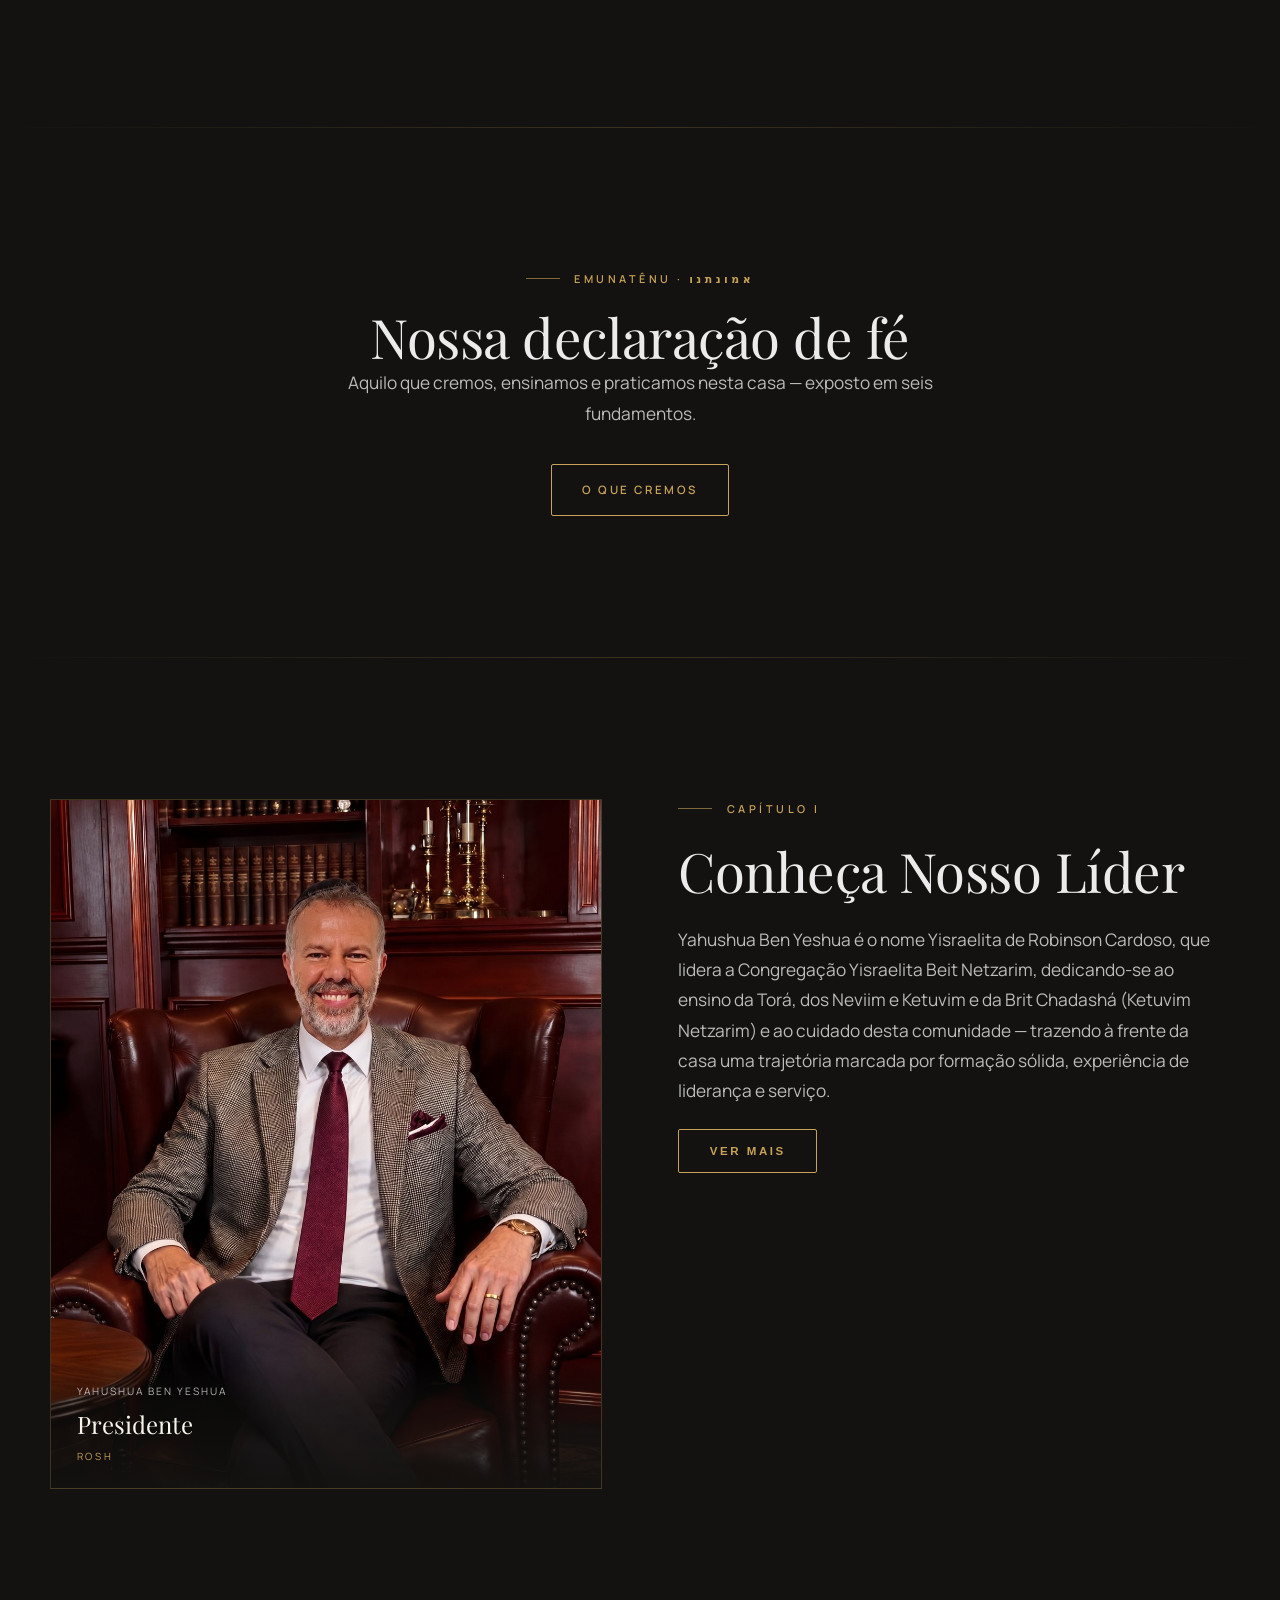
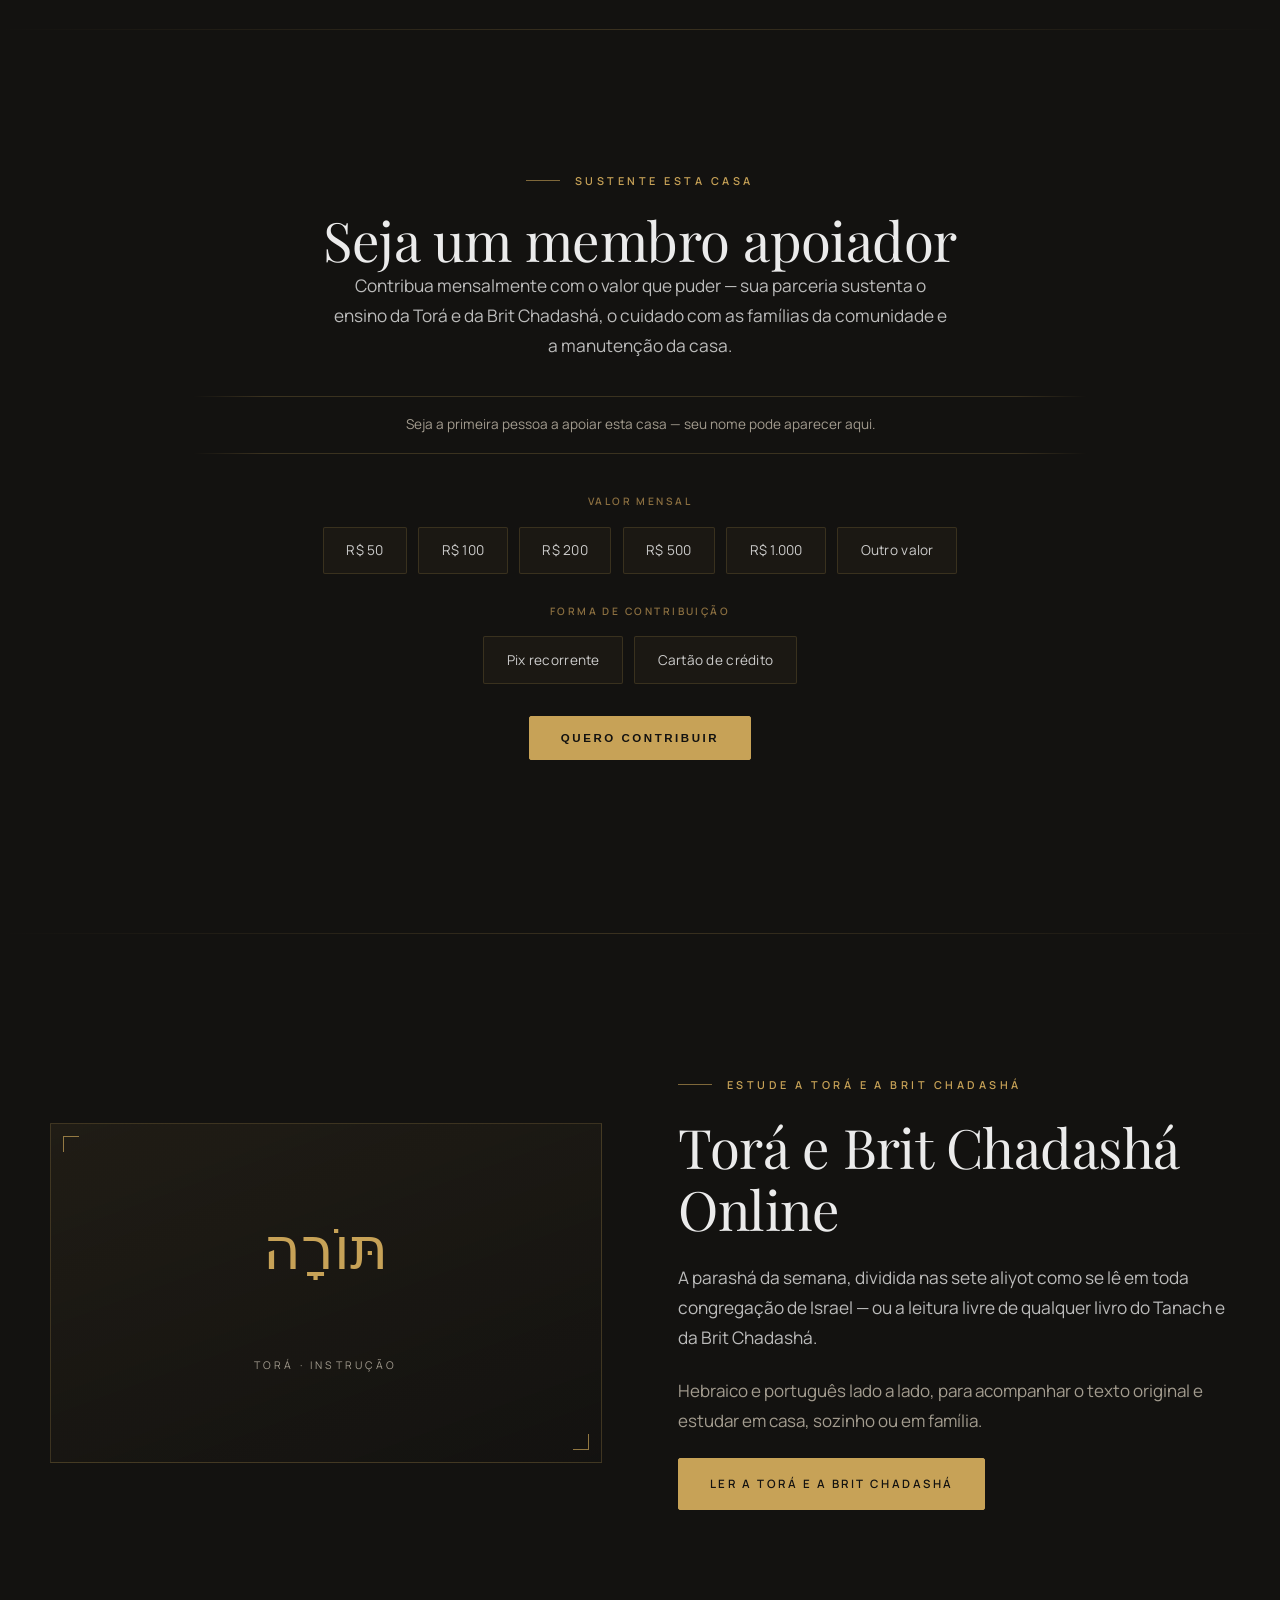
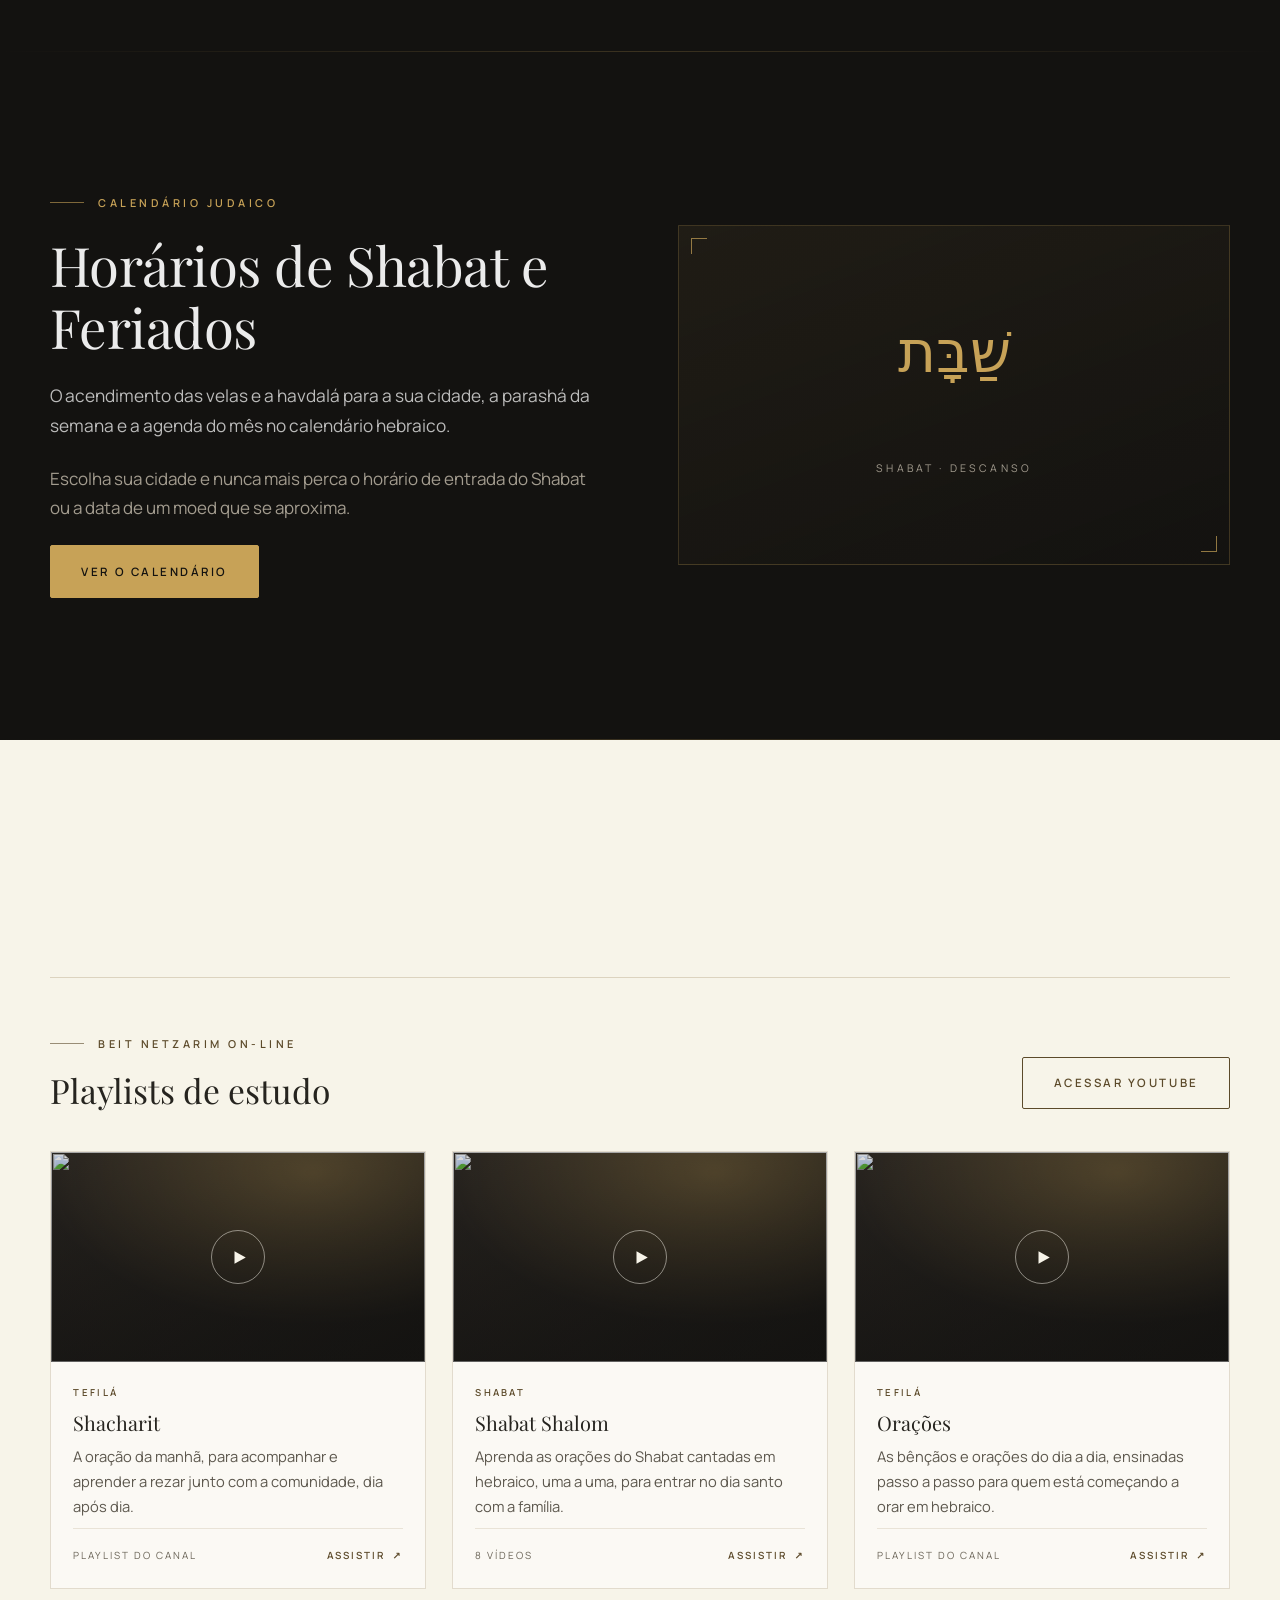
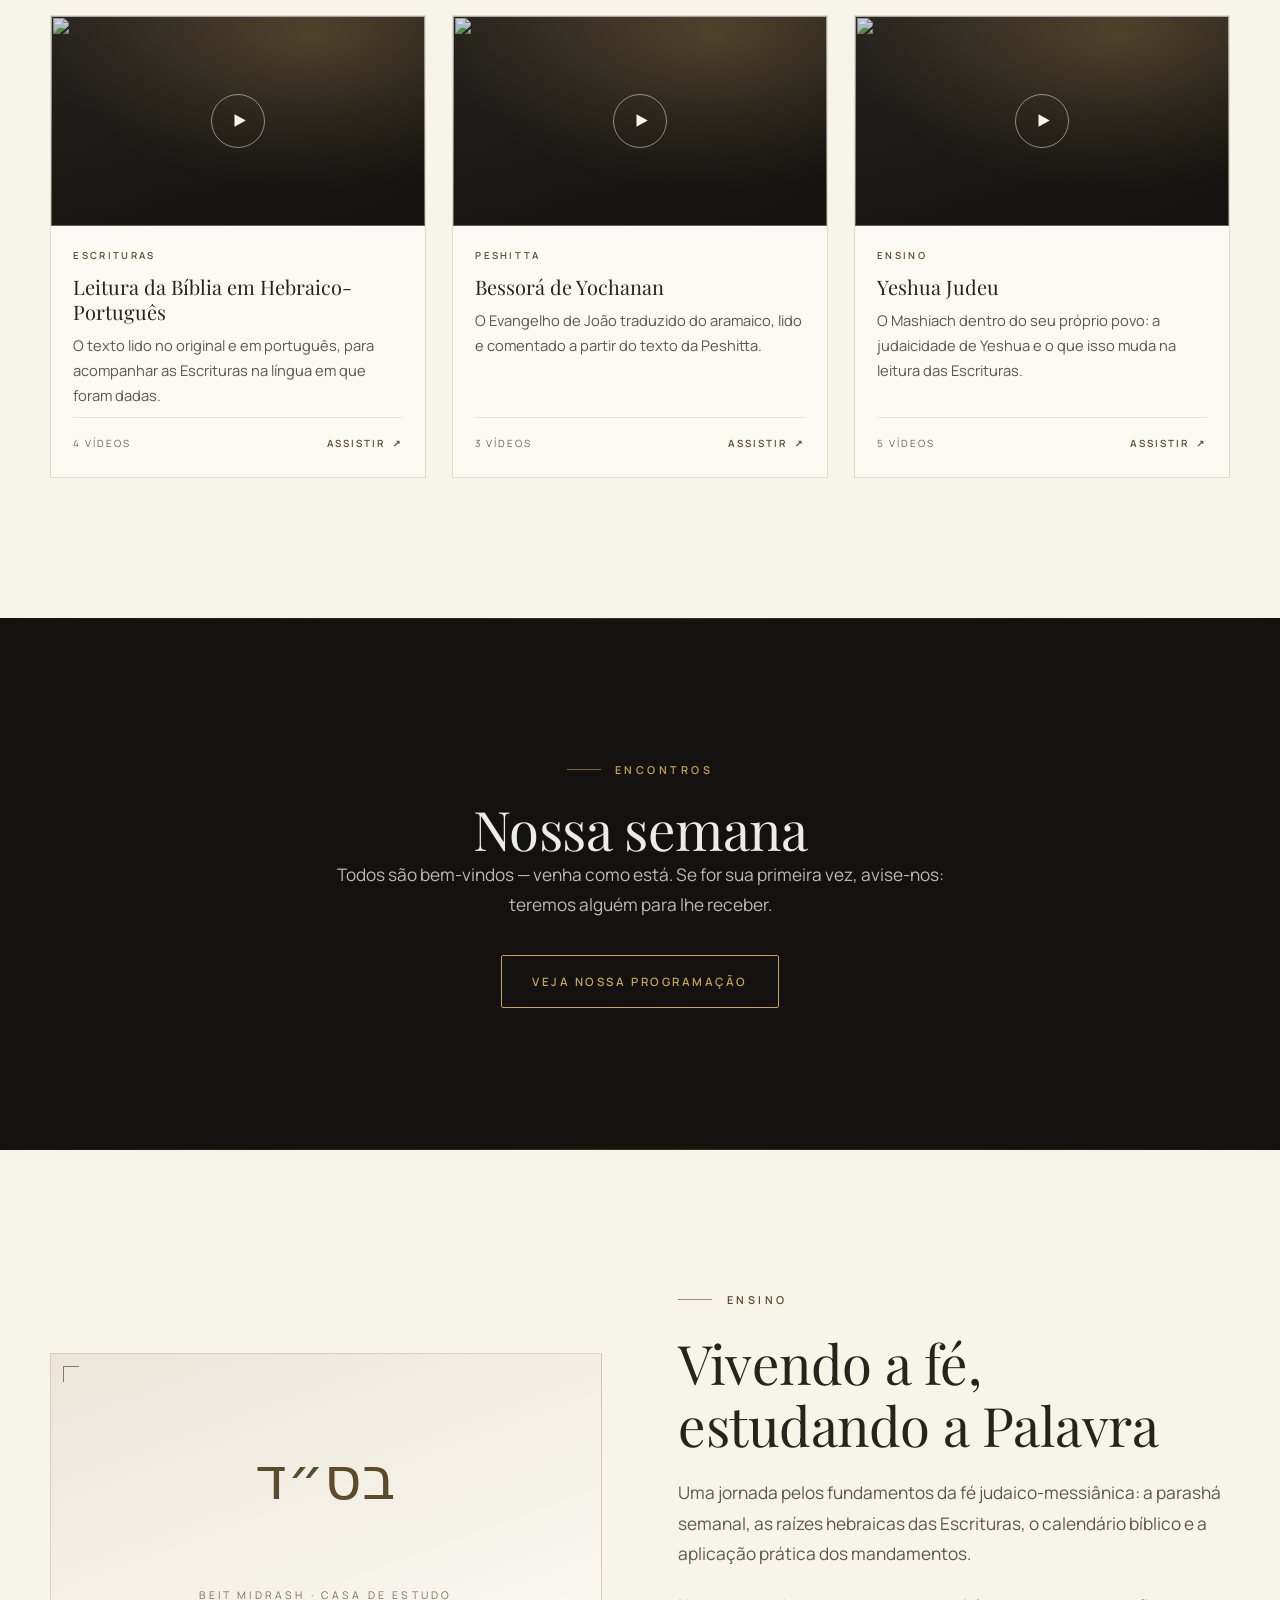
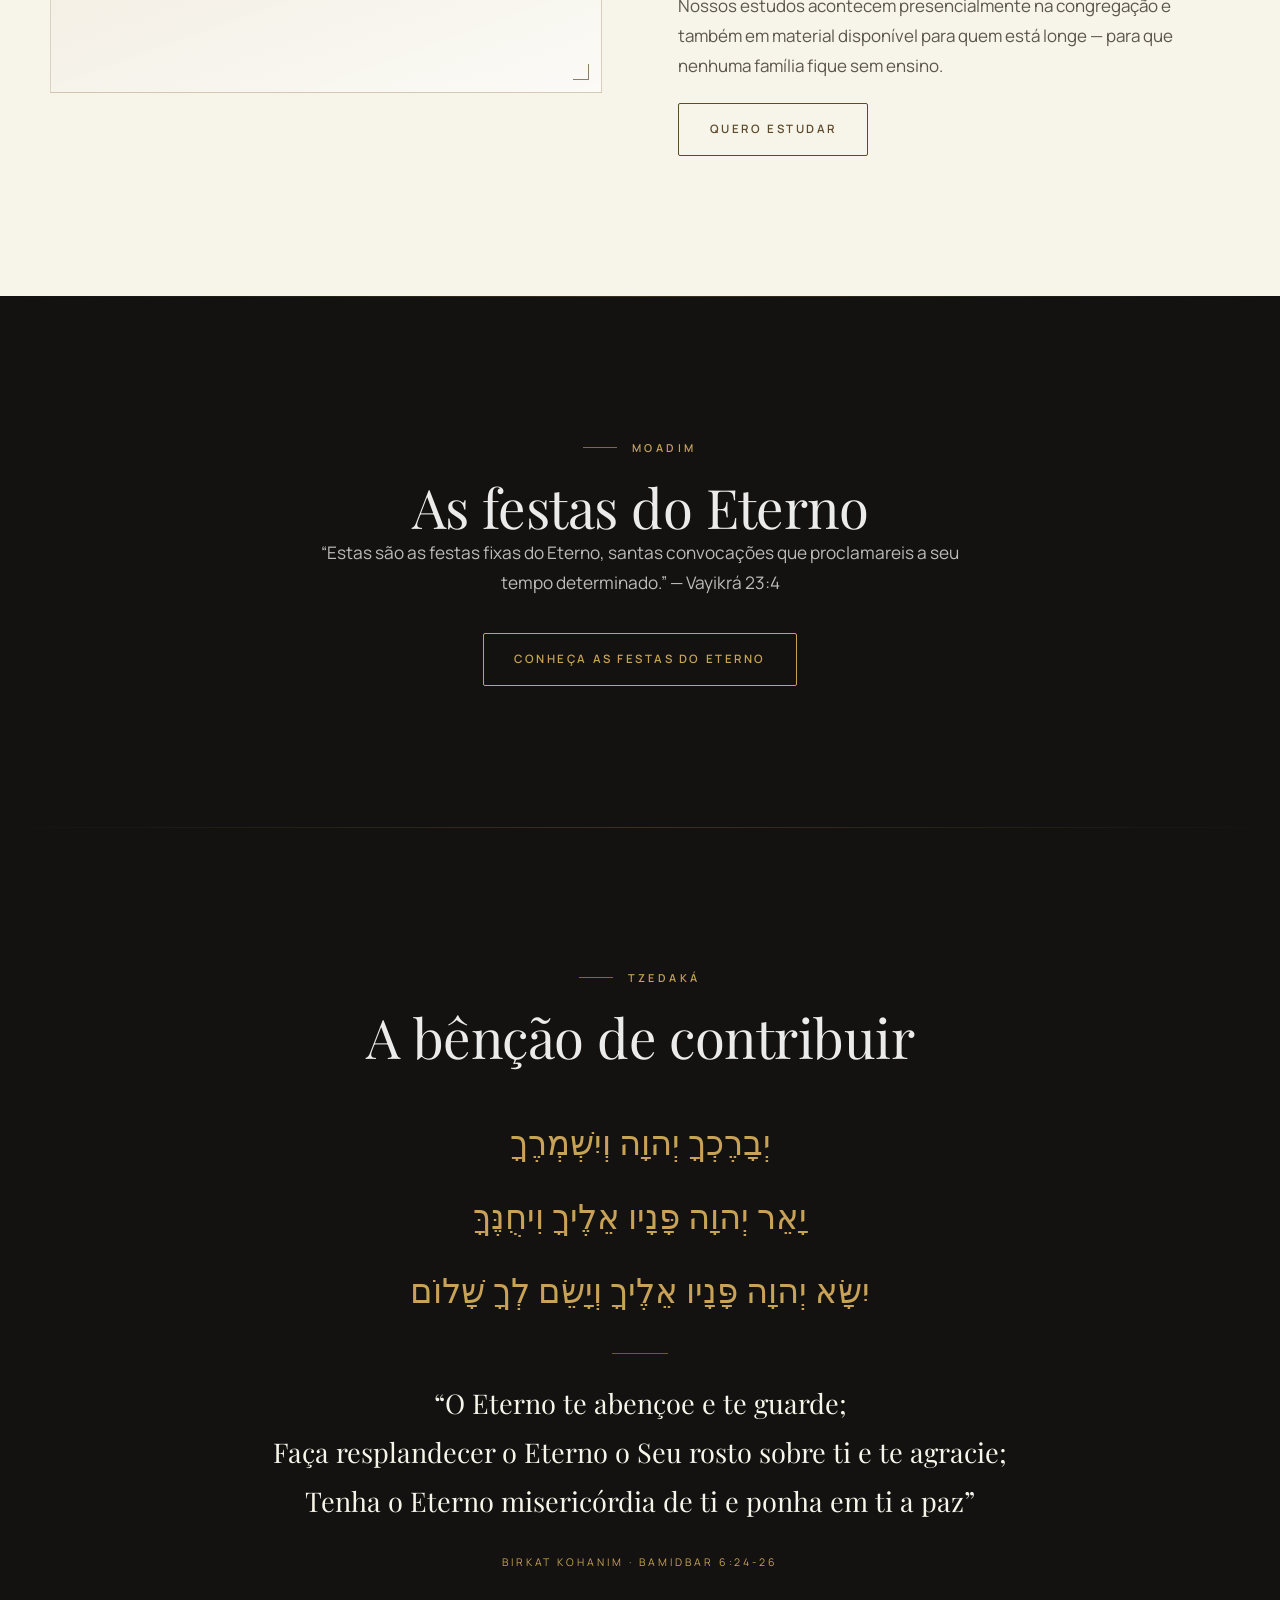
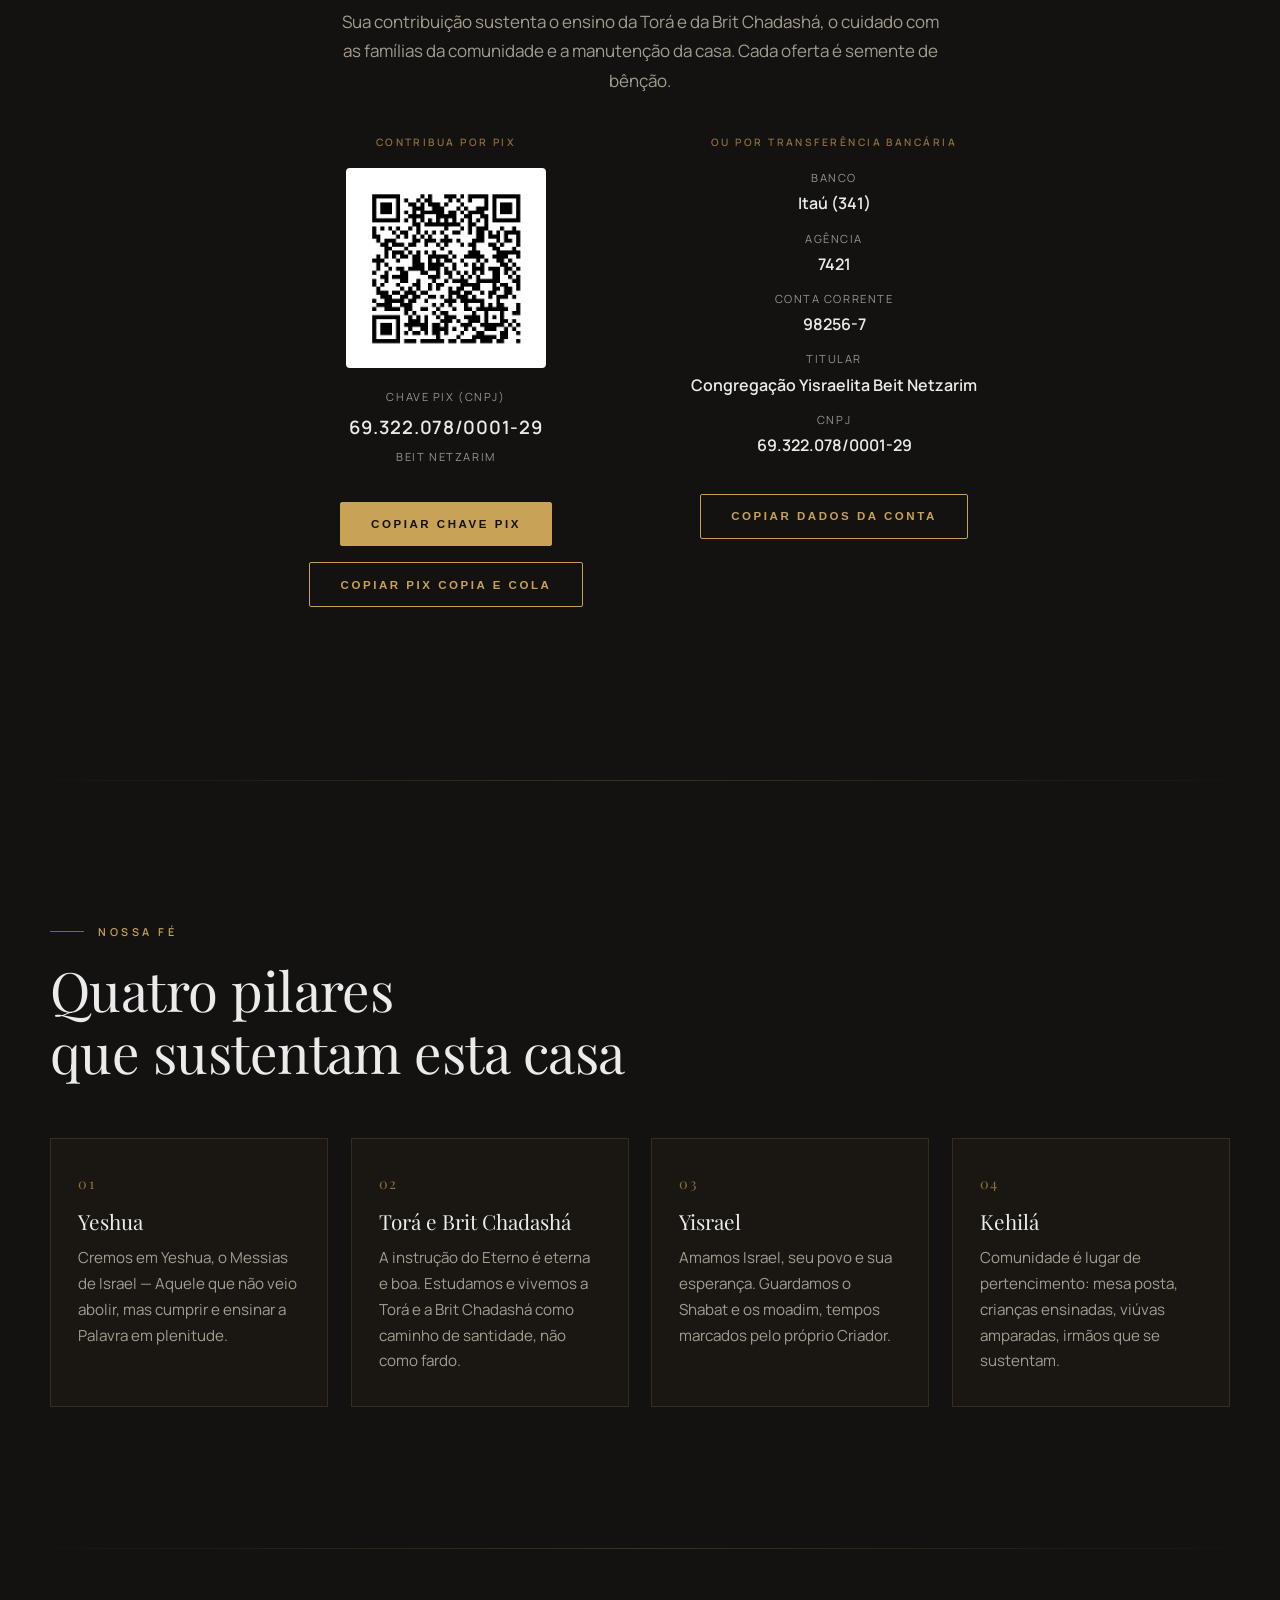
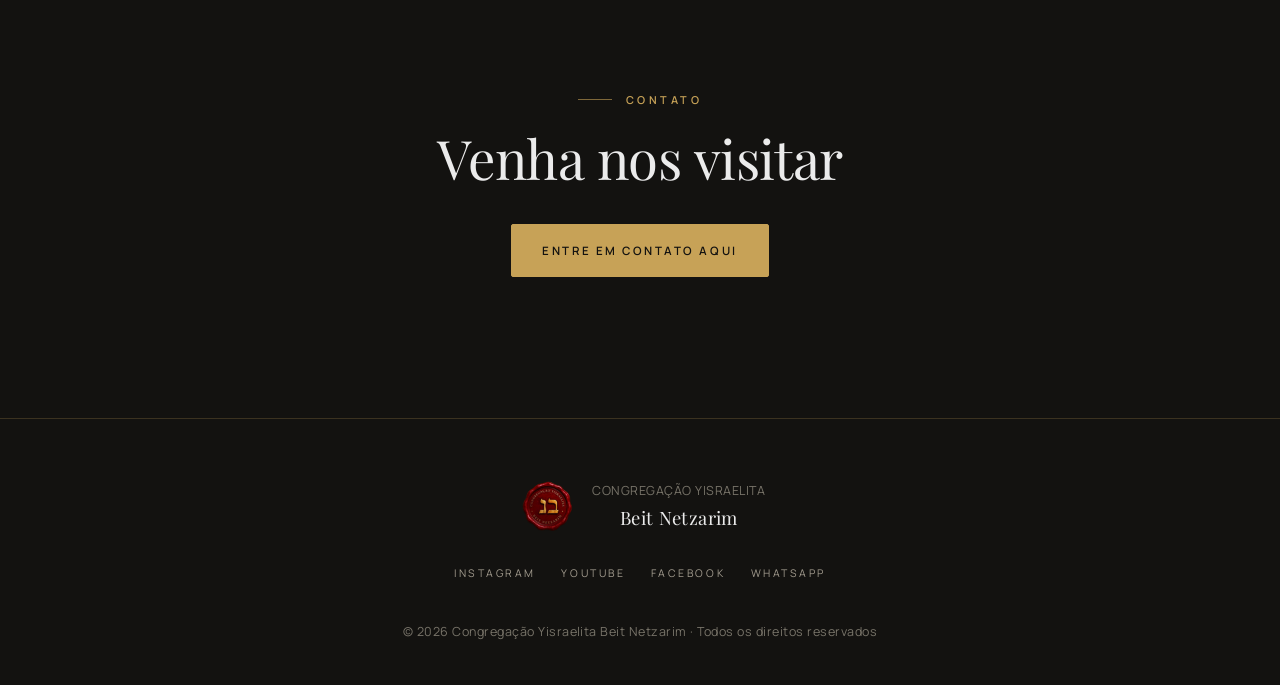
==== commit 1c2c0b71: "Tzedaka: Pix e transferencia bancaria lado a lado Co-Authored-By: Claude Sonnet 5.5 <noreply@anthrop" ====
--- a/index.html
+++ b/index.html
@@ -12,10 +12,10 @@
 <meta property="og:title" content="Congregação Yisraelita Beit Netzarim">
 <meta property="og:description" content="Guardando a Torá e a Brit Chadashá, seguindo Yeshua. Uma casa de estudo, oração e comunhão nas raízes hebraicas da fé.">
 <meta property="og:locale" content="pt_BR">
-<meta property="og:url" content="https://beitnetzarim.com.br/">
-<meta property="og:image" content="https://beitnetzarim.com.br/logo.png">
+<meta property="og:url" content="https://beitnetzarim.org.br/">
+<meta property="og:image" content="https://beitnetzarim.org.br/logo.png">
 <meta name="twitter:card" content="summary_large_image">
-<link rel="canonical" href="https://beitnetzarim.com.br/">
+<link rel="canonical" href="https://beitnetzarim.org.br/">
 
 <link rel="icon" href="favicon.png" type="image/png">
 <link rel="apple-touch-icon" href="icon-180.png">
@@ -486,14 +486,17 @@
     <p class="muted reveal" style="margin-top:2rem">Sua contribuição sustenta o ensino da Torá e da Brit Chadashá, o cuidado com as
       famílias da comunidade e a manutenção da casa. Cada oferta é semente de bênção.</p>
     <div class="pix-painel reveal" id="tzedaka-pix">
+     <div class="pix-coluna">
       <p class="apoiador-rotulo">Contribua por Pix</p>
-      <img class="pix-painel__qr" src="pix-qr.jpg" alt="QR Code Pix da Congregação Beit Netzarim" width="200" height="200" loading="lazy">
+      <img class="pix-painel__qr" src="pix-qr.jpg" alt="QR Code Pix da Congregação Beit Netzarim" width="200" height="200">
       <p class="pix-painel__chave"><small>Chave Pix (CNPJ)</small><strong>69.322.078/0001-29</strong><small>Beit Netzarim</small></p>
       <div class="btn-row" style="justify-content:center">
         <button type="button" class="btn btn--solid" data-copiar="69322078000129">Copiar chave Pix</button>
         <button type="button" class="btn" data-copiar="00020126360014BR.GOV.BCB.PIX0114693220780001295204000053039865802BR5913Beit Netzarim6005Bahia62070503***6304A405">Copiar Pix copia e cola</button>
       </div>
       <p class="apoiador-aviso" id="pixAviso" role="status"></p>
+     </div>
+     <div class="pix-coluna">
       <p class="apoiador-rotulo">Ou por transferência bancária</p>
       <dl class="conta-banco">
         <div><dt>Banco</dt><dd>Itaú (341)</dd></div>
@@ -505,6 +508,7 @@
       <div class="btn-row" style="justify-content:center">
         <button type="button" class="btn" data-copiar="Banco: Itaú (341)&#10;Agência: 7421&#10;Conta corrente: 98256-7&#10;Titular: Congregação Yisraelita Beit Netzarim&#10;CNPJ: 69.322.078/0001-29">Copiar dados da conta</button>
       </div>
+     </div>
     </div>
   </div>
 </section>
--- a/styles.css
+++ b/styles.css
@@ -809,7 +809,9 @@
 }
 
 /* --- Tzedaká: Pix --- */
-.pix-painel{max-width:26rem;margin:2.4rem auto 0;text-align:center}
+.pix-painel{max-width:46rem;margin:2.4rem auto 0;text-align:center;display:grid;grid-template-columns:1fr 1fr;gap:3rem 2.5rem;align-items:start}
+.pix-coluna .apoiador-rotulo{margin-top:0}
+@media(max-width:720px){.pix-painel{grid-template-columns:1fr;max-width:26rem}}
 .pix-painel__qr{display:block;margin:0 auto 1.2rem;width:200px;height:200px;background:#fff;padding:.6rem;border-radius:4px}
 .pix-painel__chave{display:flex;flex-direction:column;gap:.25rem;margin:0 0 1.4rem}
 .pix-painel__chave small{font-size:.7rem;letter-spacing:.14em;text-transform:uppercase;color:rgba(235,235,235,.6)}
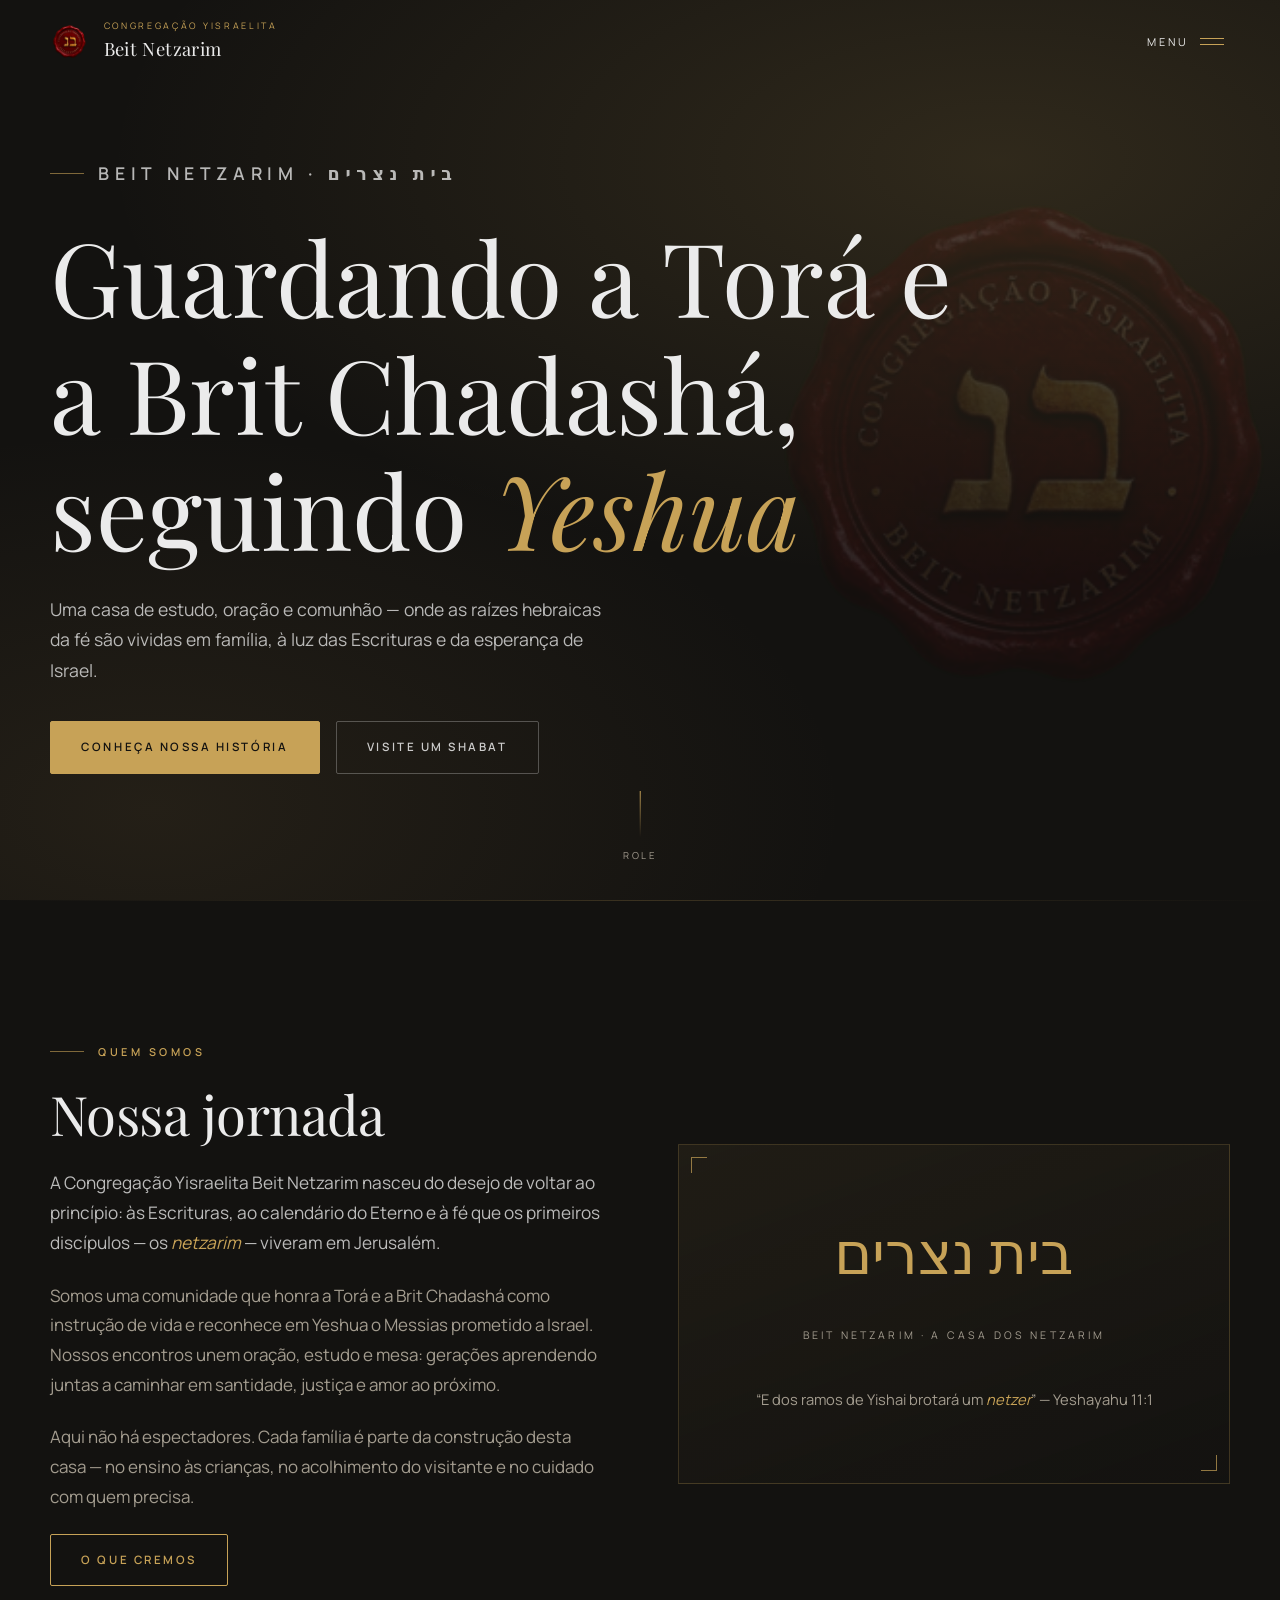
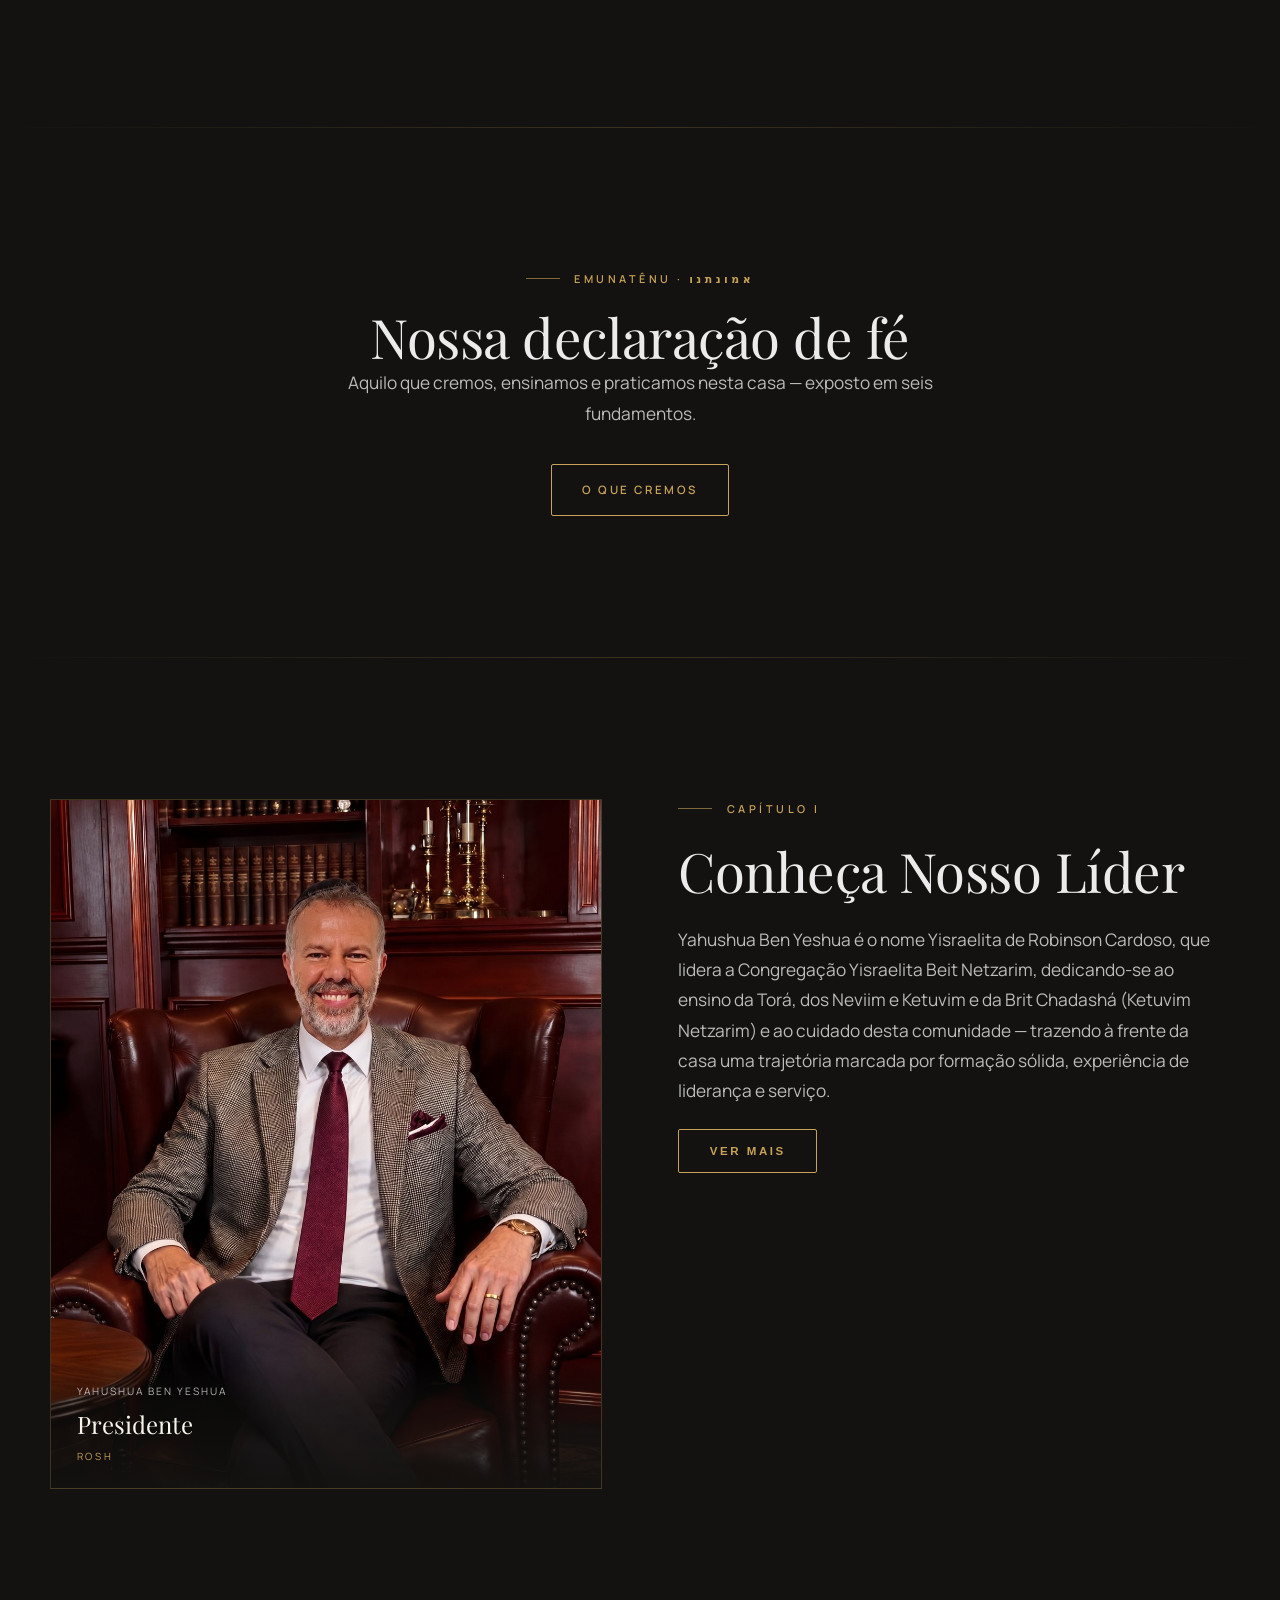
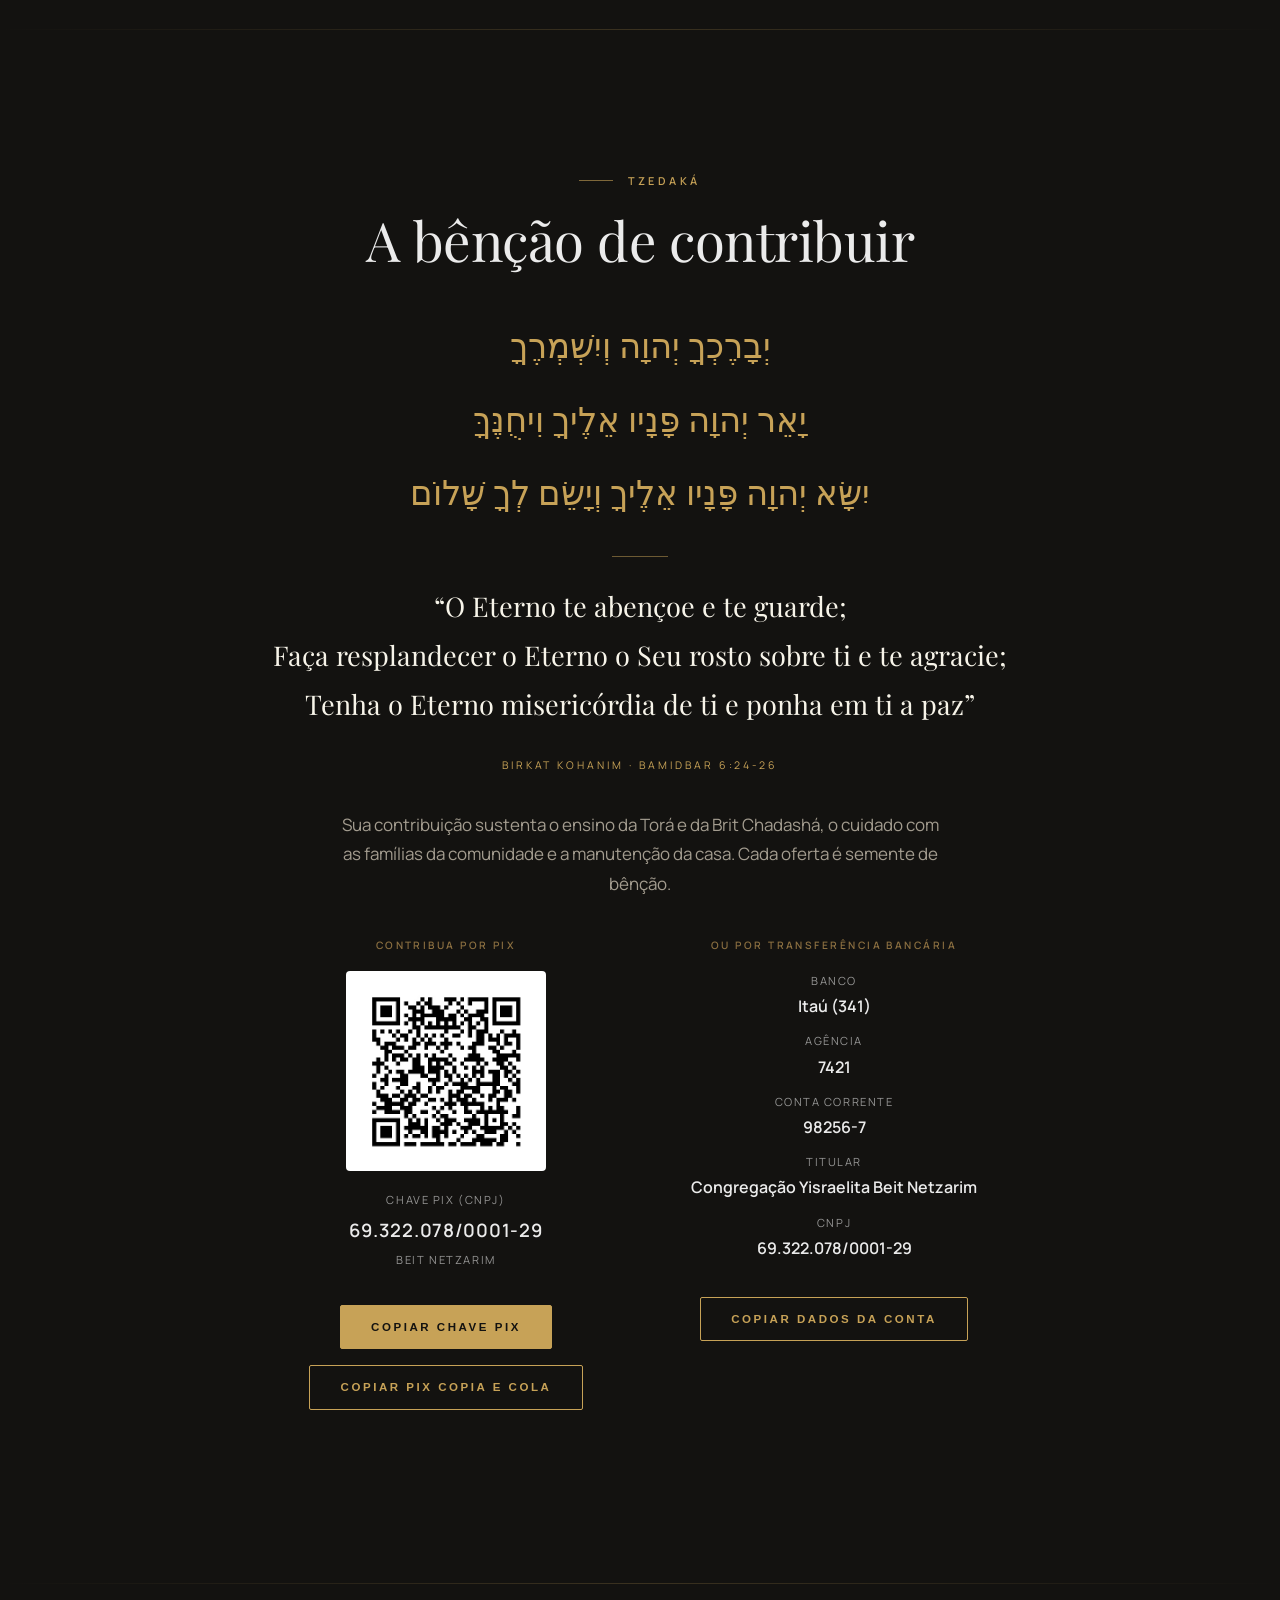
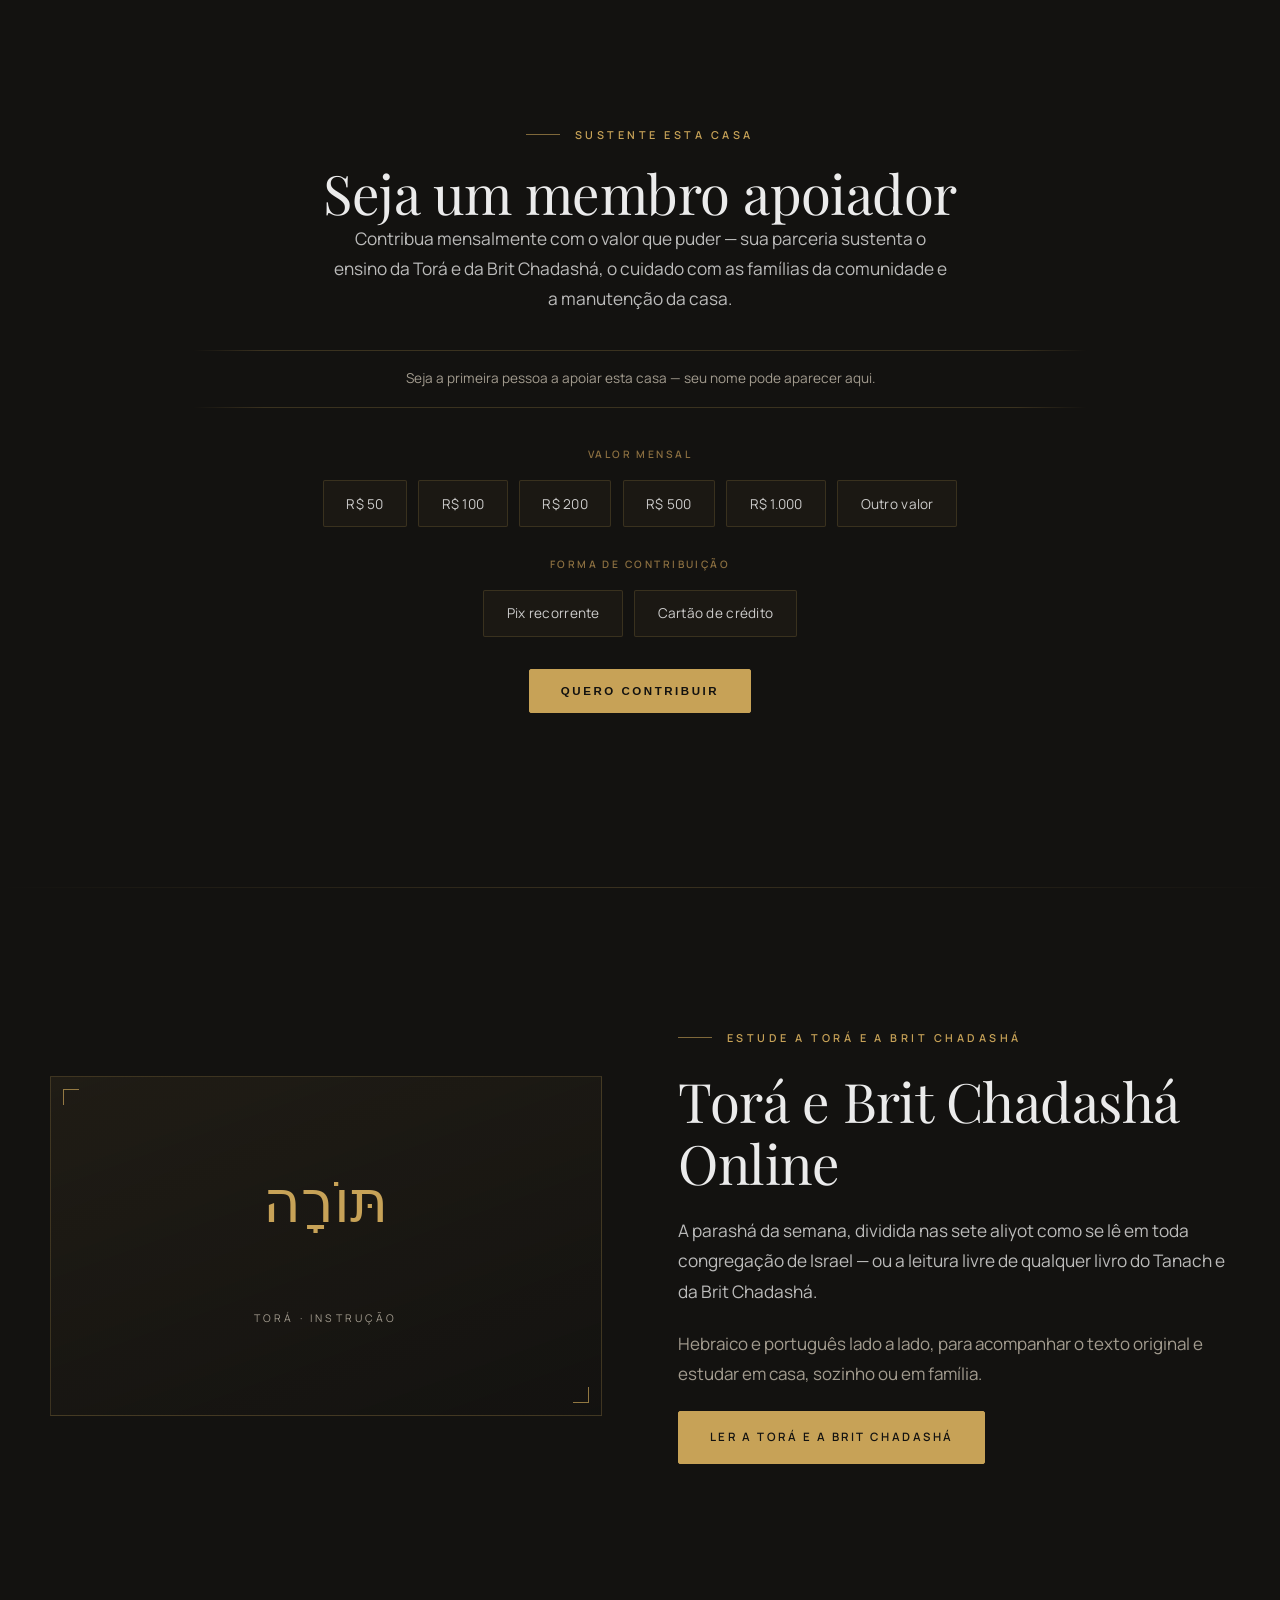
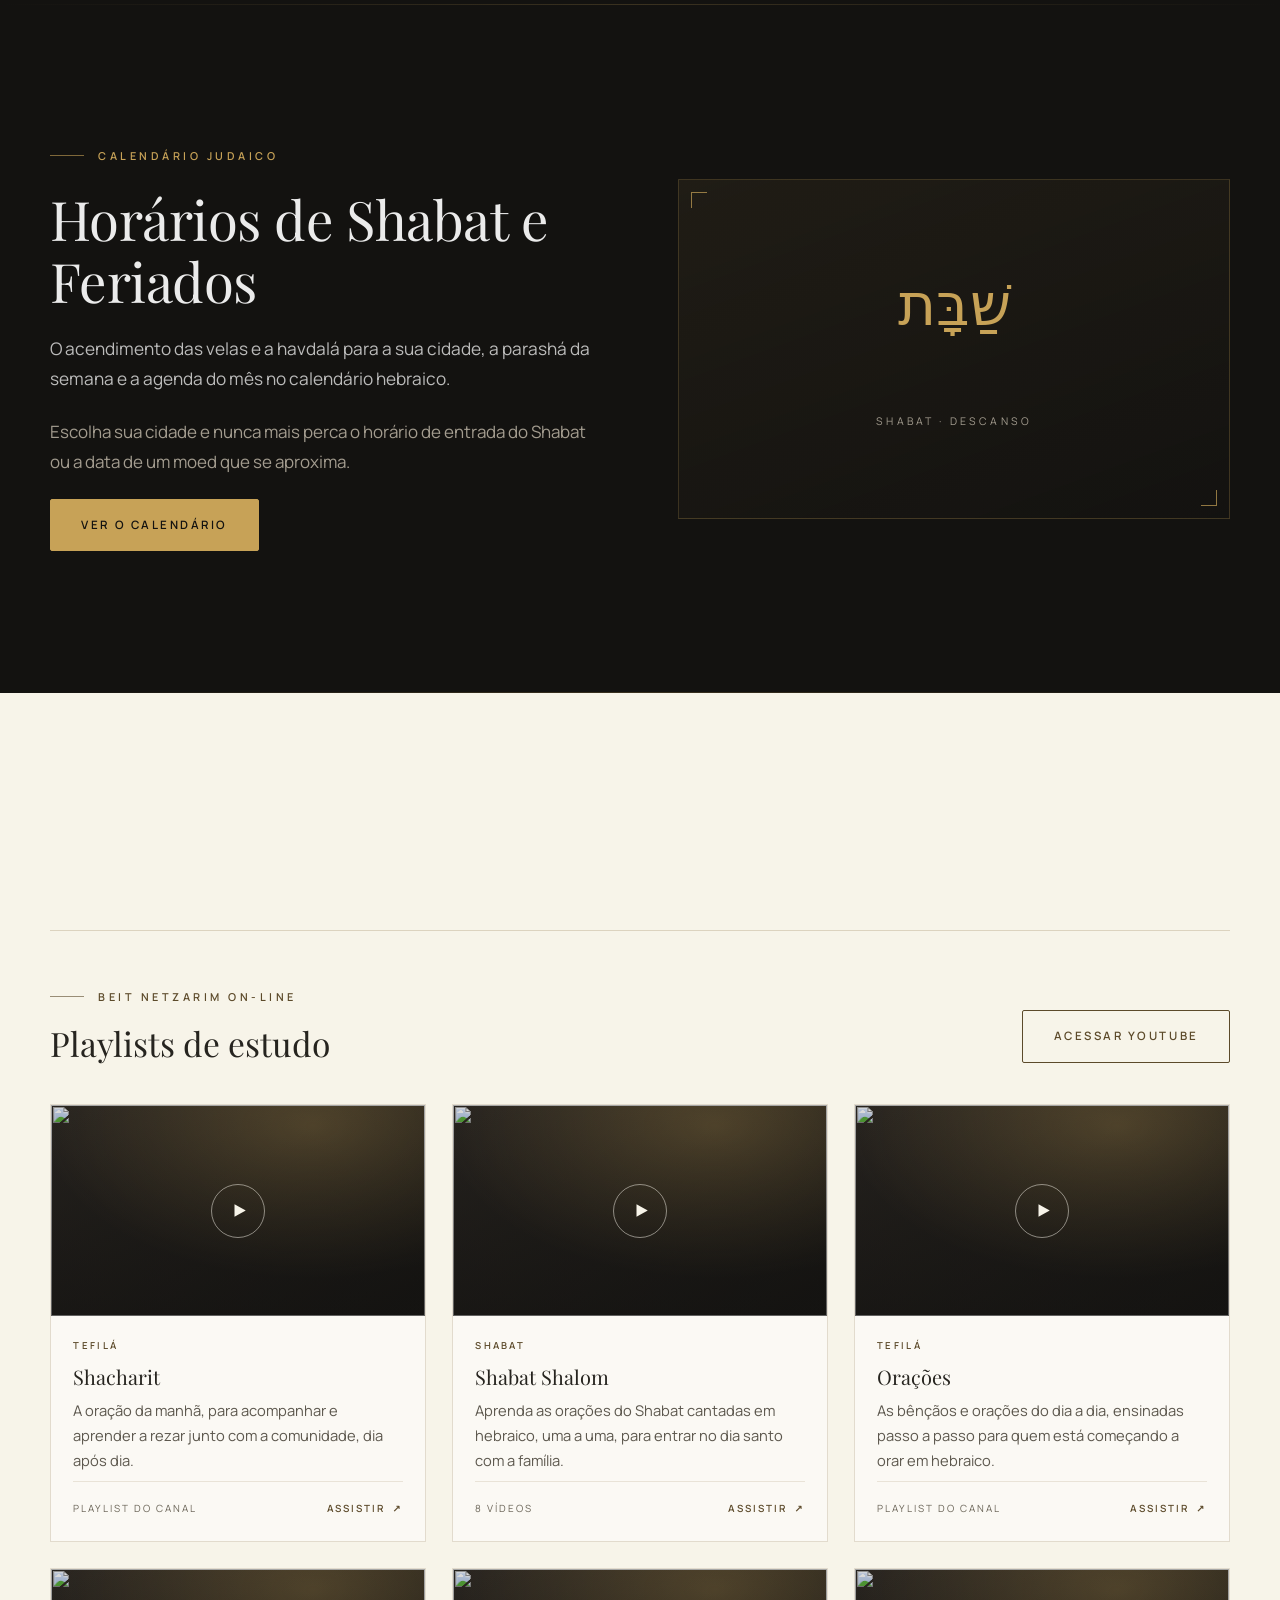
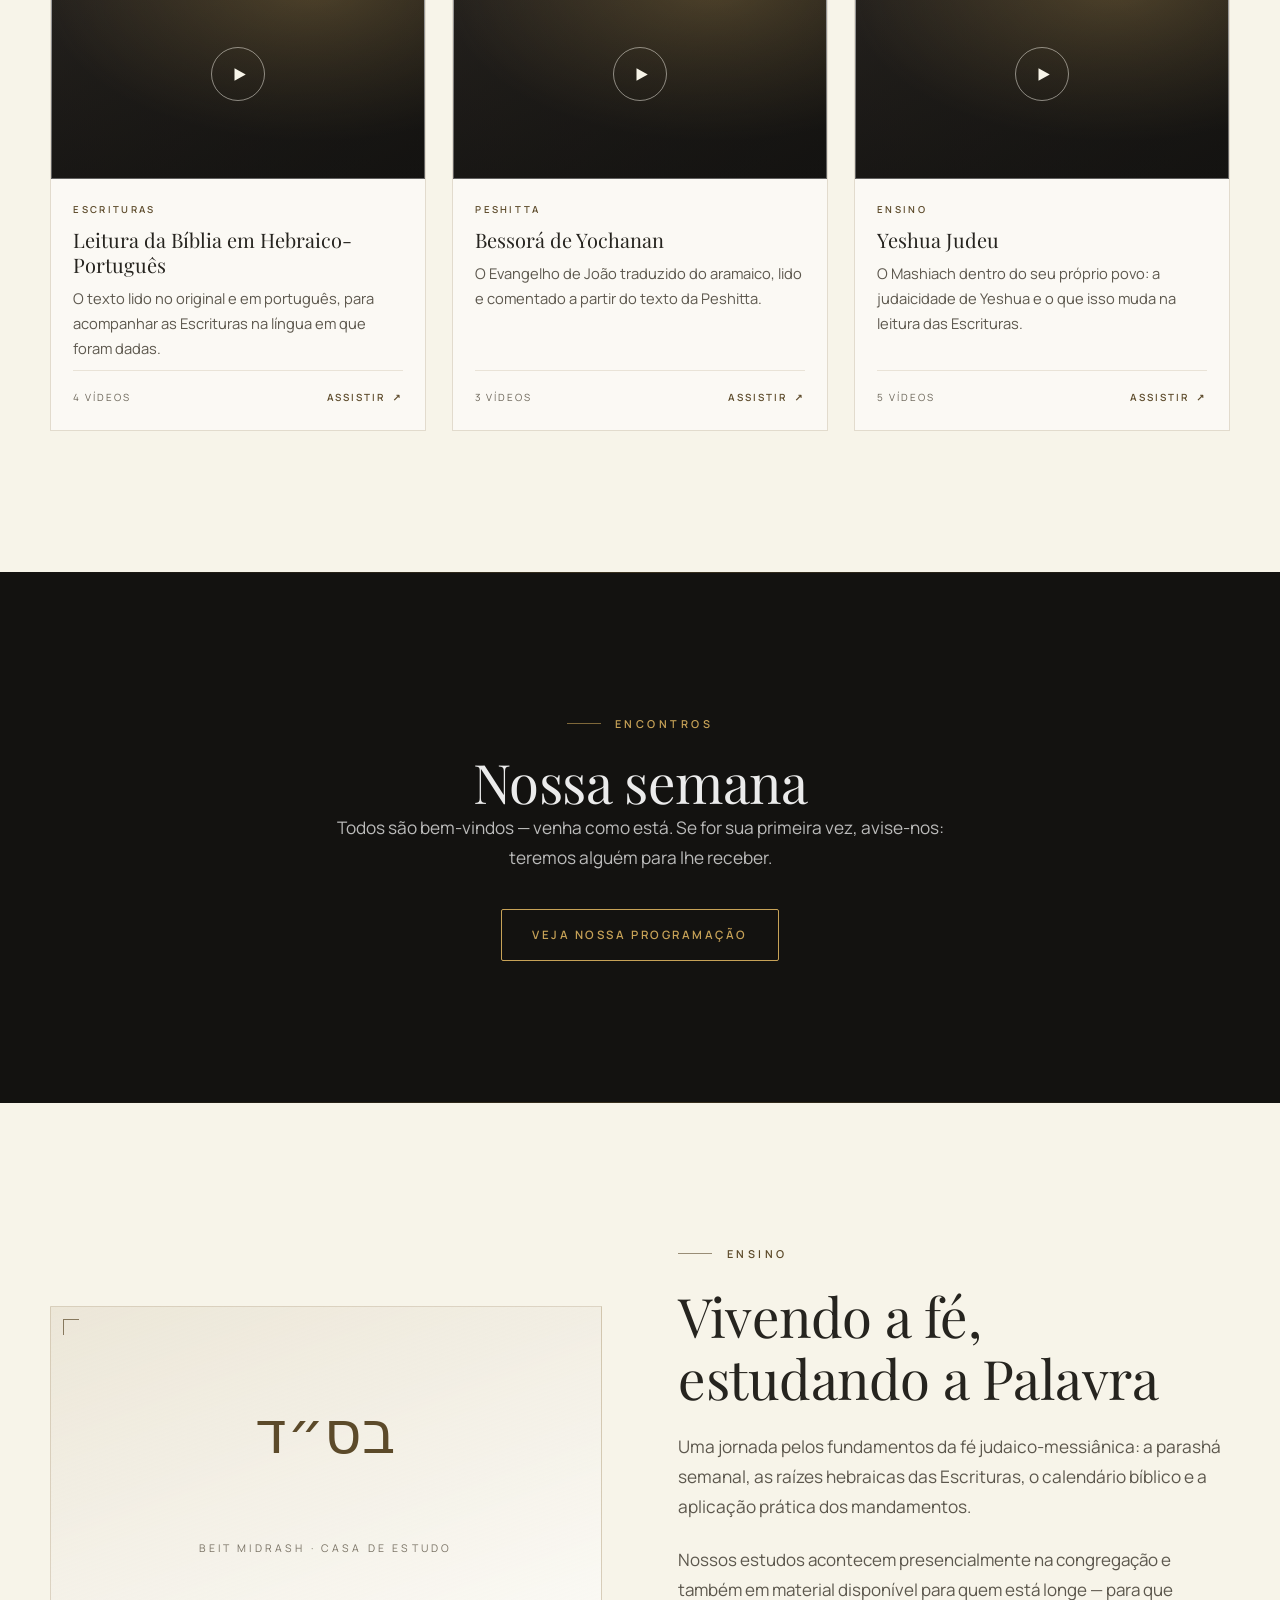
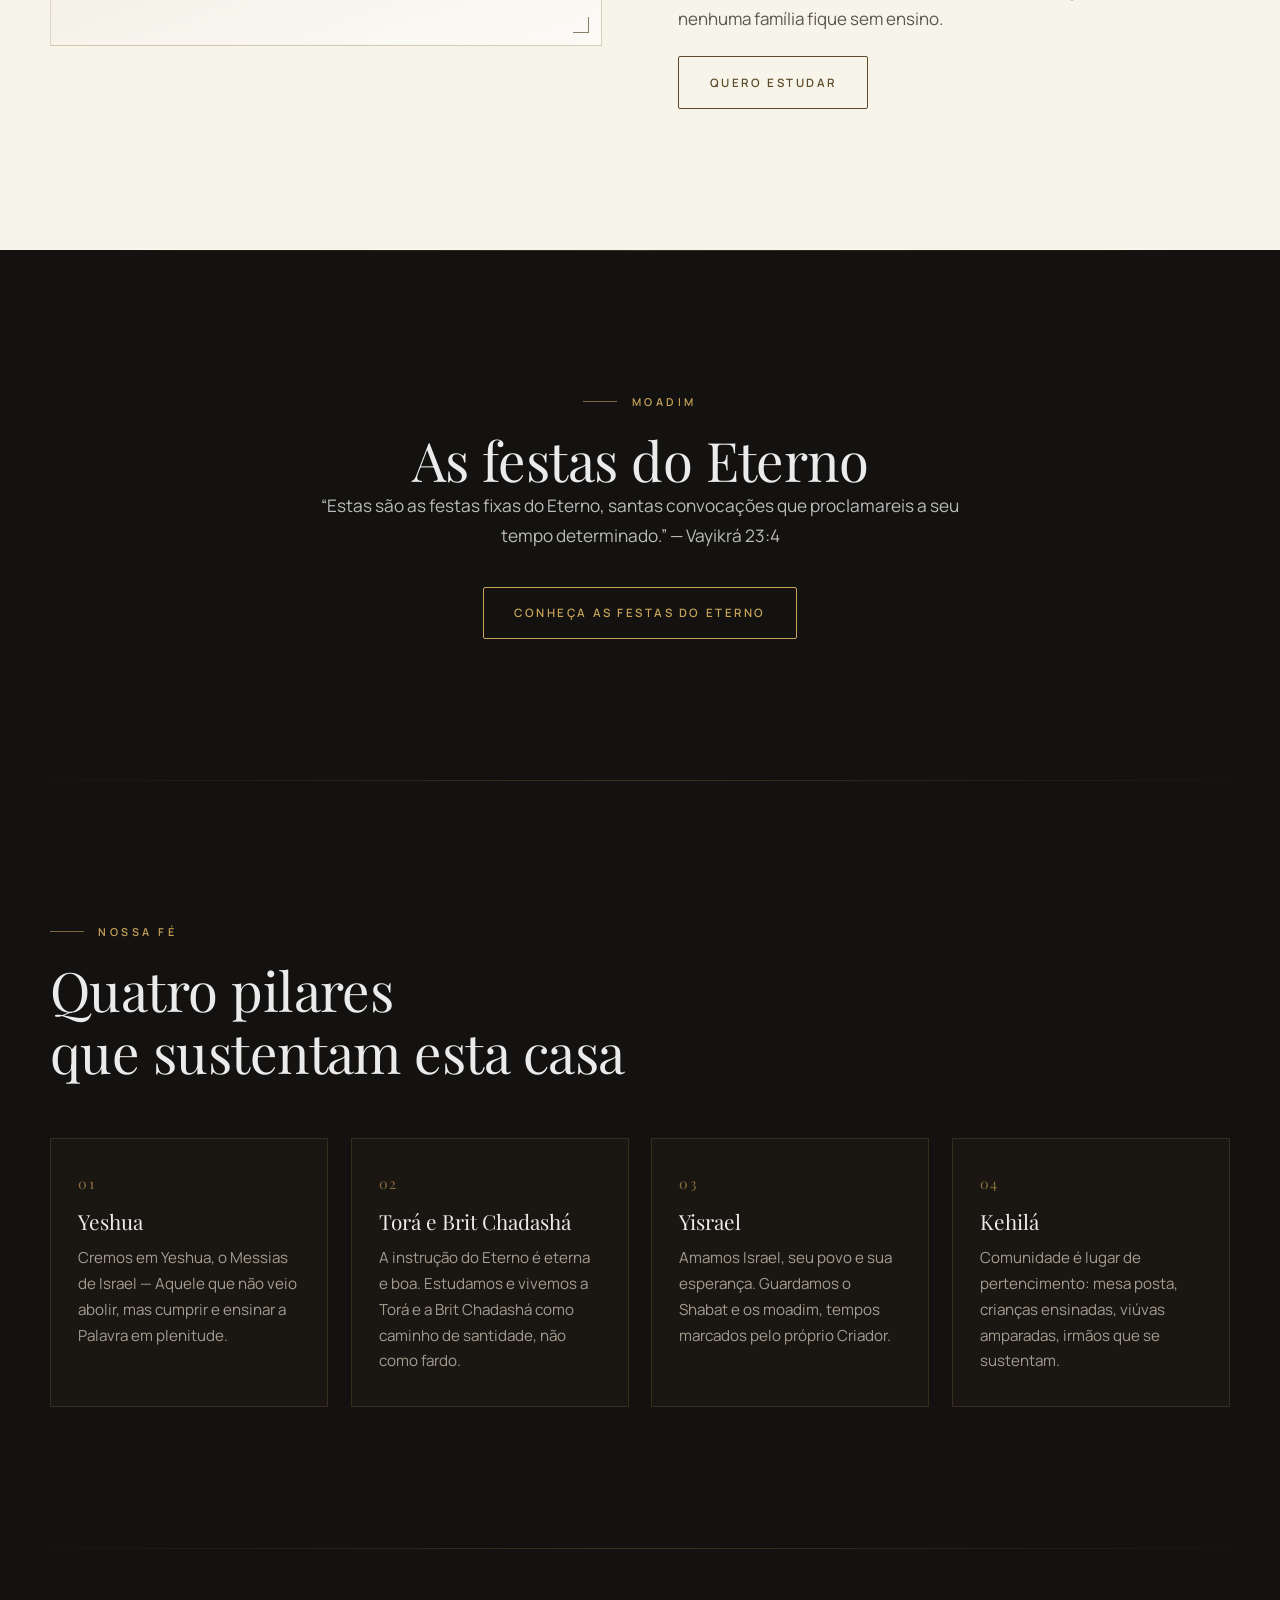
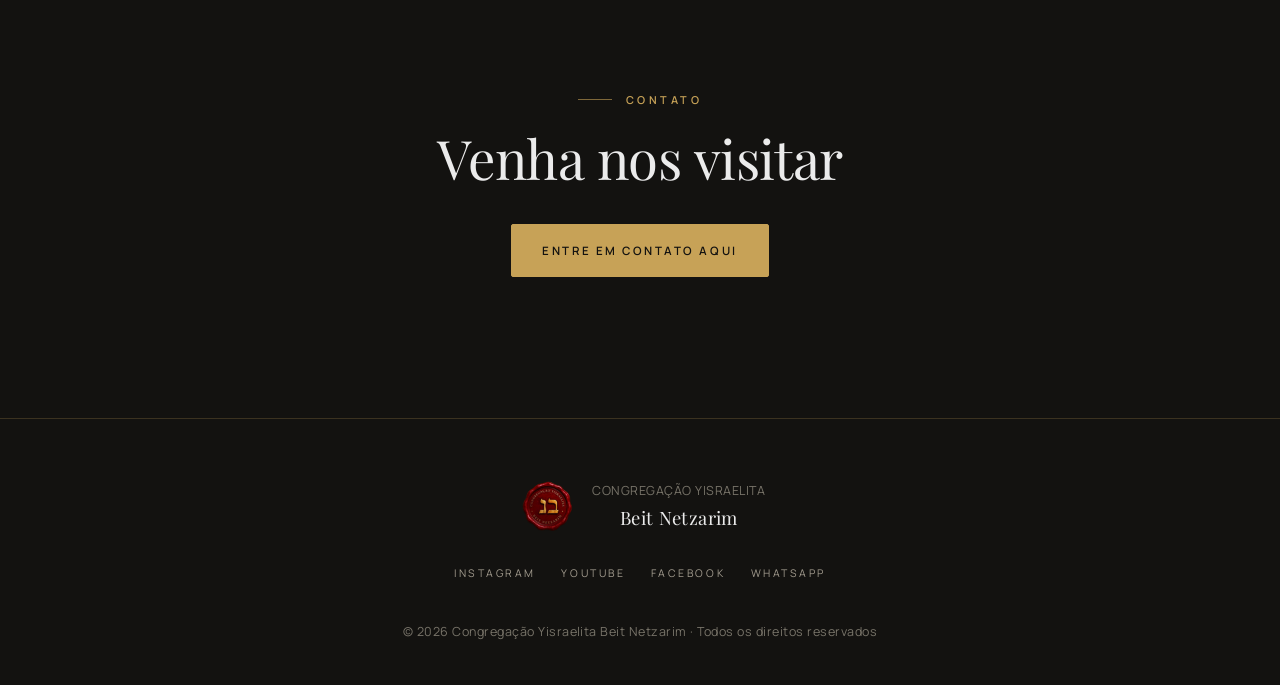
==== commit 8d28d3c0: "Mover Tzedaka (bencao de contribuir) para antes de Seja um membro apoiador Co-Authored-By: Claude So" ====
--- a/index.html
+++ b/index.html
@@ -214,259 +214,6 @@
 
 <hr class="rule">
 
-<!-- ==================== SEJA UM MEMBRO APOIADOR ==================== -->
-<section id="apoiador">
-  <div class="wrap quote">
-    <p class="eyebrow center reveal">Sustente esta casa</p>
-    <h2 class="reveal">Seja um membro apoiador</h2>
-    <p class="lead reveal" style="max-width:56ch;margin-inline:auto">Contribua mensalmente com o valor que puder —
-      sua parceria sustenta o ensino da Torá e da Brit Chadashá, o cuidado com as famílias da comunidade e a manutenção da casa.</p>
-
-    <div class="doadores-ticker reveal" id="doadoresTicker" aria-label="Membros apoiadores">
-      <div class="doadores-ticker__trilho" id="doadoresTrilho"></div>
-    </div>
-
-    <div class="apoiador-painel reveal">
-      <p class="apoiador-rotulo">Valor mensal</p>
-      <div class="apoiador-valores" role="group" aria-label="Escolha o valor da contribuição mensal">
-        <button type="button" class="apoiador-opcao" data-valor="50">R$ 50</button>
-        <button type="button" class="apoiador-opcao" data-valor="100">R$ 100</button>
-        <button type="button" class="apoiador-opcao" data-valor="200">R$ 200</button>
-        <button type="button" class="apoiador-opcao" data-valor="500">R$ 500</button>
-        <button type="button" class="apoiador-opcao" data-valor="1000">R$ 1.000</button>
-        <button type="button" class="apoiador-opcao" data-valor="outro">Outro valor</button>
-      </div>
-      <label class="apoiador-outro" id="apoiadorOutroWrap" hidden>Digite o valor mensal (R$)
-        <input type="number" id="apoiadorOutroValor" min="1" step="1" inputmode="numeric" placeholder="Ex.: 150">
-      </label>
-
-      <p class="apoiador-rotulo">Forma de contribuição</p>
-      <div class="apoiador-valores" role="group" aria-label="Escolha a forma de contribuição">
-        <button type="button" class="apoiador-opcao" data-forma="Pix recorrente">Pix recorrente</button>
-        <button type="button" class="apoiador-opcao" data-forma="Cartão de crédito">Cartão de crédito</button>
-      </div>
-
-      <div class="btn-row" style="justify-content:center;margin-top:2rem">
-        <button type="button" class="btn btn--solid" id="apoiadorContinuar">Quero contribuir</button>
-      </div>
-      <p class="apoiador-aviso" id="apoiadorAviso" role="status"></p>
-    </div>
-  </div>
-</section>
-
-<hr class="rule">
-
-<!-- ==================== TORÁ E BRIT CHADASHÁ ONLINE ==================== -->
-<section id="torah-online">
-  <div class="wrap split">
-    <div class="plate reveal">
-      <span class="hebrew">תּוֹרָה</span>
-      <span class="translit">Torá &middot; Instrução</span>
-    </div>
-    <div class="stack">
-      <p class="eyebrow reveal">Estude a Torá e a Brit Chadashá</p>
-      <h2 class="reveal">Torá e Brit Chadashá Online</h2>
-      <p class="lead reveal">A parashá da semana, dividida nas sete aliyot como se lê em toda
-        congregação de Israel — ou a leitura livre de qualquer livro do Tanach e da Brit Chadashá.</p>
-      <p class="muted reveal">Hebraico e português lado a lado, para acompanhar o texto original e
-        estudar em casa, sozinho ou em família.</p>
-      <div class="btn-row reveal">
-        <a class="btn btn--solid" href="tora.html">Ler a Torá e a Brit Chadashá</a>
-      </div>
-    </div>
-  </div>
-</section>
-
-<hr class="rule">
-
-<!-- ==================== CALENDÁRIO JUDAICO ==================== -->
-<section id="calendario-judaico">
-  <div class="wrap split">
-    <div class="stack">
-      <p class="eyebrow reveal">Calendário judaico</p>
-      <h2 class="reveal">Horários de Shabat e Feriados</h2>
-      <p class="lead reveal">O acendimento das velas e a havdalá para a sua cidade, a parashá da
-        semana e a agenda do mês no calendário hebraico.</p>
-      <p class="muted reveal">Escolha sua cidade e nunca mais perca o horário de entrada do
-        Shabat ou a data de um moed que se aproxima.</p>
-      <div class="btn-row reveal">
-        <a class="btn btn--solid" href="calendario.html">Ver o calendário</a>
-      </div>
-    </div>
-    <div class="plate reveal">
-      <span class="hebrew">שַׁבָּת</span>
-      <span class="translit">Shabat &middot; Descanso</span>
-    </div>
-  </div>
-</section>
-
-<hr class="rule">
-
-<!-- ==================== BEIT NETZARIM ON-LINE ==================== -->
-<section id="beit-netzarim-online" class="light">
-  <!-- ---------- playlists do canal ----------
-       PARA PUBLICAR CADA PLAYLIST:
-       1. troque href="#" pelo endereço da playlist no YouTube
-          (ex.: https://www.youtube.com/playlist?list=PLxxxxxxxxxxxx)
-       2. ajuste o título, a descrição e a quantidade de aulas
-       3. se quiser a capa real, substitua o <div class="pl__play"> por
-          <img src="https://img.youtube.com/vi/ID_DO_VIDEO/hqdefault.jpg" alt="">
-          usando o ID do primeiro vídeo da playlist
-       Enquanto o href continuar "#", o card aparece como "Em breve". -->
-  <div class="wrap">
-    <div class="playlists-head reveal">
-      <div>
-        <p class="eyebrow">Beit Netzarim on-line</p>
-        <h3>Playlists de estudo</h3>
-      </div>
-      <a class="btn" href="https://www.youtube.com/channel/UC_2wBOGGuZ4y0qSCQz2NJFg" data-canal>Acessar YouTube</a>
-    </div>
-
-    <div class="playlists">
-
-      <a class="pl reveal" href="https://www.youtube.com/playlist?list=PLZwtx-fEFDiA">
-        <div class="pl__capa">
-          <img src="https://img.youtube.com/vi/wX2fOnzW16Q/hqdefault.jpg" alt="" loading="lazy">
-          <span class="pl__play" aria-hidden="true"><svg viewBox="0 0 24 24"><path d="M4 2l18 10L4 22z"/></svg></span>
-        </div>
-        <div class="pl__corpo">
-          <span class="pl__serie">Tefilá</span>
-          <span class="pl__titulo">Shacharit</span>
-          <p class="pl__desc">A oração da manhã, para acompanhar e aprender a rezar junto com a
-            comunidade, dia após dia.</p>
-          <span class="pl__rodape"><span class="pl__qtd">Playlist do canal</span><span class="pl__acao">Assistir</span></span>
-        </div>
-      </a>
-
-      <a class="pl reveal" href="https://www.youtube.com/playlist?list=PLAhxFaeY1Tp8">
-        <div class="pl__capa">
-          <img src="https://img.youtube.com/vi/DqpdtEpDHoE/hqdefault.jpg" alt="" loading="lazy">
-          <span class="pl__play" aria-hidden="true"><svg viewBox="0 0 24 24"><path d="M4 2l18 10L4 22z"/></svg></span>
-        </div>
-        <div class="pl__corpo">
-          <span class="pl__serie">Shabat</span>
-          <span class="pl__titulo">Shabat Shalom</span>
-          <p class="pl__desc">Aprenda as orações do Shabat cantadas em hebraico, uma a uma, para
-            entrar no dia santo com a família.</p>
-          <span class="pl__rodape"><span class="pl__qtd">8 vídeos</span><span class="pl__acao">Assistir</span></span>
-        </div>
-      </a>
-
-      <a class="pl reveal" href="https://www.youtube.com/playlist?list=PLdvBGjWq7hrs">
-        <div class="pl__capa">
-          <img src="https://img.youtube.com/vi/4-Qq86yPSdg/hqdefault.jpg" alt="" loading="lazy">
-          <span class="pl__play" aria-hidden="true"><svg viewBox="0 0 24 24"><path d="M4 2l18 10L4 22z"/></svg></span>
-        </div>
-        <div class="pl__corpo">
-          <span class="pl__serie">Tefilá</span>
-          <span class="pl__titulo">Orações</span>
-          <p class="pl__desc">As bênçãos e orações do dia a dia, ensinadas passo a passo para quem
-            está começando a orar em hebraico.</p>
-          <span class="pl__rodape"><span class="pl__qtd">Playlist do canal</span><span class="pl__acao">Assistir</span></span>
-        </div>
-      </a>
-
-      <a class="pl reveal" href="https://www.youtube.com/playlist?list=PLDzP4UAe86XY">
-        <div class="pl__capa">
-          <img src="https://img.youtube.com/vi/08r-sev95dw/hqdefault.jpg" alt="" loading="lazy">
-          <span class="pl__play" aria-hidden="true"><svg viewBox="0 0 24 24"><path d="M4 2l18 10L4 22z"/></svg></span>
-        </div>
-        <div class="pl__corpo">
-          <span class="pl__serie">Escrituras</span>
-          <span class="pl__titulo">Leitura da Bíblia em Hebraico-Português</span>
-          <p class="pl__desc">O texto lido no original e em português, para acompanhar as Escrituras
-            na língua em que foram dadas.</p>
-          <span class="pl__rodape"><span class="pl__qtd">4 vídeos</span><span class="pl__acao">Assistir</span></span>
-        </div>
-      </a>
-
-      <a class="pl reveal" href="https://www.youtube.com/playlist?list=PLG7YoGF0X_nk">
-        <div class="pl__capa">
-          <img src="https://img.youtube.com/vi/syJgu8kSFXY/hqdefault.jpg" alt="" loading="lazy">
-          <span class="pl__play" aria-hidden="true"><svg viewBox="0 0 24 24"><path d="M4 2l18 10L4 22z"/></svg></span>
-        </div>
-        <div class="pl__corpo">
-          <span class="pl__serie">Peshitta</span>
-          <span class="pl__titulo">Bessorá de Yochanan</span>
-          <p class="pl__desc">O Evangelho de João traduzido do aramaico, lido e comentado a partir
-            do texto da Peshitta.</p>
-          <span class="pl__rodape"><span class="pl__qtd">3 vídeos</span><span class="pl__acao">Assistir</span></span>
-        </div>
-      </a>
-
-      <a class="pl reveal" href="https://www.youtube.com/playlist?list=PLn-RRK7mLYjsGPqWSfwJLdS8RMcQrpIRp">
-        <div class="pl__capa">
-          <img src="https://img.youtube.com/vi/NowyIPEpkX4/hqdefault.jpg" alt="" loading="lazy">
-          <span class="pl__play" aria-hidden="true"><svg viewBox="0 0 24 24"><path d="M4 2l18 10L4 22z"/></svg></span>
-        </div>
-        <div class="pl__corpo">
-          <span class="pl__serie">Ensino</span>
-          <span class="pl__titulo">Yeshua Judeu</span>
-          <p class="pl__desc">O Mashiach dentro do seu próprio povo: a judaicidade de Yeshua e o que
-            isso muda na leitura das Escrituras.</p>
-          <span class="pl__rodape"><span class="pl__qtd">5 vídeos</span><span class="pl__acao">Assistir</span></span>
-        </div>
-      </a>
-
-    </div>
-  </div>
-</section>
-
-<hr class="rule">
-
-<!-- ==================== ENCONTROS ==================== -->
-<section id="encontros">
-  <div class="wrap quote">
-    <p class="eyebrow center reveal">Encontros</p>
-    <h2 class="reveal">Nossa semana</h2>
-    <p class="lead reveal" style="max-width:56ch;margin-inline:auto">Todos são bem-vindos — venha como está. Se for sua
-      primeira vez, avise-nos: teremos alguém para lhe receber.</p>
-    <div class="btn-row reveal" style="justify-content:center">
-      <a class="btn" href="encontros.html">Veja nossa programação</a>
-    </div>
-  </div>
-</section>
-
-<hr class="rule">
-
-<!-- ==================== ENSINO ==================== -->
-<section id="ensino" class="light">
-  <div class="wrap split">
-    <div class="plate reveal">
-      <span class="hebrew">בס״ד</span>
-      <span class="translit">Beit Midrash &middot; Casa de Estudo</span>
-    </div>
-    <div class="stack">
-      <p class="eyebrow reveal">Ensino</p>
-      <h2 class="reveal">Vivendo a fé,<br>estudando a Palavra</h2>
-      <p class="lead reveal">Uma jornada pelos fundamentos da fé judaico-messiânica: a parashá semanal,
-        as raízes hebraicas das Escrituras, o calendário bíblico e a aplicação prática dos mandamentos.</p>
-      <p class="muted reveal">Nossos estudos acontecem presencialmente na congregação e também em
-        material disponível para quem está longe — para que nenhuma família fique sem ensino.</p>
-      <div class="btn-row reveal">
-        <a class="btn" href="#contato">Quero estudar</a>
-      </div>
-    </div>
-  </div>
-</section>
-
-<hr class="rule">
-
-<!-- ==================== MOADIM ==================== -->
-<section id="moadim">
-  <div class="wrap quote">
-    <p class="eyebrow center reveal">Moadim</p>
-    <h2 class="reveal">As festas do Eterno</h2>
-    <p class="lead reveal" style="max-width:58ch;margin-inline:auto">“Estas são as festas fixas do Eterno, santas convocações
-      que proclamareis a seu tempo determinado.” — Vayikrá 23:4</p>
-    <div class="btn-row reveal" style="justify-content:center">
-      <a class="btn" href="moadim.html">Conheça as festas do Eterno</a>
-    </div>
-  </div>
-</section>
-
-<hr class="rule">
-
 <!-- ==================== TZEDAKÁ ==================== -->
 <section id="tzedaka">
   <div class="wrap quote">
@@ -509,6 +256,259 @@
         <button type="button" class="btn" data-copiar="Banco: Itaú (341)&#10;Agência: 7421&#10;Conta corrente: 98256-7&#10;Titular: Congregação Yisraelita Beit Netzarim&#10;CNPJ: 69.322.078/0001-29">Copiar dados da conta</button>
       </div>
      </div>
+    </div>
+  </div>
+</section>
+
+<hr class="rule">
+
+<!-- ==================== SEJA UM MEMBRO APOIADOR ==================== -->
+<section id="apoiador">
+  <div class="wrap quote">
+    <p class="eyebrow center reveal">Sustente esta casa</p>
+    <h2 class="reveal">Seja um membro apoiador</h2>
+    <p class="lead reveal" style="max-width:56ch;margin-inline:auto">Contribua mensalmente com o valor que puder —
+      sua parceria sustenta o ensino da Torá e da Brit Chadashá, o cuidado com as famílias da comunidade e a manutenção da casa.</p>
+
+    <div class="doadores-ticker reveal" id="doadoresTicker" aria-label="Membros apoiadores">
+      <div class="doadores-ticker__trilho" id="doadoresTrilho"></div>
+    </div>
+
+    <div class="apoiador-painel reveal">
+      <p class="apoiador-rotulo">Valor mensal</p>
+      <div class="apoiador-valores" role="group" aria-label="Escolha o valor da contribuição mensal">
+        <button type="button" class="apoiador-opcao" data-valor="50">R$ 50</button>
+        <button type="button" class="apoiador-opcao" data-valor="100">R$ 100</button>
+        <button type="button" class="apoiador-opcao" data-valor="200">R$ 200</button>
+        <button type="button" class="apoiador-opcao" data-valor="500">R$ 500</button>
+        <button type="button" class="apoiador-opcao" data-valor="1000">R$ 1.000</button>
+        <button type="button" class="apoiador-opcao" data-valor="outro">Outro valor</button>
+      </div>
+      <label class="apoiador-outro" id="apoiadorOutroWrap" hidden>Digite o valor mensal (R$)
+        <input type="number" id="apoiadorOutroValor" min="1" step="1" inputmode="numeric" placeholder="Ex.: 150">
+      </label>
+
+      <p class="apoiador-rotulo">Forma de contribuição</p>
+      <div class="apoiador-valores" role="group" aria-label="Escolha a forma de contribuição">
+        <button type="button" class="apoiador-opcao" data-forma="Pix recorrente">Pix recorrente</button>
+        <button type="button" class="apoiador-opcao" data-forma="Cartão de crédito">Cartão de crédito</button>
+      </div>
+
+      <div class="btn-row" style="justify-content:center;margin-top:2rem">
+        <button type="button" class="btn btn--solid" id="apoiadorContinuar">Quero contribuir</button>
+      </div>
+      <p class="apoiador-aviso" id="apoiadorAviso" role="status"></p>
+    </div>
+  </div>
+</section>
+
+<hr class="rule">
+
+<!-- ==================== TORÁ E BRIT CHADASHÁ ONLINE ==================== -->
+<section id="torah-online">
+  <div class="wrap split">
+    <div class="plate reveal">
+      <span class="hebrew">תּוֹרָה</span>
+      <span class="translit">Torá &middot; Instrução</span>
+    </div>
+    <div class="stack">
+      <p class="eyebrow reveal">Estude a Torá e a Brit Chadashá</p>
+      <h2 class="reveal">Torá e Brit Chadashá Online</h2>
+      <p class="lead reveal">A parashá da semana, dividida nas sete aliyot como se lê em toda
+        congregação de Israel — ou a leitura livre de qualquer livro do Tanach e da Brit Chadashá.</p>
+      <p class="muted reveal">Hebraico e português lado a lado, para acompanhar o texto original e
+        estudar em casa, sozinho ou em família.</p>
+      <div class="btn-row reveal">
+        <a class="btn btn--solid" href="tora.html">Ler a Torá e a Brit Chadashá</a>
+      </div>
+    </div>
+  </div>
+</section>
+
+<hr class="rule">
+
+<!-- ==================== CALENDÁRIO JUDAICO ==================== -->
+<section id="calendario-judaico">
+  <div class="wrap split">
+    <div class="stack">
+      <p class="eyebrow reveal">Calendário judaico</p>
+      <h2 class="reveal">Horários de Shabat e Feriados</h2>
+      <p class="lead reveal">O acendimento das velas e a havdalá para a sua cidade, a parashá da
+        semana e a agenda do mês no calendário hebraico.</p>
+      <p class="muted reveal">Escolha sua cidade e nunca mais perca o horário de entrada do
+        Shabat ou a data de um moed que se aproxima.</p>
+      <div class="btn-row reveal">
+        <a class="btn btn--solid" href="calendario.html">Ver o calendário</a>
+      </div>
+    </div>
+    <div class="plate reveal">
+      <span class="hebrew">שַׁבָּת</span>
+      <span class="translit">Shabat &middot; Descanso</span>
+    </div>
+  </div>
+</section>
+
+<hr class="rule">
+
+<!-- ==================== BEIT NETZARIM ON-LINE ==================== -->
+<section id="beit-netzarim-online" class="light">
+  <!-- ---------- playlists do canal ----------
+       PARA PUBLICAR CADA PLAYLIST:
+       1. troque href="#" pelo endereço da playlist no YouTube
+          (ex.: https://www.youtube.com/playlist?list=PLxxxxxxxxxxxx)
+       2. ajuste o título, a descrição e a quantidade de aulas
+       3. se quiser a capa real, substitua o <div class="pl__play"> por
+          <img src="https://img.youtube.com/vi/ID_DO_VIDEO/hqdefault.jpg" alt="">
+          usando o ID do primeiro vídeo da playlist
+       Enquanto o href continuar "#", o card aparece como "Em breve". -->
+  <div class="wrap">
+    <div class="playlists-head reveal">
+      <div>
+        <p class="eyebrow">Beit Netzarim on-line</p>
+        <h3>Playlists de estudo</h3>
+      </div>
+      <a class="btn" href="https://www.youtube.com/channel/UC_2wBOGGuZ4y0qSCQz2NJFg" data-canal>Acessar YouTube</a>
+    </div>
+
+    <div class="playlists">
+
+      <a class="pl reveal" href="https://www.youtube.com/playlist?list=PLZwtx-fEFDiA">
+        <div class="pl__capa">
+          <img src="https://img.youtube.com/vi/wX2fOnzW16Q/hqdefault.jpg" alt="" loading="lazy">
+          <span class="pl__play" aria-hidden="true"><svg viewBox="0 0 24 24"><path d="M4 2l18 10L4 22z"/></svg></span>
+        </div>
+        <div class="pl__corpo">
+          <span class="pl__serie">Tefilá</span>
+          <span class="pl__titulo">Shacharit</span>
+          <p class="pl__desc">A oração da manhã, para acompanhar e aprender a rezar junto com a
+            comunidade, dia após dia.</p>
+          <span class="pl__rodape"><span class="pl__qtd">Playlist do canal</span><span class="pl__acao">Assistir</span></span>
+        </div>
+      </a>
+
+      <a class="pl reveal" href="https://www.youtube.com/playlist?list=PLAhxFaeY1Tp8">
+        <div class="pl__capa">
+          <img src="https://img.youtube.com/vi/DqpdtEpDHoE/hqdefault.jpg" alt="" loading="lazy">
+          <span class="pl__play" aria-hidden="true"><svg viewBox="0 0 24 24"><path d="M4 2l18 10L4 22z"/></svg></span>
+        </div>
+        <div class="pl__corpo">
+          <span class="pl__serie">Shabat</span>
+          <span class="pl__titulo">Shabat Shalom</span>
+          <p class="pl__desc">Aprenda as orações do Shabat cantadas em hebraico, uma a uma, para
+            entrar no dia santo com a família.</p>
+          <span class="pl__rodape"><span class="pl__qtd">8 vídeos</span><span class="pl__acao">Assistir</span></span>
+        </div>
+      </a>
+
+      <a class="pl reveal" href="https://www.youtube.com/playlist?list=PLdvBGjWq7hrs">
+        <div class="pl__capa">
+          <img src="https://img.youtube.com/vi/4-Qq86yPSdg/hqdefault.jpg" alt="" loading="lazy">
+          <span class="pl__play" aria-hidden="true"><svg viewBox="0 0 24 24"><path d="M4 2l18 10L4 22z"/></svg></span>
+        </div>
+        <div class="pl__corpo">
+          <span class="pl__serie">Tefilá</span>
+          <span class="pl__titulo">Orações</span>
+          <p class="pl__desc">As bênçãos e orações do dia a dia, ensinadas passo a passo para quem
+            está começando a orar em hebraico.</p>
+          <span class="pl__rodape"><span class="pl__qtd">Playlist do canal</span><span class="pl__acao">Assistir</span></span>
+        </div>
+      </a>
+
+      <a class="pl reveal" href="https://www.youtube.com/playlist?list=PLDzP4UAe86XY">
+        <div class="pl__capa">
+          <img src="https://img.youtube.com/vi/08r-sev95dw/hqdefault.jpg" alt="" loading="lazy">
+          <span class="pl__play" aria-hidden="true"><svg viewBox="0 0 24 24"><path d="M4 2l18 10L4 22z"/></svg></span>
+        </div>
+        <div class="pl__corpo">
+          <span class="pl__serie">Escrituras</span>
+          <span class="pl__titulo">Leitura da Bíblia em Hebraico-Português</span>
+          <p class="pl__desc">O texto lido no original e em português, para acompanhar as Escrituras
+            na língua em que foram dadas.</p>
+          <span class="pl__rodape"><span class="pl__qtd">4 vídeos</span><span class="pl__acao">Assistir</span></span>
+        </div>
+      </a>
+
+      <a class="pl reveal" href="https://www.youtube.com/playlist?list=PLG7YoGF0X_nk">
+        <div class="pl__capa">
+          <img src="https://img.youtube.com/vi/syJgu8kSFXY/hqdefault.jpg" alt="" loading="lazy">
+          <span class="pl__play" aria-hidden="true"><svg viewBox="0 0 24 24"><path d="M4 2l18 10L4 22z"/></svg></span>
+        </div>
+        <div class="pl__corpo">
+          <span class="pl__serie">Peshitta</span>
+          <span class="pl__titulo">Bessorá de Yochanan</span>
+          <p class="pl__desc">O Evangelho de João traduzido do aramaico, lido e comentado a partir
+            do texto da Peshitta.</p>
+          <span class="pl__rodape"><span class="pl__qtd">3 vídeos</span><span class="pl__acao">Assistir</span></span>
+        </div>
+      </a>
+
+      <a class="pl reveal" href="https://www.youtube.com/playlist?list=PLn-RRK7mLYjsGPqWSfwJLdS8RMcQrpIRp">
+        <div class="pl__capa">
+          <img src="https://img.youtube.com/vi/NowyIPEpkX4/hqdefault.jpg" alt="" loading="lazy">
+          <span class="pl__play" aria-hidden="true"><svg viewBox="0 0 24 24"><path d="M4 2l18 10L4 22z"/></svg></span>
+        </div>
+        <div class="pl__corpo">
+          <span class="pl__serie">Ensino</span>
+          <span class="pl__titulo">Yeshua Judeu</span>
+          <p class="pl__desc">O Mashiach dentro do seu próprio povo: a judaicidade de Yeshua e o que
+            isso muda na leitura das Escrituras.</p>
+          <span class="pl__rodape"><span class="pl__qtd">5 vídeos</span><span class="pl__acao">Assistir</span></span>
+        </div>
+      </a>
+
+    </div>
+  </div>
+</section>
+
+<hr class="rule">
+
+<!-- ==================== ENCONTROS ==================== -->
+<section id="encontros">
+  <div class="wrap quote">
+    <p class="eyebrow center reveal">Encontros</p>
+    <h2 class="reveal">Nossa semana</h2>
+    <p class="lead reveal" style="max-width:56ch;margin-inline:auto">Todos são bem-vindos — venha como está. Se for sua
+      primeira vez, avise-nos: teremos alguém para lhe receber.</p>
+    <div class="btn-row reveal" style="justify-content:center">
+      <a class="btn" href="encontros.html">Veja nossa programação</a>
+    </div>
+  </div>
+</section>
+
+<hr class="rule">
+
+<!-- ==================== ENSINO ==================== -->
+<section id="ensino" class="light">
+  <div class="wrap split">
+    <div class="plate reveal">
+      <span class="hebrew">בס״ד</span>
+      <span class="translit">Beit Midrash &middot; Casa de Estudo</span>
+    </div>
+    <div class="stack">
+      <p class="eyebrow reveal">Ensino</p>
+      <h2 class="reveal">Vivendo a fé,<br>estudando a Palavra</h2>
+      <p class="lead reveal">Uma jornada pelos fundamentos da fé judaico-messiânica: a parashá semanal,
+        as raízes hebraicas das Escrituras, o calendário bíblico e a aplicação prática dos mandamentos.</p>
+      <p class="muted reveal">Nossos estudos acontecem presencialmente na congregação e também em
+        material disponível para quem está longe — para que nenhuma família fique sem ensino.</p>
+      <div class="btn-row reveal">
+        <a class="btn" href="#contato">Quero estudar</a>
+      </div>
+    </div>
+  </div>
+</section>
+
+<hr class="rule">
+
+<!-- ==================== MOADIM ==================== -->
+<section id="moadim">
+  <div class="wrap quote">
+    <p class="eyebrow center reveal">Moadim</p>
+    <h2 class="reveal">As festas do Eterno</h2>
+    <p class="lead reveal" style="max-width:58ch;margin-inline:auto">“Estas são as festas fixas do Eterno, santas convocações
+      que proclamareis a seu tempo determinado.” — Vayikrá 23:4</p>
+    <div class="btn-row reveal" style="justify-content:center">
+      <a class="btn" href="moadim.html">Conheça as festas do Eterno</a>
     </div>
   </div>
 </section>
